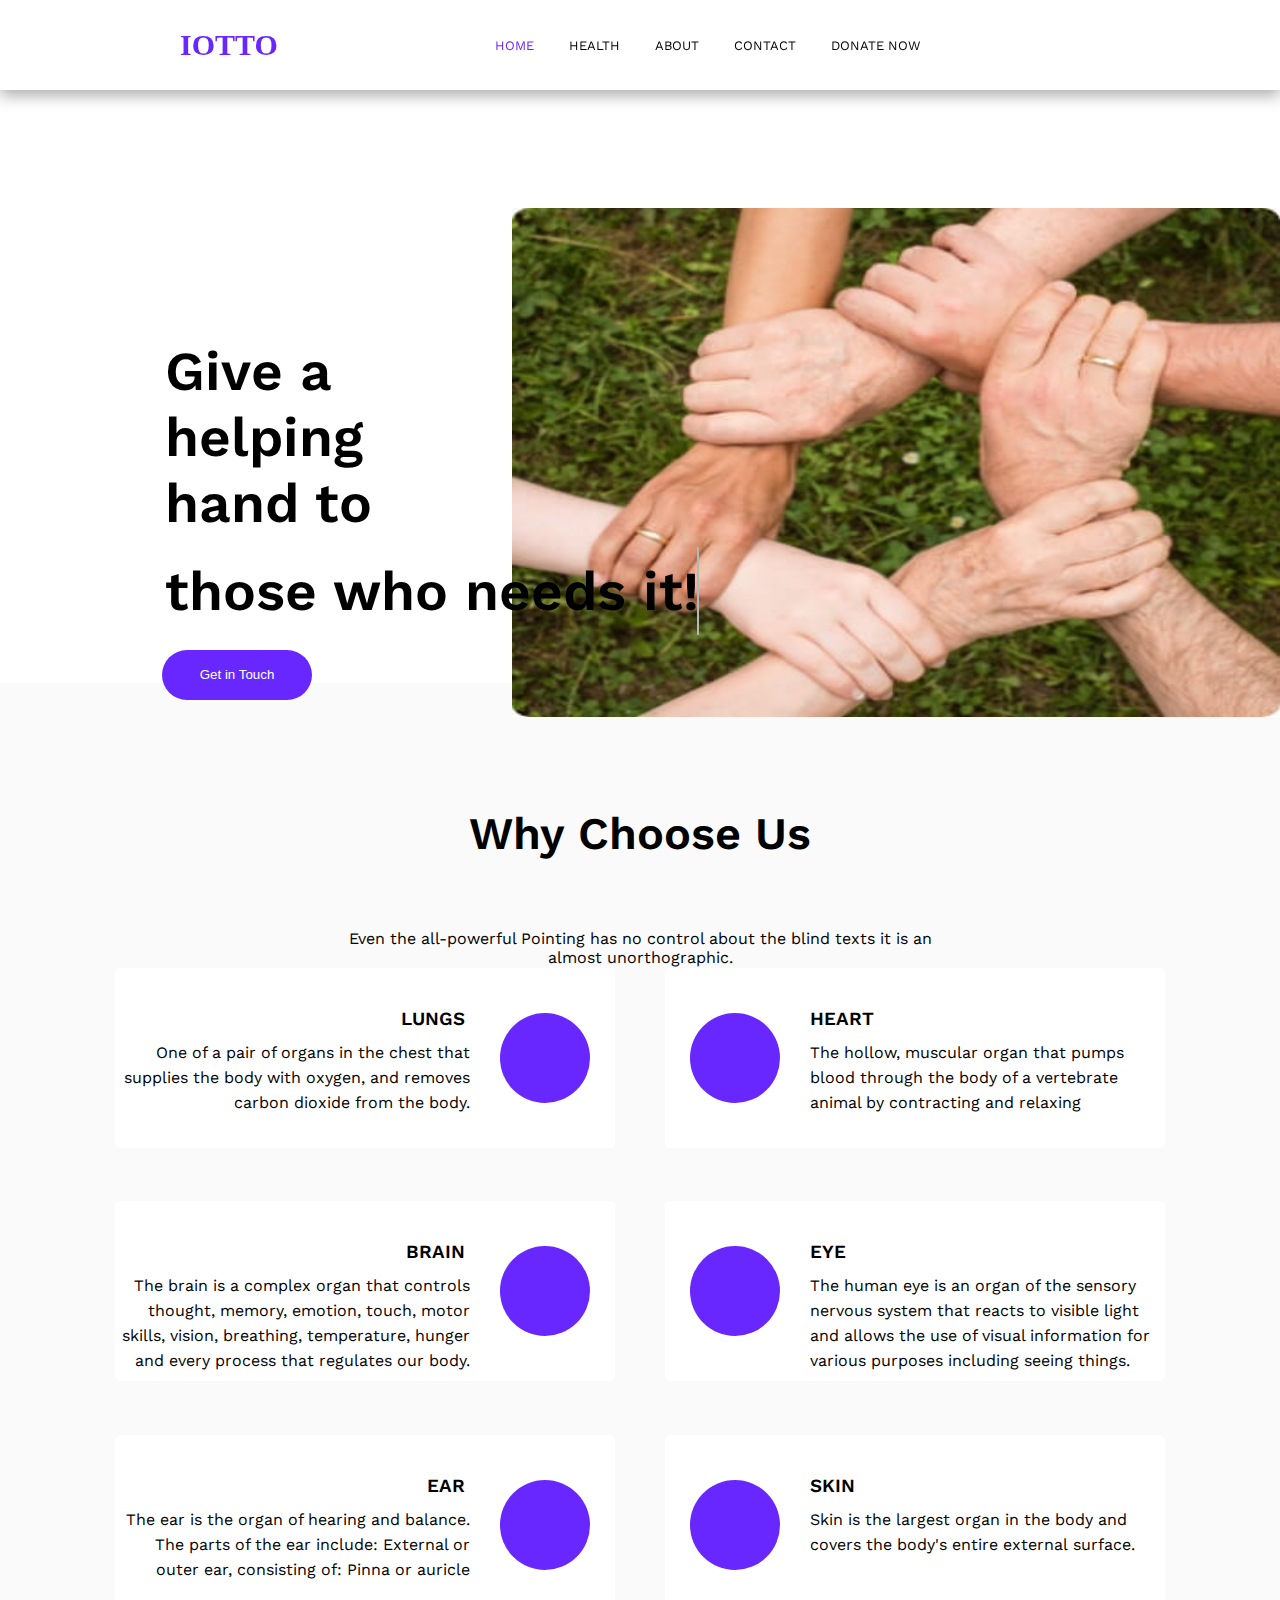
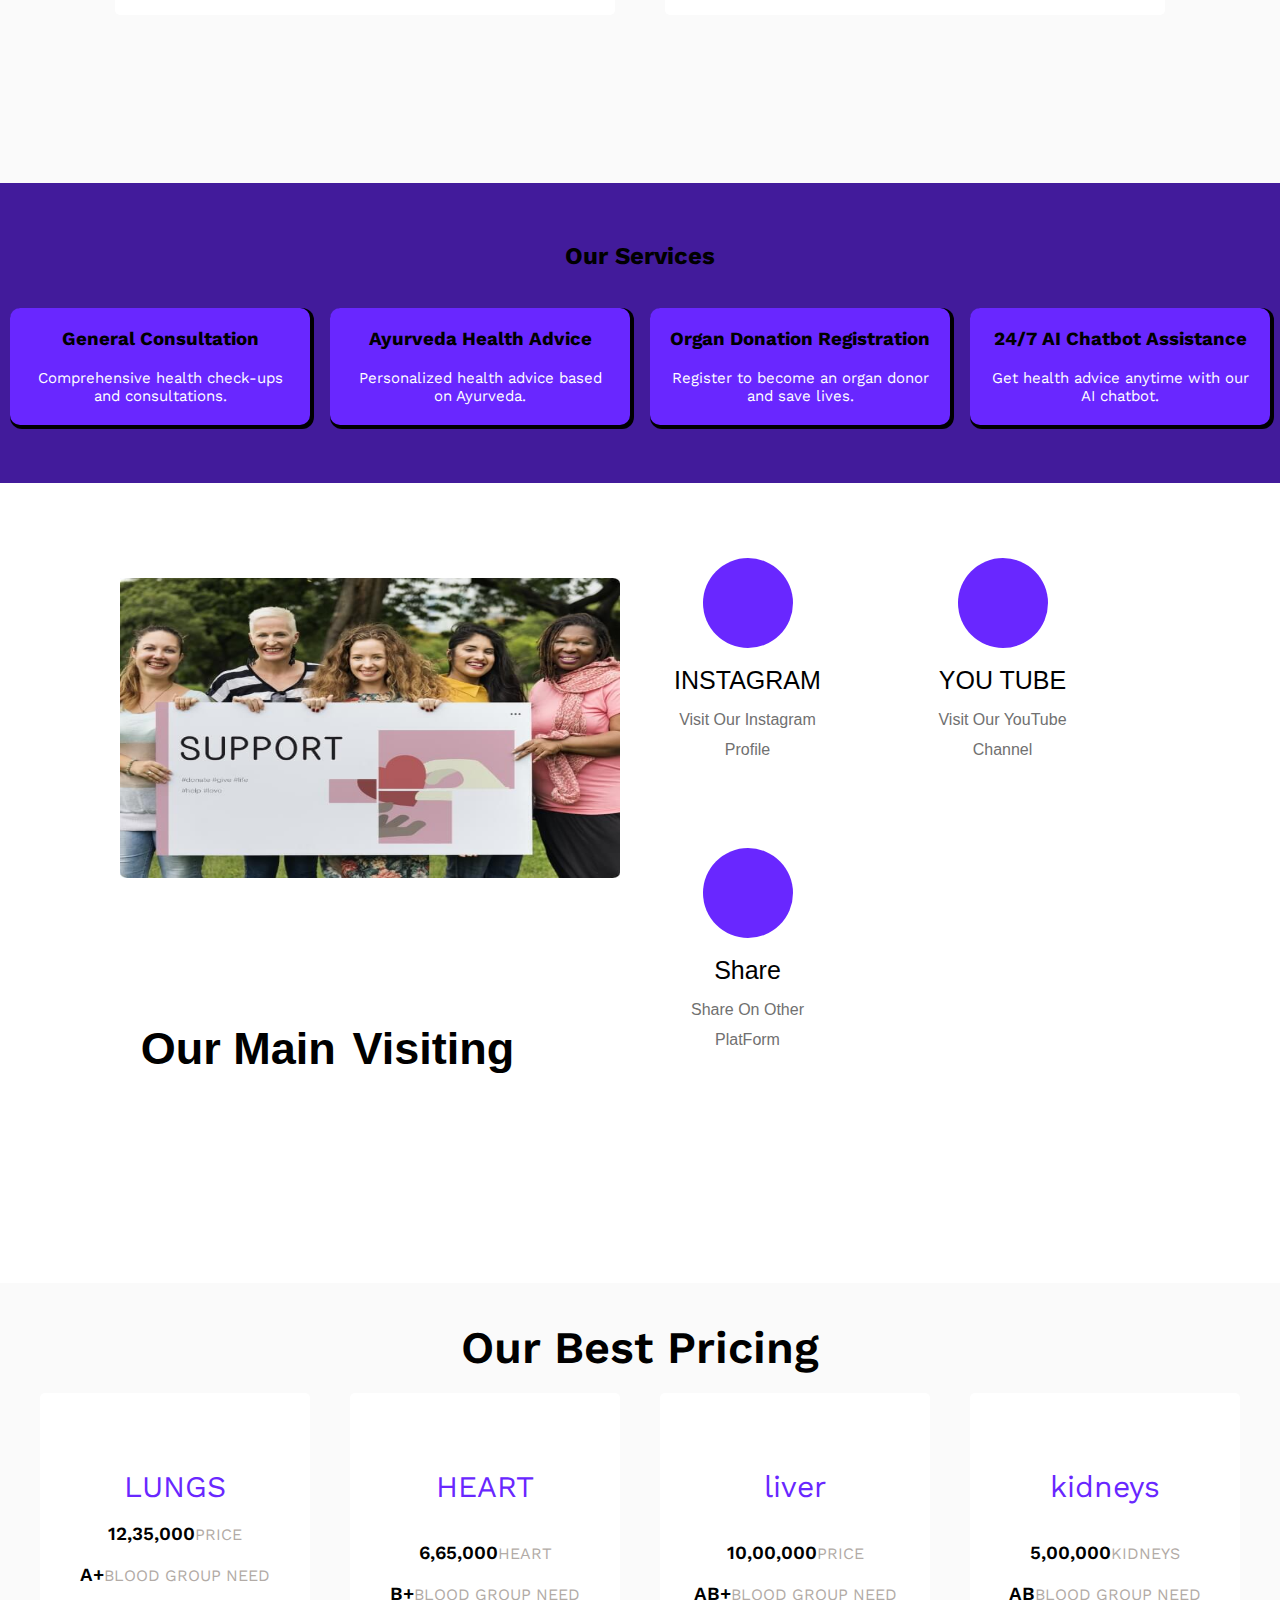
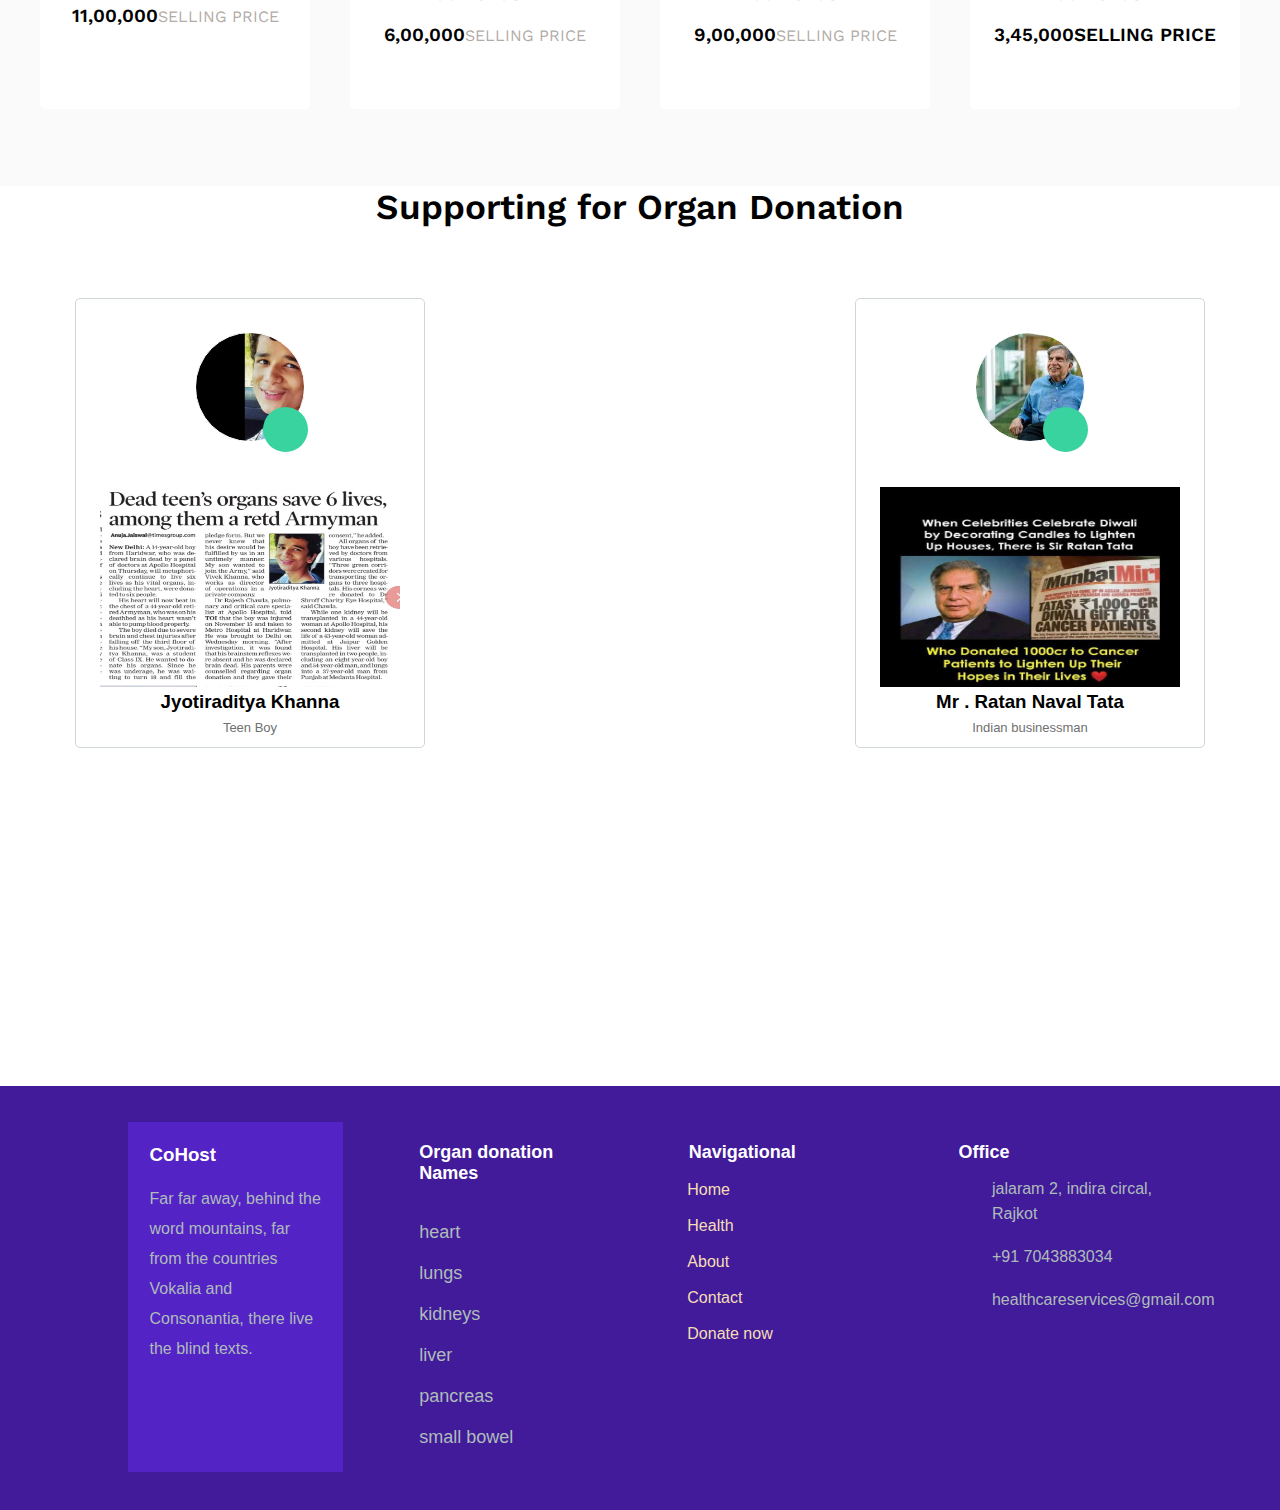
==== index.html @ e3a10192 "Update index.html" ====
<!DOCTYPE html>
<html lang="en">

<head>
    <meta charset="UTF-8">
    <meta name="viewport" content="width=device-width, initial-scale=1.0">
    <title>Indian Organ Tissue Transplant Orgnization</title>
    <link rel="stylesheet" href="home.css">
    <link rel="stylesheet" href="media.css">
    <link rel="stylesheet" href="normalize.css">
    <link href="https://fonts.googleapis.com/css?family=Roboto" rel="stylesheet">
    <link href="https://fonts.googleapis.com/css?family=Merriweather" rel="stylesheet">
    <link href="https://fonts.googleapis.com/css2?family=Agbalumo&family=Arbutus+Slab&family=Clicker+Script&family=DM+Sans:opsz@9..40&family=EB+Garamond&family=Ephesis&family=Jost:wght@300;400&family=Lora&family=Montserrat:wght@400;600;700&family=Noto+Sans:wght@100&family=Nunito&family=Nunito+Sans:opsz@6..12&family=Poppins:wght@300&family=Quicksand:wght@300&family=Roboto+Condensed&family=Roboto:wght@300;400&family=Rubik&family=Ubuntu&family=Work+Sans&display=swap"
        rel="stylesheet">
    <link href="https://fonts.googleapis.com/css2?family=Agbalumo&family=Arbutus+Slab&family=Clicker+Script&family=DM+Sans:opsz@9..40&family=EB+Garamond&family=Ephesis&family=Jost:wght@300;400&family=Lora&family=Montserrat:wght@400;600;700&family=Noto+Sans:wght@100&family=Nunito&family=Nunito+Sans:opsz@6..12&family=Poppins:wght@300&family=Quicksand:wght@300&family=Roboto+Condensed&family=Roboto:wght@300;400&family=Rubik&family=Ubuntu&family=Work+Sans:wght@400;600;900&display=swap"
        rel="stylesheet">
    <script src="https://code.jquery.com/jquery-3.7.1.min.js" integrity="sha256-/JqT3SQfawRcv/BIHPThkBvs0OEvtFFmqPF/lYI/Cxo=" crossorigin="anonymous"></script>
    <link rel="stylesheet" href="https://cdnjs.cloudflare.com/ajax/libs/font-awesome/6.5.1/css/all.min.css" integrity="sha512-DTOQO9RWCH3ppGqcWaEA1BIZOC6xxalwEsw9c2QQeAIftl+Vegovlnee1c9QX4TctnWMn13TZye+giMm8e2LwA==" crossorigin="anonymous" referrerpolicy="no-referrer"
    />
</head>

<body>


    <div class="main1">
        <header>
            <div class="logo">
                <h3>IOTTO</h3>
            </div>

            <nav>
                <a style="color: #6927ff;" href="index.html">HOME</a>
                <a href="health.html" id="a2">HEALTH</a>
                <a href="about.html" id="a1">ABOUT</a>
                <a href="contect.html" id="a5">CONTACT</a>
                <a href="donet.html">DONATE NOW</a>

            </nav>

        </header>

        <br>
        <br>
        <br>
        <br>
        <br>
        <br>


        <div class="main2">
            <div class="s2">
                <div class="s3">
                    <h4>

                    </h4>
                    <section class="cd-intro" id="section">
                        <h1 style="text-align: left; margin-top: -100px; margin-left: -25px; font-size: 55px; font-weight: 600;" class="cd-headline clip is-full-width">
                            <span>Give a helping hand to</span>
                            <span class="cd-words-wrapper">
                                <b style="font-weight: 600;" class="is-visible">those who needs it! </b>
                                <b style="font-weight: 600;">For a Better World</b>
                            </span>
                        </h1>

                        <button id="bt2">Get in Touch</button>
                    </section>
                </div>
            </div>

            <div class="s4">

            </div>
        </div>
    </div>
    <br>

    <div class="main4">

        <div class="s8">
            <center>

                <section class="cd-intro" style="margin-top: -30px;">
                    <h1 class="cd-headline zoom">
                        <span></span>
                        <span class="cd-words-wrapper">
                            <b style="font-weight: 600; font-size: 45px;" class="is-visible">Why Choose Us</b>
                            <b style="font-weight: 600; font-size: 45px;">Our Specialities</b>

                        </span>
                    </h1>
                </section>
                <br><br>
                <p style="margin-top: -110px;">Even the all-powerful Pointing has no control about the blind texts it is an almost unorthographic. </p>
            </center>
        </div>

        <center>
            <div style="margin-top: -50px;" class="main5">
                <div class="s9" id="s9">

                    <div class="s10">
                        <i style="position: relative;top: -5px;" class="fa-solid fa-lungs"></i>
                    </div>
                    <h3>LUNGS</h3>

                    <p>One of a pair of organs in the chest that supplies the body with oxygen, and removes carbon dioxide from the body.</p>


                </div>
                <div class="s9" id="s10">

                    <div class="s10">
                        <i class="fa-solid fa-heart-pulse"></i>
                    </div>
                    <h3>HEART</h3>

                    <p>The hollow, muscular organ that pumps blood through the body of a vertebrate animal by contracting and relaxing</p>
                </div>

                <div class="s9" id="s9">
                    <div class="s10">
                        <i style="position: relative;top: 20px;" class="fa-solid fa-brain fa-xl"></i>
                    </div>
                    <h3>BRAIN</h3>

                    <p>The brain is a complex organ that controls thought, memory, emotion, touch, motor skills, vision, breathing, temperature, hunger and every process that regulates our body.</p>


                </div>

                <div class="s9" id="s10">

                    <div class="s10">
                        <i style="position: relative;top: 20px;" class="fa-solid fa-eye fa-xl"></i>
                    </div>
                    <h3>EYE</h3>

                    <p>The human eye is an organ of the sensory nervous system that reacts to visible light and allows the use of visual information for various purposes including seeing things.</p>
                </div>

                <div class="s9" id="s9">
                    <div class="s10">
                        <i style="position: relative;top: 20px;" class="fa-solid fa-ear-listen fa-xl"></i>
                    </div>
                    <h3>EAR</h3>

                    <p>The ear is the organ of hearing and balance. The parts of the ear include: External or outer ear, consisting of: Pinna or auricle</p>


                </div>

                <div class="s9" id="s10">

                    <div class="s10">
                        <i style="position: relative;top: 20px;" class="fa-solid fa-hand-dots fa-xl"></i>
                    </div>
                    <h3>SKIN</h3>

                    <p>Skin is the largest organ in the body and covers the body's entire external surface.</p>
                </div>
            </div>
        </center>
    </div>

    <div class="main6">

        <center>
            <br>
            <section id="services">
                <h2 style="color:black ;">Our Services</h2><br><br>
                <div class="services-container">
                    <div class="service">
                        <h3>General Consultation</h3><br>
                        <p>Comprehensive health check-ups and consultations.</p>
                    </div>
                    <div class="service">
                        <h3>Ayurveda Health Advice</h3><br>
                        <p>Personalized health advice based on Ayurveda.</p>
                    </div>
                    <div class="service">
                        <h3>Organ Donation Registration</h3><br>
                        <p>Register to become an organ donor and save lives.</p>
                    </div>
                    <div class="service">
                        <h3>24/7 AI Chatbot Assistance</h3><br>
                        <p>Get health advice anytime with our AI chatbot.</p>
                    </div>
                </div>
            </section>
            <br><br><br>
        </center>
    </div>

    <div class="main7">
        <div class="s12">

            <img style="height: 300px;margin-top: 95px;position: relative;right: 30px;" src="about.jpg" alt="">

            <section class="cd-intro">
                <h1 style="margin-top: -10px; margin-left: 15px;" class="cd-headline push">
                    <span style="font-weight: 600; font-size: 45px;">Our Main</span>
                    <span class="cd-words-wrapper">
                        <b style="font-weight: 600; font-size: 45px;" class="is-visible">Visiting</b>
                        <b style="font-weight: 600; font-size: 45px;">Visiting</b>

                    </span>
                </h1>
            </section>
            <p>

            </p>

        </div>
        <div class="s13">
            <br><br>
            <div class="s14">
                <div class="s15">
                    <center>
                        <br>
                        <div class="s16">
                            <i style="position: relative;top: 20px;" class="fa-brands fa-instagram fa-2xl"></i>
                        </div>
                        <br>
                        <a style="text-decoration: none;font-size: 2.5rem; color: black;" href="https://www.instagram.com/healthcareservices35?igsh=MXhyeTRmNXU5eW5vMQ==">INSTAGRAM</a>

                        <p>
                            Visit Our Instagram Profile
                        </p>
                    </center>
                </div>

                <div class="s15">
                    <center>
                        <br>
                        <div class="s16">
                            <i style="position: relative;top: 20px;" class="fa-brands fa-youtube fa-2xl"></i>
                        </div>
                        <br>
                        <a style="text-decoration: none;font-size: 2.5rem; color: black;" href="https://www.youtube.com/channel/UCQEv0VFM4R09XacA8WXrNeA?sub_confirmation=1">YOU TUBE</a>

                        <p>
                            Visit Our YouTube Channel
                        </p>
                    </center>
                </div>
                <div class="s15">
                    <center>
                        <br>
                        <div class="s16">
                            <i class="fa-solid fa-share-nodes"></i>
                        </div>
                        <br>
                        <a style="text-decoration: none;font-size: 2.5rem; color: black;" href="https://www.instagram.com/healthcareservices35?igsh=MXhyeTRmNXU5eW5vMQ==">Share</a>

                        <p>
                            Share On Other PlatForm
                        </p>
                    </center>
                </div>
            </div>
        </div>
    </div>

    <div class="main8">
        <center>
            <br><br>
            <h1>Our Best Pricing</h1>
        </center>

        <br>
        <center>
            <div class="main9">
                <div class="s17">
                    <br><br>
                    <p></p>
                    <br>

                    <br>
                    <p style="font-size: 30px;color: #6927ff;">LUNGS</p>
                    <br>

                    <h3>12,35,000<b style="font-weight: lighter; color: #b2aba6; font-size: 16px;">PRICE</b></h3>
                    <br>
                    <h3>A+<b style="font-weight: lighter; color: #b2aba6; font-size: 16px;">BLOOD GROUP NEED</b></h3>
                    <br>
                    <h3>11,00,000<b style="font-weight: lighter; color: #b2aba6; font-size: 16px;">SELLING PRICE</b></h3>
                    <br>
                    <p></p>
                    <br><br>
                </div>

                <div class="s17">

                    <br><br>
                    <p></p>
                    <br>

                    <br>
                    <p style="font-size: 30px;color: #6927ff;">HEART</p>
                    <br>

                    <br>
                    <h3>6,65,000<b style="font-weight: lighter; color: #b2aba6; font-size: 16px;">HEART</b></h3>
                    <br>
                    <h3>B+<b style="font-weight: lighter; color: #b2aba6; font-size: 16px;">BLOOD GROUP NEED</b></h3>
                    <br>
                    <h3>6,00,000<b style="font-weight: lighter; color: #b2aba6; font-size: 16px;">SELLING PRICE</b></h3>
                    <br>
                    <p></p>
                    <br><br>
                </div>

                <div class="s17">

                    <br><br>
                    <p></p>
                    <br>

                    <br>
                    <p style="font-size: 30px;color: #6927ff;"> liver</p>
                    <br>

                    <br>
                    <h3>10,00,000<b style="font-weight: lighter; color: #b2aba6; font-size: 16px;">PRICE</b></h3>
                    <br>
                    <h3>AB+<b style="font-weight: lighter; color: #b2aba6; font-size: 16px;">BLOOD GROUP NEED</b></h3>
                    <br>
                    <h3>9,00,000<b style="font-weight: lighter; color: #b2aba6; font-size: 16px;">SELLING PRICE</b></h3>
                    <br>
                    <p></p>
                    <br><br>
                </div>

                <div class="s17">

                    <br><br>
                    <p></p>
                    <br>

                    <br>
                    <p style="font-size: 30px;color: #6927ff;">kidneys</p>
                    <br>

                    <br>
                    <h3>5,00,000<b style="font-weight: lighter; color: #b2aba6; font-size: 16px;">KIDNEYS</b></h3>
                    <br>
                    <h3>AB<b style="font-weight: lighter; color: #b2aba6; font-size: 16px;">BLOOD GROUP NEED</b></h3>
                    <br>
                    <h3>3,45,000<b style="font-weight: lighter; color: #b2aba6; font-size: 16px;"></b>SELLING PRICE</h3>
                    <br>
                    <p></p>
                    <br><br>
                </div>
            </div>
        </center>
    </div>

    <div class="main10">
        <center>
            <div class="s18">
                <h1>Supporting for Organ Donation </h1>


            </div>
        </center>

        <center>
            <div class="main11">
                <div class="s19">
                    <br>
                    <div class="s20">
                        <div class="s21">
                            <!-- <p id="p2">Mark Web</p> -->
                        </div>
                    </div>

                    <div class="s22">
                        <i class="fa-solid fa-quote-left"></i>
                    </div>

                    <img src="Jyotiraditya Khanna.jpg" alt="">
                    <br>
                    <h3>Jyotiraditya Khanna
                    </h3>

                    <a href="">Teen Boy
                    </a>




                </div>

                <div class="s19">
                    <br>
                    <div class="s20" id="s20">
                        <div class="s21" id="s21">
                            <!-- <p id="p2">Mark Web</p> -->
                        </div>
                    </div>

                    <div class="s22">
                        <i class="fa-solid fa-quote-left"></i>
                    </div>

                    <img src="Ratan-Tata web.jpg" alt="">
                    <br>
                    <h3>Mr . Ratan Naval Tata</h3>

                    <a href="">Indian businessman

                    </a>

                    <br>
                    <br>




                </div>


            </div>
        </center>
    </div>

    <footer>
        <br><br>
        <div class="main18">

            <div class="s28" id="s28">
                <h3>CoHost</h3>
                <br>
                <h2>
                    Far far away, behind the word mountains, far from the countries Vokalia and Consonantia, there live the blind texts.
                </h2>

                <br>
                <i id="i1" class="fa-brands fa-twitter"></i>
                <i class="fa-brands fa-facebook-f"></i>
                <i class="fa-brands fa-instagram"></i>
            </div>

            <div class="s28">
                <li style="font-weight: 600; color: white;">Organ donation Names</li>
                <br>
                <li> heart</li>
                <li>lungs</li>
                <li>kidneys</li>
                <li>liver</li>
                <li>pancreas </li>
                <li>small bowel</li>
            </div>

            <div class="s28">
                <li style="font-weight: 600; color: white;">Navigational</li>
                <br>
                <a style="text-decoration: none; color: wheat; margin-left: 20px; margin-top: 10px;" href="index.html">Home</a><br><br>
                <a style="text-decoration: none; color: wheat; margin-left: 20px; margin-top: 10px;" href="health.html" id="a2">Health</a><br><br>
                <a style="text-decoration: none; color: wheat; margin-left: 20px; margin-top: 10px;" href="about.html" id="a1">About</a><br><br>
                <a style="text-decoration: none; color: wheat; margin-left: 20px; margin-top: 10px;" href="contect.html" id="a5">Contact </a><br><br>
                <a style="text-decoration: none; color: wheat; margin-left: 20px; margin-top: 10px;" href="donet.html">Donate now</a>
            </div>

            <div class="s28">
                <li style="font-weight: 600; color: white;">Office</li>
                <br>

                <i class="fa-solid fa-location-dot"></i>
                <p>jalaram 2, indira circal, Rajkot</p>

                <i class="fa-solid fa-phone"></i>
                <p>+91 7043883034</p>

                <i class="fa-solid fa-envelope"></i>
                <p>healthcareservices@gmail.com</p>
            </div>
        </div>
        <br><br>
    </footer>
</body>
<script src="https://cdn.botpress.cloud/webchat/v1/inject.js"></script>
<script src="https://mediafiles.botpress.cloud/fe6223c8-0d6a-46d4-8de0-9d873d883bed/webchat/config.js"  defer></script>

</html>

<script src="home.js"></script>
---- home.css ----
* {
    margin: 0px;
    padding: 0px;
    box-sizing: border-box;
}

.main1 {
    height: 665px;
    width: 100%;
    /* border: 1px solid black; */
}

header {
    height: 90px;
    width: 100%;
    /* border: 1px solid black; */
    font-family: "Work Sans", Arial, sans-serif;
    display: flex;
    align-items: center;
    justify-content: space-between;
    position: fixed;
    top: 0px;
    background-color: white;
    box-shadow: rgba(0, 0, 0, 0.35) 0px 5px 15px;
    z-index: 1;
}

.logo {
    height: inherit;
    width: 450px;
    /* border: 1px solid black; */
}

.logo h3 {
    font-weight: 00;
    line-height: 90px;
    margin-inline: 180px;
    font-size: 30PX;
    font-family: Cambria, Cochin, Georgia, Times, 'Times New Roman', serif;
}

header .logo h3 {
    color: #6927ff;
}

header nav {
    height: inherit;
    width: 800px;
    /* border: 1px solid black; */
    line-height: 90px;
}

header nav a {
    margin-inline: 15px;
    text-decoration: none;
    color: black;
    font-size: 13px;
    transition-duration: 1s;
}

header nav button {
    height: 45px;
    width: 150px;
    background-color: #6927ff;
    border-radius: 5px;
    color: white;
    border: 0px;
    transition-duration: 1s;
}

header i {
    color: white;
    position: relative;
    left: -30px;
    font-size: 30px;
}

.main2 {
    height: 565px;
    width: 100%;
    /* border: 1px solid black; */
    display: flex;
    margin-top: 100px;
}

.s2 {
    height: inherit;
    width: 40%;
    /* border: 1px solid black; */
    display: flex;
    justify-content: right;
    align-items: center;
}

.s3 {
    height: 400px;
    width: 350px;
    /* border: 1px solid black; */
    font-family: "Work Sans", Arial, sans-serif;
}

.s3 h4 {
    color: #6927ff;
    font-weight: 600;
    font-size: 13px;
    letter-spacing: 3px;
}

.s3 p {
    font-size: 15px;
    color: #707070;
    margin-left: -15px;
    font-weight: lighter;
    line-height: 25px;
    text-align: left;
}

.s3 button {
    height: 50px;
    width: 150px;
    border-radius: 30px;
    background-color: #6927ff;
    margin-left: -200px;
    margin-top: 15px;
    color: white;
    border: 0px;
    transition-duration: 1s;
}

.s4 {
    height: 565px;
    width: 60%;
    /* border: 1px solid black; */
    background-image: url(joining1.jpg);
    background-size: 100% 90%;
    animation: slider 6s infinite linear;
    background-repeat: no-repeat;
}

@keyframes slider {
    0% {
        background-image: url(about.jpg);
    }
    50% {
        background-image: url(about2.png);
    }
}

.main3 {
    height: 180px;
    width: 100%;
    /* border: 1px solid black; */
    display: flex;
}

.s5 {
    height: inherit;
    width: 40%;
    /* border: 1px solid black; */
}

.s7 {
    height: inherit;
    width: 60%;
    /* border: 1px solid black; */
}

.s5 h3 {
    line-height: 150px;
    margin-left: 200px;
    font-size: 25px;
}

.s5 p {
    margin-top: -50px;
    margin-left: 200px;
    font-size: 16px;
    color: #707070;
}

.s6 {
    height: inherit;
    width: 550px;
    background-color: #6927ff;
    border-radius: 35px 0px 35px 0px;
    margin-left: 100px;
    /* border: 1px solid black; */
}

.s6 input {
    height: 55px;
    width: 300px;
    background-color: white;
    border-radius: 5px 0px 0px 5px;
    margin-top: 60px;
    margin-left: 30px;
    border: 0px;
    text-indent: 10px;
}

.s6 #bt1 {
    height: 55px;
    width: 180px;
    background-color: #38d39f;
    border-radius: 0px 5px 5px 0px;
    margin-left: -5px;
    border: 0px;
    color: white;
}

.s6 #bt2 {
    height: 25px;
    width: 70px;
    background-color: transparent;
    border: 1px solid #aebcb9;
    border-radius: 30px;
}

.main4 {
    height: 1100px;
    width: 100%;
    background-color: #fafafa;
    display: flex;
    justify-content: center;
    flex-wrap: wrap;
    font-family: "Work Sans", Arial, sans-serif;
    /* border: 1px solid black; */
}

.s8 {
    height: 120px;
    width: 600px;
    /* border: 1px solid black; */
    margin-top: 100px;
}

.s8 h1 {
    font-weight: 600;
}

.main5 {
    height: 700px;
    width: 1050px;
    /* border: 1px solid black; */
    display: flex;
    justify-content: space-between;
    flex-wrap: wrap;
    margin-top: 100px;
}

.s10 {
    height: 90px;
    width: 90px;
    background-color: #6927ff;
    border-radius: 50%;
    position: relative;
    left: 180px;
    top: 45px;
    transition-duration: 1s;
}

.s10 i {
    color: white;
    font-size: 45px;
    margin-top: 25px;
    transition-duration: 1s;
}

.s9:hover .s10 {
    background-color: white;
}

.s9:hover .s10 i {
    color: #6927ff;
    transform: rotateY(360deg);
}

.s9 {
    height: 180px;
    width: 500px;
    /* border: 1px solid black; */
    transition-duration: 1s;
    background-color: white;
    border-radius: 5px;
}

.s9:hover {
    background-color: #6927ff;
    box-shadow: rgba(105, 39, 225, 1) 0px 5px 15px;
}

.s9 h3 {
    text-align: right;
    position: relative;
    left: -150px;
    top: -50px;
    font-weight: 600;
}

.s9:hover h3 {
    color: white;
}

.s9 p {
    text-align: right;
    width: 350px;
    line-height: 25px;
    position: relative;
    left: -70px;
    top: -40px;
}

.s9:hover p {
    color: white;
}

#s10 .s10 {
    height: 90px;
    width: 90px;
    background-color: #6927ff;
    border-radius: 50%;
    position: relative;
    left: -180px;
    top: 45px;
    transition-duration: 1s;
}

#s10 .s10 i {
    color: white;
    font-size: 45px;
    margin-top: 25px;
    transition-duration: 1s;
}

#s10:hover .s10 {
    background-color: white;
}

#s10:hover .s10 i {
    color: #6927ff;
    transform: rotateY(360deg);
}

#s10 {
    height: 180px;
    width: 500px;
    /* border: 1px solid black; */
    transition-duration: 1s;
    background-color: white;
}

#s10:hover {
    background-color: #6927ff;
    box-shadow: rgba(105, 39, 225, 1) 0px 5px 15px;
}

#s10 h3 {
    text-align: left;
    position: relative;
    left: 145px;
    top: -50px;
    font-weight: 600;
}

#s10:hover h3 {
    color: white;
}

#s10 p {
    text-align: left;
    width: 350px;
    line-height: 25px;
    position: relative;
    left: 70px;
    top: -40px;
}

#s10:hover p {
    color: white;
}

.main6 {
    height: 300px;
    width: 100%;
    background-color: #421b9b;
    font-family: "Work Sans", Arial, sans-serif;
}

.main6 p {
    color: white;
    font-size: 15px;
}

.s11 {
    height: 150px;
    width: 800px;
    border: 1px solid transparent;
    display: flex;
    margin-left: 50px;
    margin-top: -30px;
}

.c1 {
    height: 150px;
    width: 200px;
    border: 1px solid transparent;
}

#p1 {
    margin-top: 100px;
    width: 150px;
    position: relative;
    left: -310px;
    top: -160px;
    opacity: 0.5;
}

.count {
    width: 60px;
    height: 60px;
    display: flex;
    justify-content: center;
    align-items: center;
    color: white;
    font-weight: bold;
    font-size: 35px;
    float: left;
    margin: 30px;
}

.c1 p {
    height: 50px;
    width: 150px;
    border: 1px solid transparent;
    position: relative;
    top: -30px;
    left: -35px;
    opacity: 0.5;
}

.main7 {
    height: 800px;
    width: 100%;
    /* border: 1px solid black; */
    display: flex;
}

.s12 {
    height: inherit;
    width: 50%;
    /* border: 1px solid black; */
}

.s12 img {
    height: 500px;
    width: 500px;
    margin-left: 150px;
    margin-top: -50px;
}

.s12 p {
    margin-left: 160px;
    width: 500px;
    line-height: 25px;
    margin-top: -70px;
    color: #707070;
}

.s13 {
    height: inherit;
    width: 50%;
    /* border: 1px solid black; */
}

.s14 {
    height: 580px;
    width: 470px;
    /* border: 1px solid black; */
    display: flex;
    justify-content: space-between;
    flex-wrap: wrap;
    align-items: center;
}

.s15 {
    height: 250px;
    width: 215px;
    border: 1px solid transparent;
    transition-duration: 1s;
    border-radius: 5px;
}

.s15:hover {
    background-color: #6927ff;
    box-shadow: rgba(105, 39, 225, 1) 0px 5px 15px;
}

.s16 {
    height: 90px;
    width: 90px;
    background-color: #6927ff;
    border-radius: 50%;
    transition-duration: 1s;
}

.s15:hover .s16 {
    background-color: white;
}

.s16 i {
    color: white;
    font-size: 45px;
    margin-top: 20px;
    transition-duration: 1s;
}

.s15:hover .s16 i {
    color: #6927ff;
    transform: rotateY(360deg);
}

.s15 h3 {
    transition-duration: 1s;
}

.s15:hover h3 {
    color: white;
}

.s15 p {
    margin-top: 10px;
    line-height: 30px;
    width: 180px;
    color: #707070;
    transition-duration: 1s;
}

.s15:hover p {
    color: white;
}

.main8 {
    height: 800px;
    width: 100%;
    background-color: #fafafa;
    font-family: "Work Sans", Arial, sans-serif;
}

.main8 h1 {
    font-size: 45px;
    font-weight: 600;
}

.main9 {
    height: 500px;
    width: 1200px;
    /* border: 1px solid black; */
    display: flex;
    justify-content: space-between;
}

.s17 {
    height: 316px;
    width: 270px;
    /* border: 1px solid black; */
    background-color: white;
    transition-duration: 1s;
    border-radius: 5px;
}

.s17:hover {
    transform: scale(1.05);
    box-shadow: rgba(105, 39, 225, 1) 0px 5px 15px;
}

.s17 p {
    color: #b2aba6;
}

.s17 h3 {
    font-weight: 600;
}

.s17 button {
    height: 50px;
    width: 200px;
    border-radius: 30px;
    background-color: #6927ff;
    color: white;
    border: 0px;
    transition-duration: 1s;
    font-family: "Work Sans", Arial, sans-serif;
    font-size: 18px;
}

.main10 {
    height: 900px;
    width: 100%;
    background-color: white;
    /* border: 1px solid black; */
}

.main10 .s18 {
    height: 200px;
    width: 600px;
    /* border: 1px solid black; */
    font-family: "Work Sans", Arial, sans-serif;
    margin-top: 100px;
}

.main10 .s18 h3 {
    font-size: 16px;
    color: #707070;
    font-weight: lighter;
}

.main10 .s18 h1 {
    font-size: 35px;
    font-weight: 600;
    margin-top: 15px;
}

.main10 .s18 p {
    color: #707070;
    margin-top: 15px;
    line-height: 25px;
}

.main11 {
    height: 420px;
    width: 1130px;
    /* border: 1px solid black; */
    margin-top: -88px;
    display: flex;
    justify-content: space-between;
}

.main11 .s19 {
    height: 450px;
    width: 350px;
    border: 1px solid #d0d8d7;
    transition-duration: 1s;
    border-radius: 5px;
}

.s19:hover {
    box-shadow: rgba(105, 39, 225, 0.5) 0px 5px 15px;
    transform: scale(1.05);
}

.main11 .s19 .s20 {
    height: 110px;
    width: 110px;
    /* border: 1px solid black; */
    border-radius: 50%;
    margin-top: 15px;
    overflow: hidden;
}

.main11 .s20 .s21 {
    height: inherit;
    width: inherit;
    border: 1px solid white;
    border-radius: 50%;
    background-image: url(images\ \(4\).jpeg);
    background-size: cover;
    transition-duration: 1s;
}

.s19:hover .s20 .s21 {
    background-image: linear-gradient(rgba(0, 0, 0, 0.5), rgba(0, 0, 0, 0.5)), url(images\ \(4\).jpeg);
    transform: scale(1.3);
}

.main11 .s19 .s20 .s21 #p2 {
    margin-top: 90px;
    font-size: 10px;
    transition-duration: 1s;
    color: transparent;
}

.s19:hover .s20 .s21 #p2 {
    margin-top: 45px;
    color: white;
    font-size: 16px;
    transform: rotateX(360deg);
}

.main11 .s19 .s22 {
    height: 45px;
    width: 45px;
    /* border: 1px solid black; */
    background-color: #38d39f;
    border-radius: 50%;
    position: relative;
    top: -35px;
    left: 35px;
}

.main11 .s19 .s22 i {
    color: white;
    font-size: 25px;
    margin-top: 10px;
}

.main11 .s19 a {
    text-decoration: none;
    color: #707070;
    font-size: 13px;
    position: relative;
    top: 5px;
}

.main11 .s19 .s20 {
    height: 110px;
    width: 110px;
    /* border: 1px solid black; */
    border-radius: 50%;
    margin-top: 15px;
    overflow: hidden;
}

.s19 img {
    width: 300px;
    height: 200px;
}

.main11 #s20 #s21 {
    height: inherit;
    width: inherit;
    border: 1px solid white;
    border-radius: 50%;
    background-image: url(images\ \(2\).jpg);
    background-size: cover;
    transition-duration: 1s;
    background-repeat: no-repeat;
}

.s19:hover #s20 #s21 {
    background-image: linear-gradient(rgba(0, 0, 0, 0.5), rgba(0, 0, 0, 0.5)), url(images\ \(2\).jpg);
    transform: scale(1.3);
}

.main11 .s19 #s20 #s21 #p2 {
    margin-top: 90px;
    font-size: 10px;
    transition-duration: 1s;
    color: transparent;
}

.main10 .s18 h1 {
    margin-top: -10.5cm;
}

.s19:hover #s20 #s21 #p2 {
    margin-top: 45px;
    color: white;
    font-size: 16px;
    transform: rotateX(360deg);
}

.main13 {
    height: 500px;
    width: 80%;
    /* border: 1px solid black; */
    display: flex;
    justify-content: space-between;
}

.s23 {
    height: 600px;
    width: 50%;
    border: 1px solid #aebcb9;
    background-image: url(https://preview.colorlib.com/theme/cohost/images/undraw_laravel_and_vue_59tp.svg);
    background-size: cover;
}

.s24 {
    height: inherit;
    width: 47%;
    /* border: 1px solid black; */
    font-family: "Work Sans", Arial, sans-serif;
    text-align: left;
    margin-top: 50px;
}

.s24 h2 {
    font-weight: 600;
    color: black;
}

.s24 p {
    color: #707070;
    line-height: 25px;
}

.s24 #bt10 {
    height: 50px;
    width: 120px;
    border-radius: 30px;
    background-color: #6927ff;
    border: 0px;
    color: white;
    font-size: 16px;
}

.main14 {
    height: 800px;
    width: 100%;
    /* border: 1px solid black; */
    font-family: "Work Sans", Arial, sans-serif;
    background-color: #fafafa;
}

.main14 h1 {
    font-weight: 600;
}

.main14 p {
    width: 40%;
    color: #707070;
    line-height: 25px;
}

.main15 {
    height: 350px;
    width: 75%;
    /* border: 1px solid black; */
    margin-left: 12.5%;
    display: flex;
    justify-content: space-between;
}

.s25 {
    height: inherit;
    width: 31%;
    /* border: 1px solid black; */
}

.s25 a {
    color: black;
    text-decoration: none;
    font-size: 20px;
    width: 100%;
    line-height: 30px;
}

.s26 {
    height: 250px;
    width: 100%;
    /* border: 1px solid black; */
    overflow: hidden;
}

.s26 img {
    height: 100%;
    width: 100%;
    transition-duration: 1s;
}

.s26 img:hover {
    transform: scale(1.1);
}

.main16 {
    height: 300px;
    width: 100%;
    background-color: white;
}

.main16 img {
    height: 80px;
    width: 12%;
    margin-inline: 1.5%;
    margin-top: 7%;
}

section {
    padding: 4rem 1rem;
    text-align: center;
}

.services-container {
    display: flex;
    flex-wrap: wrap;
    justify-content: center;
    gap: 2rem;
}

.service {
    background-color: #6927ff;
    box-shadow: 2px 2px 0px 2px black;
    padding: 2rem;
    border-radius: 10px;
    width: 300px;
    transition: transform 0.3s ease;
}

.service:hover {
    box-shadow: 2px 2px 3px 2px black;
    transform: scale(1.05);
}

footer {
    height: 424px;
    width: 100%;
    /* border: 1px solid black; */
    background-color: #421b9b;
}

.main17 {
    height: 100px;
    width: 80%;
    /* border: 1px solid white; */
    margin-left: 10%;
    margin-top: 5%;
    display: flex;
}

#s27 {
    width: 50%;
}

.main17 .s27 {
    height: inherit;
    width: 25%;
    /* border: 1px solid white; */
    color: white;
    line-height: 35px;
}

#bt11 {
    height: 55px;
    width: 150px;
    border-radius: 30px;
    background-color: #6927ff;
    border: 0px;
    color: white;
    font-size: 16px;
}

.main18 {
    height: 350px;
    width: 80%;
    /* border: 1px solid white; */
    margin-left: 10%;
    display: flex;
    justify-content: space-between;
}

.s28 {
    height: inherit;
    width: 21%;
    /* border: 1px solid white; */
}

#s28 {
    background-color: #5423c6;
    color: white;
}

#s28 h3 {
    margin-left: 10%;
    margin-top: 10%;
}

#s28 h2 {
    font-size: 16px;
    font-weight: lighter;
    margin-left: 10%;
    width: 80%;
    line-height: 30px;
    color: #aebcb9;
}

#s28 i {
    font-size: 25px;
    margin-inline: 25px;
}

#i1 {
    margin-left: 10%;
}

.s28 li {
    margin-left: 10%;
    list-style-type: none;
    color: white;
    font-size: 18px;
    margin-top: 20px;
    color: #aebcb9;
    transition-duration: 1s;
}

.s28 li:hover {
    color: white;
}

.s28 i {
    margin-left: 10%;
    color: white;
}

.s28 p {
    position: relative;
    top: -23px;
    left: 55px;
    text-decoration: none;
    color: #aebcb9;
    width: 85%;
    line-height: 25px;
}

footer h4 {
    font-weight: lighter;
    color: white;
}


/* -------------------------------- 

Primary style

-------------------------------- */

*,
*::after,
*::before {
    -webkit-box-sizing: border-box;
    -moz-box-sizing: border-box;
    box-sizing: border-box;
}

html * {
    -webkit-font-smoothing: antialiased;
    -moz-osx-font-smoothing: grayscale;
}

html {
    font-size: 62.5%;
}

body {
    font-size: 1.6rem;
    font-family: "Source Sans Pro", sans-serif;
    color: black;
    /* background-color: #0d0d0d; */
}

a {
    text-decoration: none;
}

.cd-title {
    position: relative;
    height: 160px;
    line-height: 230px;
    text-align: center;
}

.cd-title h1 {
    font-size: 2.4rem;
    font-weight: 700;
}

@media only screen and (min-width: 768px) {
    .cd-title {
        line-height: 250px;
    }
}

@media only screen and (min-width: 1170px) {
    .cd-title {
        height: 200px;
        line-height: 300px;
    }
    .cd-title h1 {
        font-size: 3rem;
    }
}

.cd-intro {
    width: 90%;
    max-width: 768px;
    text-align: center;
}

.cd-intro {
    margin: 4em auto;
}

@media only screen and (min-width: 768px) {
    .cd-intro {
        margin: 5em auto;
    }
}

@media only screen and (min-width: 1170px) {
    .cd-intro {
        margin: 6em auto;
    }
}

.cd-headline {
    font-size: 3rem;
    line-height: 1.2;
}

@media only screen and (min-width: 768px) {
    .cd-headline {
        font-size: 4.4rem;
        font-weight: 300;
    }
}

@media only screen and (min-width: 1170px) {
    .cd-headline {
        font-size: 6rem;
    }
}

.cd-words-wrapper {
    display: inline-block;
    position: relative;
    text-align: left;
}

.cd-words-wrapper b {
    display: inline-block;
    position: absolute;
    white-space: nowrap;
    left: 0;
    top: 0;
}

.cd-words-wrapper b.is-visible {
    position: relative;
}

.no-js .cd-words-wrapper b {
    opacity: 0;
}

.no-js .cd-words-wrapper b.is-visible {
    opacity: 1;
}


/* -------------------------------- 
  
  xrotate-1 
  
  -------------------------------- */

.cd-headline.rotate-1 .cd-words-wrapper {
    -webkit-perspective: 300px;
    -moz-perspective: 300px;
    perspective: 300px;
}

.cd-headline.rotate-1 b {
    opacity: 0;
    -webkit-transform-origin: 50% 100%;
    -moz-transform-origin: 50% 100%;
    -ms-transform-origin: 50% 100%;
    -o-transform-origin: 50% 100%;
    transform-origin: 50% 100%;
    -webkit-transform: rotateX(180deg);
    -moz-transform: rotateX(180deg);
    -ms-transform: rotateX(180deg);
    -o-transform: rotateX(180deg);
    transform: rotateX(180deg);
}

.cd-headline.rotate-1 b.is-visible {
    opacity: 1;
    -webkit-transform: rotateX(0deg);
    -moz-transform: rotateX(0deg);
    -ms-transform: rotateX(0deg);
    -o-transform: rotateX(0deg);
    transform: rotateX(0deg);
    -webkit-animation: cd-rotate-1-in 1.2s;
    -moz-animation: cd-rotate-1-in 1.2s;
    animation: cd-rotate-1-in 1.2s;
}

.cd-headline.rotate-1 b.is-hidden {
    -webkit-transform: rotateX(180deg);
    -moz-transform: rotateX(180deg);
    -ms-transform: rotateX(180deg);
    -o-transform: rotateX(180deg);
    transform: rotateX(180deg);
    -webkit-animation: cd-rotate-1-out 1.2s;
    -moz-animation: cd-rotate-1-out 1.2s;
    animation: cd-rotate-1-out 1.2s;
}

@-webkit-keyframes cd-rotate-1-in {
    0% {
        -webkit-transform: rotateX(180deg);
        opacity: 0;
    }
    35% {
        -webkit-transform: rotateX(120deg);
        opacity: 0;
    }
    65% {
        opacity: 0;
    }
    100% {
        -webkit-transform: rotateX(360deg);
        opacity: 1;
    }
}

@-moz-keyframes cd-rotate-1-in {
    0% {
        -moz-transform: rotateX(180deg);
        opacity: 0;
    }
    35% {
        -moz-transform: rotateX(120deg);
        opacity: 0;
    }
    65% {
        opacity: 0;
    }
    100% {
        -moz-transform: rotateX(360deg);
        opacity: 1;
    }
}

@keyframes cd-rotate-1-in {
    0% {
        -webkit-transform: rotateX(180deg);
        -moz-transform: rotateX(180deg);
        -ms-transform: rotateX(180deg);
        -o-transform: rotateX(180deg);
        transform: rotateX(180deg);
        opacity: 0;
    }
    35% {
        -webkit-transform: rotateX(120deg);
        -moz-transform: rotateX(120deg);
        -ms-transform: rotateX(120deg);
        -o-transform: rotateX(120deg);
        transform: rotateX(120deg);
        opacity: 0;
    }
    65% {
        opacity: 0;
    }
    100% {
        -webkit-transform: rotateX(360deg);
        -moz-transform: rotateX(360deg);
        -ms-transform: rotateX(360deg);
        -o-transform: rotateX(360deg);
        transform: rotateX(360deg);
        opacity: 1;
    }
}

@-webkit-keyframes cd-rotate-1-out {
    0% {
        -webkit-transform: rotateX(0deg);
        opacity: 1;
    }
    35% {
        -webkit-transform: rotateX(-40deg);
        opacity: 1;
    }
    65% {
        opacity: 0;
    }
    100% {
        -webkit-transform: rotateX(180deg);
        opacity: 0;
    }
}

@-moz-keyframes cd-rotate-1-out {
    0% {
        -moz-transform: rotateX(0deg);
        opacity: 1;
    }
    35% {
        -moz-transform: rotateX(-40deg);
        opacity: 1;
    }
    65% {
        opacity: 0;
    }
    100% {
        -moz-transform: rotateX(180deg);
        opacity: 0;
    }
}

@keyframes cd-rotate-1-out {
    0% {
        -webkit-transform: rotateX(0deg);
        -moz-transform: rotateX(0deg);
        -ms-transform: rotateX(0deg);
        -o-transform: rotateX(0deg);
        transform: rotateX(0deg);
        opacity: 1;
    }
    35% {
        -webkit-transform: rotateX(-40deg);
        -moz-transform: rotateX(-40deg);
        -ms-transform: rotateX(-40deg);
        -o-transform: rotateX(-40deg);
        transform: rotateX(-40deg);
        opacity: 1;
    }
    65% {
        opacity: 0;
    }
    100% {
        -webkit-transform: rotateX(180deg);
        -moz-transform: rotateX(180deg);
        -ms-transform: rotateX(180deg);
        -o-transform: rotateX(180deg);
        transform: rotateX(180deg);
        opacity: 0;
    }
}


/* -------------------------------- 
  
  xtype 
  
  -------------------------------- */

.cd-headline.type .cd-words-wrapper {
    vertical-align: top;
    overflow: hidden;
}

.cd-headline.type .cd-words-wrapper::after {
    /* vertical bar */
    content: '';
    position: absolute;
    right: 0;
    top: 50%;
    bottom: auto;
    -webkit-transform: translateY(-50%);
    -moz-transform: translateY(-50%);
    -ms-transform: translateY(-50%);
    -o-transform: translateY(-50%);
    transform: translateY(-50%);
    height: 90%;
    width: 1px;
    background-color: #aebcb9;
}

.cd-headline.type .cd-words-wrapper.waiting::after {
    -webkit-animation: cd-pulse 1s infinite;
    -moz-animation: cd-pulse 1s infinite;
    animation: cd-pulse 1s infinite;
}

.cd-headline.type .cd-words-wrapper.selected {
    background-color: #aebcb9;
}

.cd-headline.type .cd-words-wrapper.selected::after {
    visibility: hidden;
}

.cd-headline.type .cd-words-wrapper.selected b {
    color: #0d0d0d;
}

.cd-headline.type b {
    visibility: hidden;
}

.cd-headline.type b.is-visible {
    visibility: visible;
}

.cd-headline.type i {
    position: absolute;
    visibility: hidden;
}

.cd-headline.type i.in {
    position: relative;
    visibility: visible;
}

@-webkit-keyframes cd-pulse {
    0% {
        -webkit-transform: translateY(-50%) scale(1);
        opacity: 1;
    }
    40% {
        -webkit-transform: translateY(-50%) scale(0.9);
        opacity: 0;
    }
    100% {
        -webkit-transform: translateY(-50%) scale(0);
        opacity: 0;
    }
}

@-moz-keyframes cd-pulse {
    0% {
        -moz-transform: translateY(-50%) scale(1);
        opacity: 1;
    }
    40% {
        -moz-transform: translateY(-50%) scale(0.9);
        opacity: 0;
    }
    100% {
        -moz-transform: translateY(-50%) scale(0);
        opacity: 0;
    }
}

@keyframes cd-pulse {
    0% {
        -webkit-transform: translateY(-50%) scale(1);
        -moz-transform: translateY(-50%) scale(1);
        -ms-transform: translateY(-50%) scale(1);
        -o-transform: translateY(-50%) scale(1);
        transform: translateY(-50%) scale(1);
        opacity: 1;
    }
    40% {
        -webkit-transform: translateY(-50%) scale(0.9);
        -moz-transform: translateY(-50%) scale(0.9);
        -ms-transform: translateY(-50%) scale(0.9);
        -o-transform: translateY(-50%) scale(0.9);
        transform: translateY(-50%) scale(0.9);
        opacity: 0;
    }
    100% {
        -webkit-transform: translateY(-50%) scale(0);
        -moz-transform: translateY(-50%) scale(0);
        -ms-transform: translateY(-50%) scale(0);
        -o-transform: translateY(-50%) scale(0);
        transform: translateY(-50%) scale(0);
        opacity: 0;
    }
}


/* -------------------------------- 
  
  xrotate-2 
  
  -------------------------------- */

.cd-headline.rotate-2 .cd-words-wrapper {
    -webkit-perspective: 300px;
    -moz-perspective: 300px;
    perspective: 300px;
}

.cd-headline.rotate-2 i,
.cd-headline.rotate-2 em {
    display: inline-block;
    -webkit-backface-visibility: hidden;
    backface-visibility: hidden;
}

.cd-headline.rotate-2 b {
    opacity: 0;
}

.cd-headline.rotate-2 i {
    -webkit-transform-style: preserve-3d;
    -moz-transform-style: preserve-3d;
    -ms-transform-style: preserve-3d;
    -o-transform-style: preserve-3d;
    transform-style: preserve-3d;
    -webkit-transform: translateZ(-20px) rotateX(90deg);
    -moz-transform: translateZ(-20px) rotateX(90deg);
    -ms-transform: translateZ(-20px) rotateX(90deg);
    -o-transform: translateZ(-20px) rotateX(90deg);
    transform: translateZ(-20px) rotateX(90deg);
    opacity: 0;
}

.is-visible .cd-headline.rotate-2 i {
    opacity: 1;
}

.cd-headline.rotate-2 i.in {
    -webkit-animation: cd-rotate-2-in 0.4s forwards;
    -moz-animation: cd-rotate-2-in 0.4s forwards;
    animation: cd-rotate-2-in 0.4s forwards;
}

.cd-headline.rotate-2 i.out {
    -webkit-animation: cd-rotate-2-out 0.4s forwards;
    -moz-animation: cd-rotate-2-out 0.4s forwards;
    animation: cd-rotate-2-out 0.4s forwards;
}

.cd-headline.rotate-2 em {
    -webkit-transform: translateZ(20px);
    -moz-transform: translateZ(20px);
    -ms-transform: translateZ(20px);
    -o-transform: translateZ(20px);
    transform: translateZ(20px);
}

.no-csstransitions .cd-headline.rotate-2 i {
    -webkit-transform: rotateX(0deg);
    -moz-transform: rotateX(0deg);
    -ms-transform: rotateX(0deg);
    -o-transform: rotateX(0deg);
    transform: rotateX(0deg);
    opacity: 0;
}

.no-csstransitions .cd-headline.rotate-2 i em {
    -webkit-transform: scale(1);
    -moz-transform: scale(1);
    -ms-transform: scale(1);
    -o-transform: scale(1);
    transform: scale(1);
}

.no-csstransitions .cd-headline.rotate-2 .is-visible i {
    opacity: 1;
}

@-webkit-keyframes cd-rotate-2-in {
    0% {
        opacity: 0;
        -webkit-transform: translateZ(-20px) rotateX(90deg);
    }
    60% {
        opacity: 1;
        -webkit-transform: translateZ(-20px) rotateX(-10deg);
    }
    100% {
        opacity: 1;
        -webkit-transform: translateZ(-20px) rotateX(0deg);
    }
}

@-moz-keyframes cd-rotate-2-in {
    0% {
        opacity: 0;
        -moz-transform: translateZ(-20px) rotateX(90deg);
    }
    60% {
        opacity: 1;
        -moz-transform: translateZ(-20px) rotateX(-10deg);
    }
    100% {
        opacity: 1;
        -moz-transform: translateZ(-20px) rotateX(0deg);
    }
}

@keyframes cd-rotate-2-in {
    0% {
        opacity: 0;
        -webkit-transform: translateZ(-20px) rotateX(90deg);
        -moz-transform: translateZ(-20px) rotateX(90deg);
        -ms-transform: translateZ(-20px) rotateX(90deg);
        -o-transform: translateZ(-20px) rotateX(90deg);
        transform: translateZ(-20px) rotateX(90deg);
    }
    60% {
        opacity: 1;
        -webkit-transform: translateZ(-20px) rotateX(-10deg);
        -moz-transform: translateZ(-20px) rotateX(-10deg);
        -ms-transform: translateZ(-20px) rotateX(-10deg);
        -o-transform: translateZ(-20px) rotateX(-10deg);
        transform: translateZ(-20px) rotateX(-10deg);
    }
    100% {
        opacity: 1;
        -webkit-transform: translateZ(-20px) rotateX(0deg);
        -moz-transform: translateZ(-20px) rotateX(0deg);
        -ms-transform: translateZ(-20px) rotateX(0deg);
        -o-transform: translateZ(-20px) rotateX(0deg);
        transform: translateZ(-20px) rotateX(0deg);
    }
}

@-webkit-keyframes cd-rotate-2-out {
    0% {
        opacity: 1;
        -webkit-transform: translateZ(-20px) rotateX(0);
    }
    60% {
        opacity: 0;
        -webkit-transform: translateZ(-20px) rotateX(-100deg);
    }
    100% {
        opacity: 0;
        -webkit-transform: translateZ(-20px) rotateX(-90deg);
    }
}

@-moz-keyframes cd-rotate-2-out {
    0% {
        opacity: 1;
        -moz-transform: translateZ(-20px) rotateX(0);
    }
    60% {
        opacity: 0;
        -moz-transform: translateZ(-20px) rotateX(-100deg);
    }
    100% {
        opacity: 0;
        -moz-transform: translateZ(-20px) rotateX(-90deg);
    }
}

@keyframes cd-rotate-2-out {
    0% {
        opacity: 1;
        -webkit-transform: translateZ(-20px) rotateX(0);
        -moz-transform: translateZ(-20px) rotateX(0);
        -ms-transform: translateZ(-20px) rotateX(0);
        -o-transform: translateZ(-20px) rotateX(0);
        transform: translateZ(-20px) rotateX(0);
    }
    60% {
        opacity: 0;
        -webkit-transform: translateZ(-20px) rotateX(-100deg);
        -moz-transform: translateZ(-20px) rotateX(-100deg);
        -ms-transform: translateZ(-20px) rotateX(-100deg);
        -o-transform: translateZ(-20px) rotateX(-100deg);
        transform: translateZ(-20px) rotateX(-100deg);
    }
    100% {
        opacity: 0;
        -webkit-transform: translateZ(-20px) rotateX(-90deg);
        -moz-transform: translateZ(-20px) rotateX(-90deg);
        -ms-transform: translateZ(-20px) rotateX(-90deg);
        -o-transform: translateZ(-20px) rotateX(-90deg);
        transform: translateZ(-20px) rotateX(-90deg);
    }
}


/* -------------------------------- 
  
  xloading-bar 
  
  -------------------------------- */

.cd-headline.loading-bar span {
    display: inline-block;
    padding: .2em 0;
}

.cd-headline.loading-bar .cd-words-wrapper {
    overflow: hidden;
    vertical-align: top;
}

.cd-headline.loading-bar .cd-words-wrapper::after {
    /* loading bar */
    content: '';
    position: absolute;
    left: 0;
    bottom: 0;
    height: 3px;
    width: 0;
    background: #0096a7;
    z-index: 2;
    -webkit-transition: width 0.3s -0.1s;
    -moz-transition: width 0.3s -0.1s;
    transition: width 0.3s -0.1s;
}

.cd-headline.loading-bar .cd-words-wrapper.is-loading::after {
    width: 100%;
    -webkit-transition: width 3s;
    -moz-transition: width 3s;
    transition: width 3s;
}

.cd-headline.loading-bar b {
    top: .2em;
    opacity: 0;
    -webkit-transition: opacity 0.3s;
    -moz-transition: opacity 0.3s;
    transition: opacity 0.3s;
}

.cd-headline.loading-bar b.is-visible {
    opacity: 1;
    top: 0;
}


/* -------------------------------- 
  
  xslide 
  
  -------------------------------- */

.cd-headline.slide span {
    display: inline-block;
    padding: .2em 0;
}

.cd-headline.slide .cd-words-wrapper {
    overflow: hidden;
    vertical-align: top;
}

.cd-headline.slide b {
    opacity: 0;
    top: .2em;
}

.cd-headline.slide b.is-visible {
    top: 0;
    opacity: 1;
    -webkit-animation: slide-in 0.6s;
    -moz-animation: slide-in 0.6s;
    animation: slide-in 0.6s;
}

.cd-headline.slide b.is-hidden {
    -webkit-animation: slide-out 0.6s;
    -moz-animation: slide-out 0.6s;
    animation: slide-out 0.6s;
}

@-webkit-keyframes slide-in {
    0% {
        opacity: 0;
        -webkit-transform: translateY(-100%);
    }
    60% {
        opacity: 1;
        -webkit-transform: translateY(20%);
    }
    100% {
        opacity: 1;
        -webkit-transform: translateY(0);
    }
}

@-moz-keyframes slide-in {
    0% {
        opacity: 0;
        -moz-transform: translateY(-100%);
    }
    60% {
        opacity: 1;
        -moz-transform: translateY(20%);
    }
    100% {
        opacity: 1;
        -moz-transform: translateY(0);
    }
}

@keyframes slide-in {
    0% {
        opacity: 0;
        -webkit-transform: translateY(-100%);
        -moz-transform: translateY(-100%);
        -ms-transform: translateY(-100%);
        -o-transform: translateY(-100%);
        transform: translateY(-100%);
    }
    60% {
        opacity: 1;
        -webkit-transform: translateY(20%);
        -moz-transform: translateY(20%);
        -ms-transform: translateY(20%);
        -o-transform: translateY(20%);
        transform: translateY(20%);
    }
    100% {
        opacity: 1;
        -webkit-transform: translateY(0);
        -moz-transform: translateY(0);
        -ms-transform: translateY(0);
        -o-transform: translateY(0);
        transform: translateY(0);
    }
}

@-webkit-keyframes slide-out {
    0% {
        opacity: 1;
        -webkit-transform: translateY(0);
    }
    60% {
        opacity: 0;
        -webkit-transform: translateY(120%);
    }
    100% {
        opacity: 0;
        -webkit-transform: translateY(100%);
    }
}

@-moz-keyframes slide-out {
    0% {
        opacity: 1;
        -moz-transform: translateY(0);
    }
    60% {
        opacity: 0;
        -moz-transform: translateY(120%);
    }
    100% {
        opacity: 0;
        -moz-transform: translateY(100%);
    }
}

@keyframes slide-out {
    0% {
        opacity: 1;
        -webkit-transform: translateY(0);
        -moz-transform: translateY(0);
        -ms-transform: translateY(0);
        -o-transform: translateY(0);
        transform: translateY(0);
    }
    60% {
        opacity: 0;
        -webkit-transform: translateY(120%);
        -moz-transform: translateY(120%);
        -ms-transform: translateY(120%);
        -o-transform: translateY(120%);
        transform: translateY(120%);
    }
    100% {
        opacity: 0;
        -webkit-transform: translateY(100%);
        -moz-transform: translateY(100%);
        -ms-transform: translateY(100%);
        -o-transform: translateY(100%);
        transform: translateY(100%);
    }
}


/* -------------------------------- 
  
  xclip 
  
  -------------------------------- */

.cd-headline.clip span {
    display: inline-block;
    padding: .2em 0;
}

.cd-headline.clip .cd-words-wrapper {
    overflow: hidden;
    vertical-align: top;
}

.cd-headline.clip .cd-words-wrapper::after {
    /* line */
    content: '';
    position: absolute;
    top: 0;
    right: 0;
    width: 2px;
    height: 100%;
    background-color: #aebcb9;
}

.cd-headline.clip b {
    opacity: 0;
}

.cd-headline.clip b.is-visible {
    opacity: 1;
}


/* -------------------------------- 
  
  xzoom 
  
  -------------------------------- */

.cd-headline.zoom .cd-words-wrapper {
    -webkit-perspective: 300px;
    -moz-perspective: 300px;
    perspective: 300px;
}

.cd-headline.zoom b {
    opacity: 0;
}

.cd-headline.zoom b.is-visible {
    opacity: 1;
    -webkit-animation: zoom-in 0.8s;
    -moz-animation: zoom-in 0.8s;
    animation: zoom-in 0.8s;
}

.cd-headline.zoom b.is-hidden {
    -webkit-animation: zoom-out 0.8s;
    -moz-animation: zoom-out 0.8s;
    animation: zoom-out 0.8s;
}

@-webkit-keyframes zoom-in {
    0% {
        opacity: 0;
        -webkit-transform: translateZ(100px);
    }
    100% {
        opacity: 1;
        -webkit-transform: translateZ(0);
    }
}

@-moz-keyframes zoom-in {
    0% {
        opacity: 0;
        -moz-transform: translateZ(100px);
    }
    100% {
        opacity: 1;
        -moz-transform: translateZ(0);
    }
}

@keyframes zoom-in {
    0% {
        opacity: 0;
        -webkit-transform: translateZ(100px);
        -moz-transform: translateZ(100px);
        -ms-transform: translateZ(100px);
        -o-transform: translateZ(100px);
        transform: translateZ(100px);
    }
    100% {
        opacity: 1;
        -webkit-transform: translateZ(0);
        -moz-transform: translateZ(0);
        -ms-transform: translateZ(0);
        -o-transform: translateZ(0);
        transform: translateZ(0);
    }
}

@-webkit-keyframes zoom-out {
    0% {
        opacity: 1;
        -webkit-transform: translateZ(0);
    }
    100% {
        opacity: 0;
        -webkit-transform: translateZ(-100px);
    }
}

@-moz-keyframes zoom-out {
    0% {
        opacity: 1;
        -moz-transform: translateZ(0);
    }
    100% {
        opacity: 0;
        -moz-transform: translateZ(-100px);
    }
}

@keyframes zoom-out {
    0% {
        opacity: 1;
        -webkit-transform: translateZ(0);
        -moz-transform: translateZ(0);
        -ms-transform: translateZ(0);
        -o-transform: translateZ(0);
        transform: translateZ(0);
    }
    100% {
        opacity: 0;
        -webkit-transform: translateZ(-100px);
        -moz-transform: translateZ(-100px);
        -ms-transform: translateZ(-100px);
        -o-transform: translateZ(-100px);
        transform: translateZ(-100px);
    }
}


/* -------------------------------- 
  
  xrotate-3 
  
  -------------------------------- */

.cd-headline.rotate-3 .cd-words-wrapper {
    -webkit-perspective: 300px;
    -moz-perspective: 300px;
    perspective: 300px;
}

.cd-headline.rotate-3 b {
    opacity: 0;
}

.cd-headline.rotate-3 i {
    display: inline-block;
    -webkit-transform: rotateY(180deg);
    -moz-transform: rotateY(180deg);
    -ms-transform: rotateY(180deg);
    -o-transform: rotateY(180deg);
    transform: rotateY(180deg);
    -webkit-backface-visibility: hidden;
    backface-visibility: hidden;
}

.is-visible .cd-headline.rotate-3 i {
    -webkit-transform: rotateY(0deg);
    -moz-transform: rotateY(0deg);
    -ms-transform: rotateY(0deg);
    -o-transform: rotateY(0deg);
    transform: rotateY(0deg);
}

.cd-headline.rotate-3 i.in {
    -webkit-animation: cd-rotate-3-in 0.6s forwards;
    -moz-animation: cd-rotate-3-in 0.6s forwards;
    animation: cd-rotate-3-in 0.6s forwards;
}

.cd-headline.rotate-3 i.out {
    -webkit-animation: cd-rotate-3-out 0.6s forwards;
    -moz-animation: cd-rotate-3-out 0.6s forwards;
    animation: cd-rotate-3-out 0.6s forwards;
}

.no-csstransitions .cd-headline.rotate-3 i {
    -webkit-transform: rotateY(0deg);
    -moz-transform: rotateY(0deg);
    -ms-transform: rotateY(0deg);
    -o-transform: rotateY(0deg);
    transform: rotateY(0deg);
    opacity: 0;
}

.no-csstransitions .cd-headline.rotate-3 .is-visible i {
    opacity: 1;
}

@-webkit-keyframes cd-rotate-3-in {
    0% {
        -webkit-transform: rotateY(180deg);
    }
    100% {
        -webkit-transform: rotateY(0deg);
    }
}

@-moz-keyframes cd-rotate-3-in {
    0% {
        -moz-transform: rotateY(180deg);
    }
    100% {
        -moz-transform: rotateY(0deg);
    }
}

@keyframes cd-rotate-3-in {
    0% {
        -webkit-transform: rotateY(180deg);
        -moz-transform: rotateY(180deg);
        -ms-transform: rotateY(180deg);
        -o-transform: rotateY(180deg);
        transform: rotateY(180deg);
    }
    100% {
        -webkit-transform: rotateY(0deg);
        -moz-transform: rotateY(0deg);
        -ms-transform: rotateY(0deg);
        -o-transform: rotateY(0deg);
        transform: rotateY(0deg);
    }
}

@-webkit-keyframes cd-rotate-3-out {
    0% {
        -webkit-transform: rotateY(0);
    }
    100% {
        -webkit-transform: rotateY(-180deg);
    }
}

@-moz-keyframes cd-rotate-3-out {
    0% {
        -moz-transform: rotateY(0);
    }
    100% {
        -moz-transform: rotateY(-180deg);
    }
}

@keyframes cd-rotate-3-out {
    0% {
        -webkit-transform: rotateY(0);
        -moz-transform: rotateY(0);
        -ms-transform: rotateY(0);
        -o-transform: rotateY(0);
        transform: rotateY(0);
    }
    100% {
        -webkit-transform: rotateY(-180deg);
        -moz-transform: rotateY(-180deg);
        -ms-transform: rotateY(-180deg);
        -o-transform: rotateY(-180deg);
        transform: rotateY(-180deg);
    }
}


/* -------------------------------- 
  
  xscale 
  
  -------------------------------- */

.cd-headline.scale b {
    opacity: 0;
}

.cd-headline.scale i {
    display: inline-block;
    opacity: 0;
    -webkit-transform: scale(0);
    -moz-transform: scale(0);
    -ms-transform: scale(0);
    -o-transform: scale(0);
    transform: scale(0);
}

.is-visible .cd-headline.scale i {
    opacity: 1;
}

.cd-headline.scale i.in {
    -webkit-animation: scale-up 0.6s forwards;
    -moz-animation: scale-up 0.6s forwards;
    animation: scale-up 0.6s forwards;
}

.cd-headline.scale i.out {
    -webkit-animation: scale-down 0.6s forwards;
    -moz-animation: scale-down 0.6s forwards;
    animation: scale-down 0.6s forwards;
}

.no-csstransitions .cd-headline.scale i {
    -webkit-transform: scale(1);
    -moz-transform: scale(1);
    -ms-transform: scale(1);
    -o-transform: scale(1);
    transform: scale(1);
    opacity: 0;
}

.no-csstransitions .cd-headline.scale .is-visible i {
    opacity: 1;
}

@-webkit-keyframes scale-up {
    0% {
        -webkit-transform: scale(0);
        opacity: 0;
    }
    60% {
        -webkit-transform: scale(1.2);
        opacity: 1;
    }
    100% {
        -webkit-transform: scale(1);
        opacity: 1;
    }
}

@-moz-keyframes scale-up {
    0% {
        -moz-transform: scale(0);
        opacity: 0;
    }
    60% {
        -moz-transform: scale(1.2);
        opacity: 1;
    }
    100% {
        -moz-transform: scale(1);
        opacity: 1;
    }
}

@keyframes scale-up {
    0% {
        -webkit-transform: scale(0);
        -moz-transform: scale(0);
        -ms-transform: scale(0);
        -o-transform: scale(0);
        transform: scale(0);
        opacity: 0;
    }
    60% {
        -webkit-transform: scale(1.2);
        -moz-transform: scale(1.2);
        -ms-transform: scale(1.2);
        -o-transform: scale(1.2);
        transform: scale(1.2);
        opacity: 1;
    }
    100% {
        -webkit-transform: scale(1);
        -moz-transform: scale(1);
        -ms-transform: scale(1);
        -o-transform: scale(1);
        transform: scale(1);
        opacity: 1;
    }
}

@-webkit-keyframes scale-down {
    0% {
        -webkit-transform: scale(1);
        opacity: 1;
    }
    60% {
        -webkit-transform: scale(0);
        opacity: 0;
    }
}

@-moz-keyframes scale-down {
    0% {
        -moz-transform: scale(1);
        opacity: 1;
    }
    60% {
        -moz-transform: scale(0);
        opacity: 0;
    }
}

@keyframes scale-down {
    0% {
        -webkit-transform: scale(1);
        -moz-transform: scale(1);
        -ms-transform: scale(1);
        -o-transform: scale(1);
        transform: scale(1);
        opacity: 1;
    }
    60% {
        -webkit-transform: scale(0);
        -moz-transform: scale(0);
        -ms-transform: scale(0);
        -o-transform: scale(0);
        transform: scale(0);
        opacity: 0;
    }
}


/* -------------------------------- 
  
  xpush 
  
  -------------------------------- */

.cd-headline.push b {
    opacity: 0;
}

.cd-headline.push b.is-visible {
    opacity: 1;
    -webkit-animation: push-in 0.6s;
    -moz-animation: push-in 0.6s;
    animation: push-in 0.6s;
}

.cd-headline.push b.is-hidden {
    -webkit-animation: push-out 0.6s;
    -moz-animation: push-out 0.6s;
    animation: push-out 0.6s;
}

@-webkit-keyframes push-in {
    0% {
        opacity: 0;
        -webkit-transform: translateX(-100%);
    }
    60% {
        opacity: 1;
        -webkit-transform: translateX(10%);
    }
    100% {
        opacity: 1;
        -webkit-transform: translateX(0);
    }
}

@-moz-keyframes push-in {
    0% {
        opacity: 0;
        -moz-transform: translateX(-100%);
    }
    60% {
        opacity: 1;
        -moz-transform: translateX(10%);
    }
    100% {
        opacity: 1;
        -moz-transform: translateX(0);
    }
}

@keyframes push-in {
    0% {
        opacity: 0;
        -webkit-transform: translateX(-100%);
        -moz-transform: translateX(-100%);
        -ms-transform: translateX(-100%);
        -o-transform: translateX(-100%);
        transform: translateX(-100%);
    }
    60% {
        opacity: 1;
        -webkit-transform: translateX(10%);
        -moz-transform: translateX(10%);
        -ms-transform: translateX(10%);
        -o-transform: translateX(10%);
        transform: translateX(10%);
    }
    100% {
        opacity: 1;
        -webkit-transform: translateX(0);
        -moz-transform: translateX(0);
        -ms-transform: translateX(0);
        -o-transform: translateX(0);
        transform: translateX(0);
    }
}

@-webkit-keyframes push-out {
    0% {
        opacity: 1;
        -webkit-transform: translateX(0);
    }
    60% {
        opacity: 0;
        -webkit-transform: translateX(110%);
    }
    100% {
        opacity: 0;
        -webkit-transform: translateX(100%);
    }
}

@-moz-keyframes push-out {
    0% {
        opacity: 1;
        -moz-transform: translateX(0);
    }
    60% {
        opacity: 0;
        -moz-transform: translateX(110%);
    }
    100% {
        opacity: 0;
        -moz-transform: translateX(100%);
    }
}

@keyframes push-out {
    0% {
        opacity: 1;
        -webkit-transform: translateX(0);
        -moz-transform: translateX(0);
        -ms-transform: translateX(0);
        -o-transform: translateX(0);
        transform: translateX(0);
    }
    60% {
        opacity: 0;
        -webkit-transform: translateX(110%);
        -moz-transform: translateX(110%);
        -ms-transform: translateX(110%);
        -o-transform: translateX(110%);
        transform: translateX(110%);
    }
    100% {
        opacity: 0;
        -webkit-transform: translateX(100%);
        -moz-transform: translateX(100%);
        -ms-transform: translateX(100%);
        -o-transform: translateX(100%);
        transform: translateX(100%);
    }
}


/* 
  *, *:before, *:after {
    box-sizing: border-box;
  } */

.wrapper {
    background-color: #421b9b;
    padding-right: 1em;
    padding-left: 1em;
    color: white;
}

.wrapper {
    width: 90%;
    margin: 0 auto;
    padding-bottom: 0;
}

.info {
    text-align: center;
}

.info h3,
fieldset legend {
    /* 	color: #444444; */
}

.info h3 {
    margin-top: 0;
    padding-top: 1.5em;
    font-size: 2.5em;
}

.info p {
    font-size: .85em;
    border-bottom: 4px solid rgba(45, 57, 69);
    padding-bottom: 3em;
    margin-bottom: 0;
}

form {
    border-top: 2px solid rgba(45, 57, 69);
    margin-top: 2px;
    padding-top: 1em;
}

fieldset {
    border: none;
    padding: 0;
    margin-top: 1em;
    margin-bottom: 1em;
    padding-top: 1em;
    padding-bottom: 1em;
}

fieldset legend {
    font-size: 1.65em;
    font-weight: bold;
    padding-bottom: .75em;
}

.contact-info label {
    display: block;
    padding-bottom: .65em;
    font-size: 1.25em;
}

.newsletter label {
    font-size: 1.25em;
}

.contact-info input,
select,
textarea {
    box-shadow: 0 0 1px;
    width: 100%;
    height: 4em;
    background-color: #fff;
    outline: none;
    border: none;
    border-radius: 5px;
    border-color: #fff;
    text-indent: 10px;
    transition: border-color .4s ease-in-out;
}

textarea {
    height: 85px;
    padding-top: 10px;
}

.contact-info input:focus,
select:focus,
textarea:focus {
    border: 2px solid #46698B;
    border-radius: 0;
}

#buutto {
    color: white;
    font-size: 30px;
    font-family: fantasy;
}

#buutto:hover {
    background-color: white;
    color: #6927ff;
    transition-duration: 1s;
    border: 2px solid #6927ff;
}

#name:focus,
#email:focus {
    border: 2px solid #FF7463;
}

[type="submit"] {
    width: 100%;
    /* 	background-color: #4EBBB5; */
    /*   background-color: #f8f8e7; */
    background-color: #6927ff;
    height: 60px;
    border: none;
    border-radius: 5px;
    color: white;
    font-size: 1.25em;
}

[type="submit"]:hover {
    opacity: .8;
}

.newsletter [type="checkbox"] {
    transform: scale(1.4);
}

 ::placeholder {
    text-align: right;
    padding-right: 1em;
}

.footer p {
    padding-top: 1em;
    padding-bottom: 1em;
    text-align: center;
    margin: 0;
}

@media(min-width: 760px) {
    .wrapper {
        max-width: 685px;
    }
    .info h3 {
        font-size: 2.5em;
        letter-spacing: 1px;
    }
    .info p {
        font-size: 1.1em;
    }
    .contact-info label {
        display: inline-block;
        width: 20%;
    }
    .contact-info input,
    select {
        width: 78%;
    }
    .newsletter .checkboxes p {
        padding-top: 2px;
        padding-bottom: 2px;
    }
}

@media(min-width:1024px) {
    .wrapper {
        width: 90%;
        max-width: 950px;
    }
    .contact-info label {
        display: inline-block;
        width: 26%;
    }
    .contact-info input,
    select {
        width: 72%;
    }
    .contact-info p,
    .newsletter p {
        margin-top: .5em;
        margin-bottom: .5em;
    }
    form {
        display: flex;
        justify-content: space-between;
    }
    .container {
        display: flex;
        flex-direction: column;
        min-width: 340px;
        height: 500px;
        justify-content: space-around;
    }
    fieldset {
        margin-right: 0;
        margin-left: 0;
    }
    .contact-info {
        width: 55%;
    }
    .newsletter {
        width: 41%;
    }
    form {
        padding-top: 1em;
    }
}
---- media.css ----
@media (min-width: 721px) and (max-width: 1200px) {
    .main1 {
        width: 1200px;
    }
    header {
        width: 1200px;
    }
    .logo h3 {
        margin-left: 30px;
    }
    header nav {
        width: 700px;
    }
    .main2 {
        width: 1200px;
    }
    .main2 .s2 {
        width: 35%;
    }
    .main2 .s2 .s3 {
        position: relative;
        left: 0px;
    }
    .main2 .s4 {
        width: 65%;
    }
    .main3 {
        width: 1200px;
    }
    .main3 .s5 {
        width: 500px;
    }
    .main3 .s5 h3 {
        margin-left: 100px;
    }
    .main3 .s5 p {
        margin-left: 100px;
    }
    .main3 .s7 {
        width: 700px;
    }
    .main3 .s7 .s6 {
        margin-left: 75px;
    }
    .main4 {
        width: 1200px;
    }
    .main5 {
        width: 1050px;
    }
    .main6 {
        width: 1200px;
    }
    .main7 {
        width: 1200px;
    }
    .main7 .s12 img {
        margin-left: 50px;
    }
    .main7 .s12 .cd-intro {
        margin-left: -10px;
    }
    .main7 .s12 p {
        margin-left: 70px;
    }
    .main7 .s13 .s14 {
        margin-left: 70px;
    }
    .main8 {
        width: 480px;
    }
    .main8 .main9 {
        width: 100%;
        justify-content: space-around;
    }
    .main10 {
        width: 1200px;
    }
    .main12 {
        width: 1200px;
    }
    .main14 {
        width: 1200px;
    }
    .main14 p {
        width: 80%;
    }
    .main15 {
        width: 90%;
        margin-left: 5%;
    }
    .main16 {
        width: 1200px;
    }
    .main16 img {
        width: 15%;
    }
}

@media (min-width: 481px) and (max-width: 720px) {
    .main1 {
        width: 720px;
    }
    .logo h3 {
        margin-left: 30px;
    }
    header {
        width: 100%;
    }
    header nav {
        display: none;
    }
    .main2 {
        width: 720px;
        display: flex;
        flex-wrap: wrap;
    }
    .main2 .s2 {
        width: 720px;
    }
    .main2 .s2 .s3 #section {
        margin-top: 100px;
    }
    .main2 .s2 .s3 {
        position: relative;
        left: -150px;
        text-align: center;
    }
    .main2 .s2 .s3 p {
        margin-left: -70px;
        width: 450px;
        text-align: center;
    }
    .main2 .s2 .s3 button {
        margin-left: 0px;
    }
    .main2 .s4 {
        width: 720px;
    }
    header {
        background-color: black;
    }
    header .logo h3 {
        color: white;
    }
    .main3 {
        width: 720px;
        margin-top: 550px;
        display: flex;
        flex-wrap: wrap;
    }
    .main3 .s5 {
        width: 720px;
    }
    .main3 .s5 h3 {
        text-align: center;
        margin-left: 0px;
    }
    .main3 .s5 p {
        text-align: center;
        margin-left: 0px;
    }
    .main3 .s7 {
        width: 720px;
    }
    .main3 .s7 .s6 {
        margin-left: 80px;
    }
    .main4 {
        height: 1800px;
        width: 720px;
        margin-top: 250px;
    }
    .main4 p {
        position: relative;
        top: 30px;
    }
    .main5 {
        height: 1300px;
        width: 720px;
        position: relative;
        top: 100px;
    }
    .main5 .s9 {
        margin-left: 110px;
        width: 500px;
    }
    .main5 #s9 .s10 {
        position: relative;
        left: -180px;
    }
    .main5 #s9 h3 {
        text-align: left;
        position: relative;
        left: 140px;
    }
    .main5 .s9 p {
        text-align: left;
        position: relative;
        top: -35px;
        left: 70px;
        width: 350px;
    }
    .main6 {
        height: 720px;
        width: 720px;
    }
    .main6 .s11 {
        width: 600px;
        display: flex;
        flex-wrap: wrap;
        justify-content: center;
    }
    .main6 .s11 .c1 {
        width: 100%;
    }
    .main6 .s11 .c1 .count {
        margin-left: 270px;
    }
    .main6 .s11 .c1 p {
        margin-left: 80px;
    }
    .main6 #p1 {
        margin-left: 625px;
    }
    .main7 {
        width: 720px;
        display: flex;
        flex-wrap: wrap;
    }
    .main7 .s12 {
        width: 720px;
        margin-left: 0px;
    }
    .main7 .s12 img {
        margin-left: 125px;
    }
    .main7 .s12 .cd-intro {
        margin-left: 0px;
        margin-top: 100px;
    }
    .main7 .s12 p {
        margin-top: 0px;
        margin-left: 140px;
    }
    .main7 .s13 {
        position: relative;
        top: -100px;
        width: 700px;
    }
    .main7 .s13 .s14 {
        width: 550px;
        margin-left: 85px;
        display: flex;
        flex-wrap: wrap;
    }
    .main7 .s13 .s14 .s15 {
        width: 550px;
        margin-top: 30px;
    }
    .main7 .s13 .s14 .s15 p {
        width: 400px;
    }
    .main8 {
        height: 2500px;
        width: 480px;
        position: relative;
        top: 1200px;
    }
    .main8 .main9 {
        height: 2200px;
        width: 75%;
        display: flex;
        flex-wrap: wrap;
    }
    .main8 .main9 .s17 {
        height: 500px;
        width: 100%;
    }
    .main10 {
        height: 1700px;
        width: 720px;
        position: relative;
        top: 1200px;
    }
    .main10 .main11 {
        height: 1250px;
        width: 70%;
        display: flex;
        flex-wrap: wrap;
    }
    .main10 .main11 .s19 {
        height: 370px;
        width: 450px;
        margin-left: 25px;
    }
    .main10 .main11 .s19 #p3 {
        width: 400px;
    }
    .main12 {
        height: 1600px;
        width: 720px;
        position: relative;
        top: 1100px;
    }
    .main13 {
        width: 100%;
        display: flex;
        flex-wrap: wrap;
    }
    .main13 .s23 {
        width: 70%;
        margin-left: 15%;
    }
    .main13 .s24 {
        width: 70%;
        margin-left: 15%;
    }
    .main14 {
        height: 1500px;
        position: relative;
        top: 1100px;
        width: 720px;
    }
    .main14 p {
        width: 80%;
    }
    .main15 {
        width: 90%;
        margin-left: 5%;
        display: flex;
        flex-wrap: wrap;
    }
    .main15 .s25 {
        width: 70%;
        margin-left: 15%;
    }
    .main16 {
        position: relative;
        top: 1100px;
        width: 100%;
    }
    .main16 img {
        width: 12%;
        margin-top: 15%;
    }
    footer {
        height: 1800px;
        width: 480px;
        position: relative;
        top: 1100px;
    }
    .main17 {
        width: 80%;
        margin-left: 10%;
        display: flex;
        flex-wrap: wrap;
    }
    #s27 {
        width: 100%;
    }
    .s27 {
        width: 100%;
        margin-left: 10%;
    }
    .main18 {
        width: 80%;
        margin-left: 10%;
        margin-top: 100px;
        display: flex;
        flex-wrap: wrap;
    }
    .main18 .s28 {
        width: 100%;
    }
    .main18 #s28 i {
        margin-left: 55px;
    }
    .main18 .s28 p {
        margin-left: 30px;
    }
    footer h4 {
        position: relative;
        top: 1000px;
    }
}

@media (min-width: 0px) and (max-width: 480px) {
    .main1 {
        width: 480px;
    }
    header {
        width: 480px;
    }
    .logo h3 {
        margin-left: 30px;
    }
    header nav {
        display: none;
    }
    .main2 {
        width: 480px;
        display: flex;
        flex-wrap: wrap;
    }
    .main2 .s2 {
        width: 480px;
    }
    .main2 .s2 .s3 #section {
        margin-top: 100px;
    }
    .main2 .s2 .s3 {
        position: relative;
        left: -70px;
        text-align: center;
    }
    .main2 .s2 .s3 p {
        margin-left: -70px;
        width: 450px;
        text-align: center;
    }
    .main2 .s2 .s3 button {
        margin-left: 0px;
    }
    .main2 .s4 {
        width: 480px;
    }
    header {
        background-color: black;
    }
    header .logo h3 {
        color: white;
    }
    .main3 {
        width: 480px;
        margin-top: 400px;
        display: flex;
        flex-wrap: wrap;
    }
    .main3 .s5 {
        width: 480px;
    }
    .main3 .s5 h3 {
        text-align: center;
        margin-left: 0px;
    }
    .main3 .s5 p {
        text-align: center;
        margin-left: 0px;
    }
    .main3 .s7 {
        width: 480px;
    }
    .main3 .s7 .s6 {
        width: 460px;
        margin-left: 10px;
    }
    .main3 .s7 .s6 input {
        margin-left: 10px;
        width: 290px;
    }
    .main3 .s7 .s6 #bt1 {
        width: 150px;
    }
    .main4 {
        height: 1800px;
        width: 480px;
        margin-top: 250px;
    }
    .main4 p {
        position: relative;
        top: 30px;
    }
    .main5 {
        height: 1300px;
        width: 480px;
        position: relative;
        top: 0px;
    }
    .main5 .s9 {
        margin-left: 10px;
        width: 450px;
    }
    .main5 #s9 {
        width: 450px;
    }
    .main5 #s9 .s10 {
        position: relative;
        left: -165px;
    }
    .main5 #s9 h3 {
        position: relative;
        left: 135px;
        text-align: left;
    }
    .main5 #s9 p {
        position: relative;
        top: -30px;
        width: 300px;
        text-align: left;
        margin-left: 205px;
    }
    .main5 #s10 {
        width: 450px;
        border: 1px solid black;
    }
    .main5 #s10 .s10 {
        position: relative;
        left: -165px;
    }
    .main5 #s10 h3 {
        position: relative;
        left: 135px;
        text-align: left;
    }
    .main5 #s10 p {
        position: relative;
        left: 60px;
        top: -30px;
        width: 300px;
        text-align: left;
    }
    .main6 {
        height: 720px;
        width: 480px;
    }
    .main6 .s11 {
        width: 400px;
        display: flex;
        flex-wrap: wrap;
        justify-content: center;
    }
    .main6 .s11 .c1 {
        width: 100%;
    }
    .main6 .s11 .c1 .count {
        margin-left: 150px;
    }
    .main6 .s11 .c1 p {
        margin-left: 30px;
    }
    .main6 #p1 {
        margin-left: 480px;
    }
    .main7 {
        height: 1300px;
        width: 480px;
        display: flex;
        flex-wrap: wrap;
    }
    .main7 .s12 {
        width: 480px;
        margin-left: 0px;
    }
    .main7 .s12 img {
        width: 450px;
        margin-left: 15px;
    }
    .main7 .s12 .cd-intro {
        margin-left: 0px;
        margin-top: 100px;
    }
    .main7 .s12 p {
        margin-top: 0px;
        margin-left: 40px;
        width: 400px;
    }
    .main7 .s13 {
        position: relative;
        top: -600px;
        width: 480px;
    }
    .main7 .s13 .s14 {
        height: 1150px;
        width: 450px;
        margin-left: 15px;
        display: flex;
        flex-wrap: wrap;
    }
    .main7 .s13 .s14 .s15 {
        width: 450px;
        margin-top: 30px;
    }
    .main7 .s13 .s14 .s15 p {
        width: 400px;
    }
    .main8 {
        height: 2500px;
        width: 480px;
        position: relative;
        top: 700px;
    }
    .main8 .main9 {
        height: 2200px;
        width: 90%;
        display: flex;
        flex-wrap: wrap;
    }
    .main8 .main9 .s17 {
        height: 500px;
        width: 100%;
    }
    .main10 {
        height: 1700px;
        width: 480px;
        position: relative;
        top: 700px;
    }
    .main10 .s18 {
        width: 450px;
    }
    .main10 .main11 {
        height: 1250px;
        width: 90%;
        display: flex;
        flex-wrap: wrap;
    }
    .main10 .main11 .s19 {
        height: 370px;
        width: 450px;
        /* margin-left: 25px; */
    }
    .main10 .main11 .s19 #p3 {
        width: 400px;
    }
    .main12 {
        height: 1600px;
        width: 480px;
        position: relative;
        top: 1100px;
    }
    .main13 {
        width: 100%;
        display: flex;
        flex-wrap: wrap;
    }
    .main13 .s23 {
        height: 400px;
        width: 90%;
        margin-left: 5%;
    }
    .main13 .s24 {
        width: 90%;
        margin-left: 5%;
    }
    .main14 {
        height: 1500px;
        position: relative;
        top: 1100px;
        width: 480px;
    }
    .main14 p {
        width: 80%;
    }
    .main15 {
        width: 90%;
        margin-left: 5%;
        display: flex;
        flex-wrap: wrap;
    }
    .main15 .s25 {
        width: 70%;
        margin-left: 15%;
    }
    .main16 {
        position: relative;
        top: 1100px;
        width: 480px;
    }
    .main16 img {
        width: 12%;
        margin-top: 15%;
    }
    footer {
        height: 1800px;
        width: 480px;
        position: relative;
        top: 1100px;
    }
    .main17 {
        width: 80%;
        margin-left: 10%;
        display: flex;
        flex-wrap: wrap;
    }
    #s27 {
        width: 100%;
    }
    .s27 {
        width: 100%;
        margin-left: 10%;
    }
    .main18 {
        width: 80%;
        margin-left: 10%;
        margin-top: 100px;
        display: flex;
        flex-wrap: wrap;
    }
    .main18 .s28 {
        width: 100%;
    }
    .main18 #s28 i {
        margin-left: 55px;
    }
    .main18 .s28 p {
        margin-left: 30px;
    }
    footer h4 {
        position: relative;
        top: 1000px;
        width: 80%;
    }
}
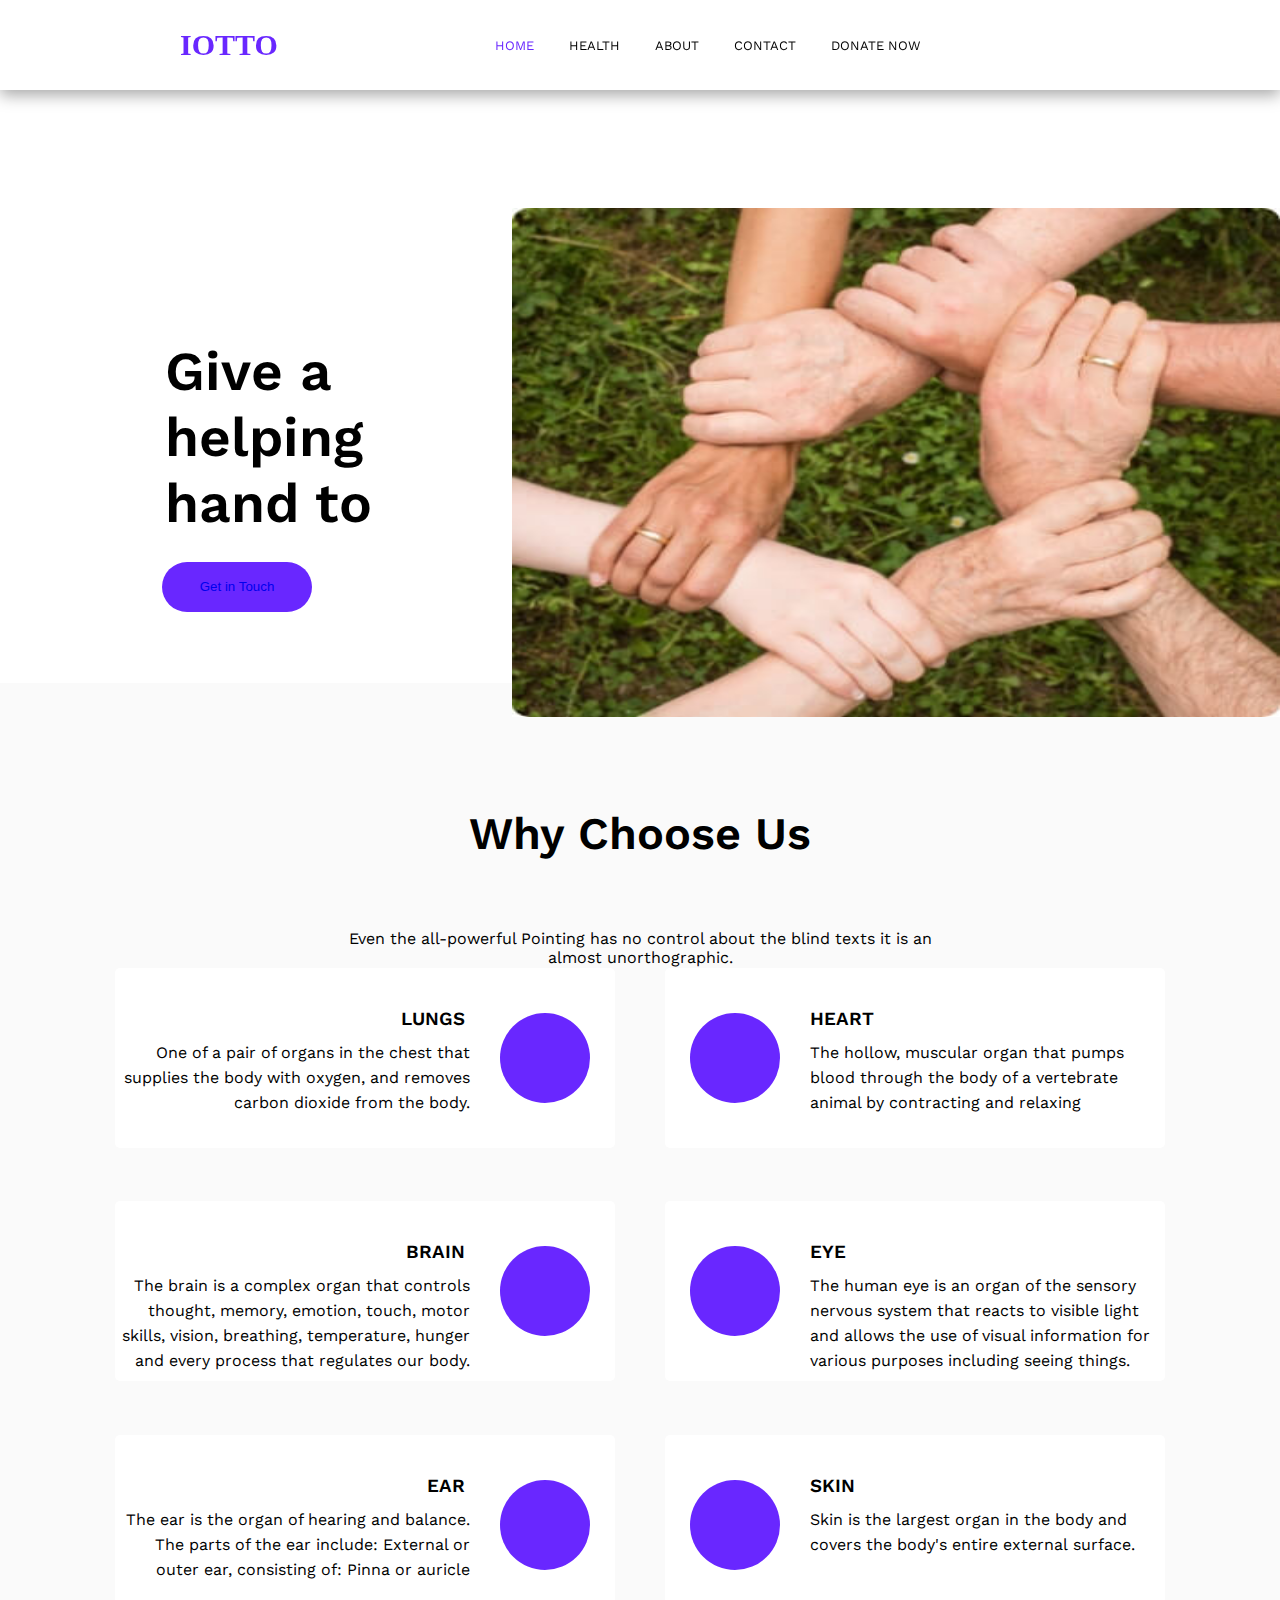
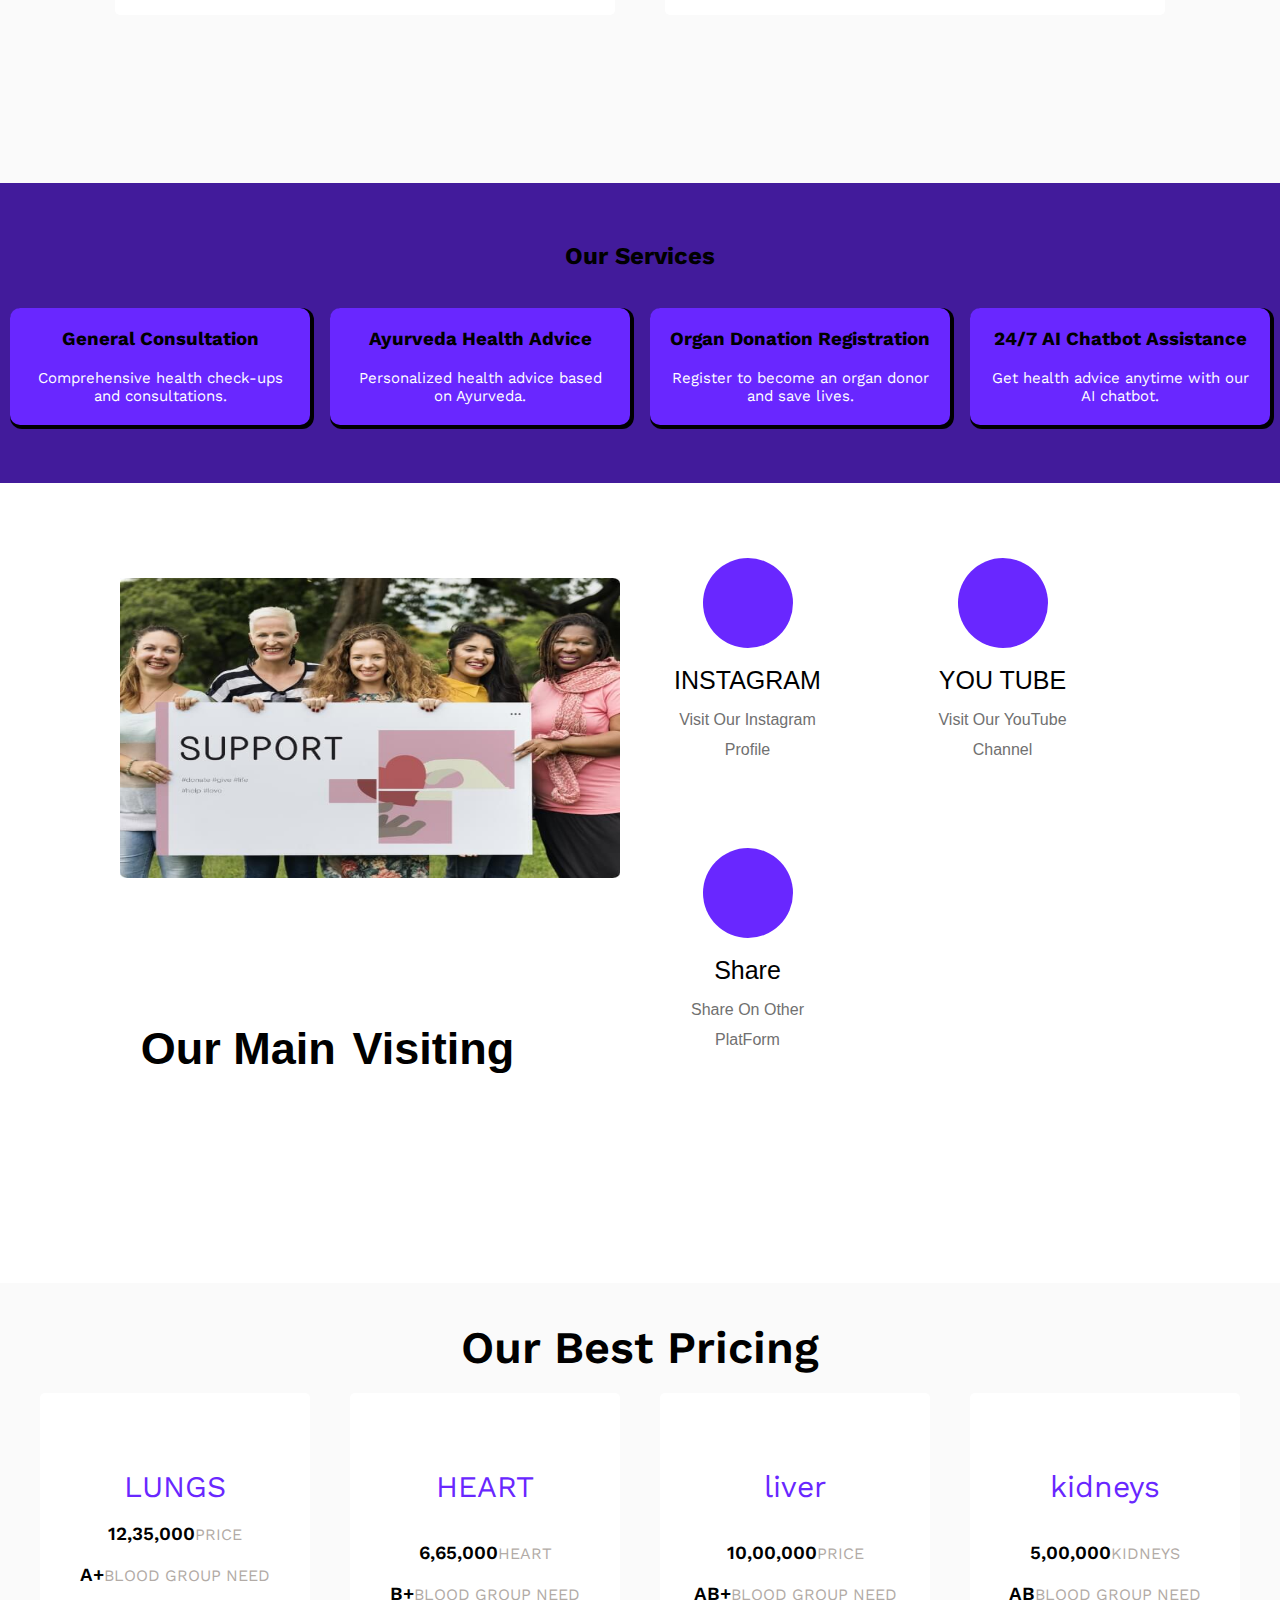
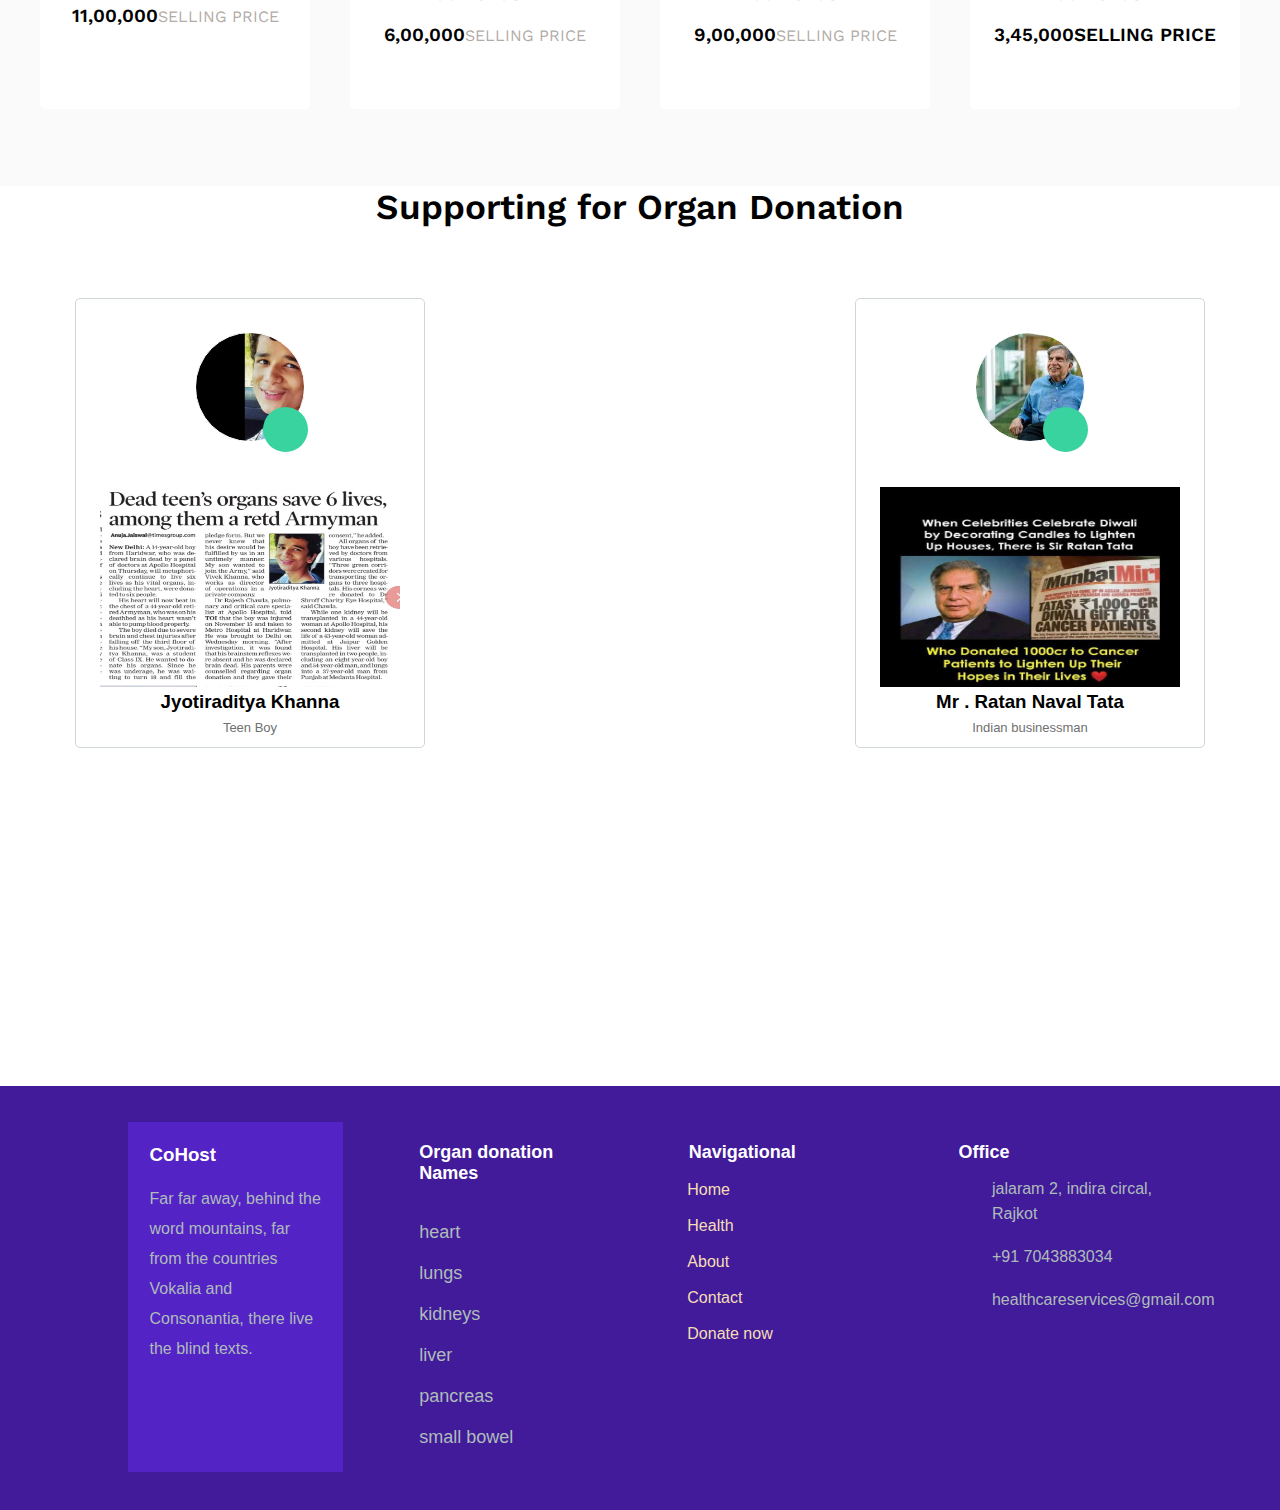
==== commit 50f42492: "Update index.html" ====
--- a/index.html
+++ b/index.html
@@ -6,7 +6,6 @@
     <meta name="viewport" content="width=device-width, initial-scale=1.0">
     <title>Indian Organ Tissue Transplant Orgnization</title>
     <link rel="stylesheet" href="home.css">
-    <link rel="stylesheet" href="media.css">
     <link rel="stylesheet" href="normalize.css">
     <link href="https://fonts.googleapis.com/css?family=Roboto" rel="stylesheet">
     <link href="https://fonts.googleapis.com/css?family=Merriweather" rel="stylesheet">
@@ -56,13 +55,9 @@
                     <section class="cd-intro" id="section">
                         <h1 style="text-align: left; margin-top: -100px; margin-left: -25px; font-size: 55px; font-weight: 600;" class="cd-headline clip is-full-width">
                             <span>Give a helping hand to</span>
-                            <span class="cd-words-wrapper">
-                                <b style="font-weight: 600;" class="is-visible">those who needs it! </b>
-                                <b style="font-weight: 600;">For a Better World</b>
-                            </span>
                         </h1>
 
-                        <button id="bt2">Get in Touch</button>
+                        <button id="bt2"><a href="contect"> Get in Touch</a></button>
                     </section>
                 </div>
             </div>
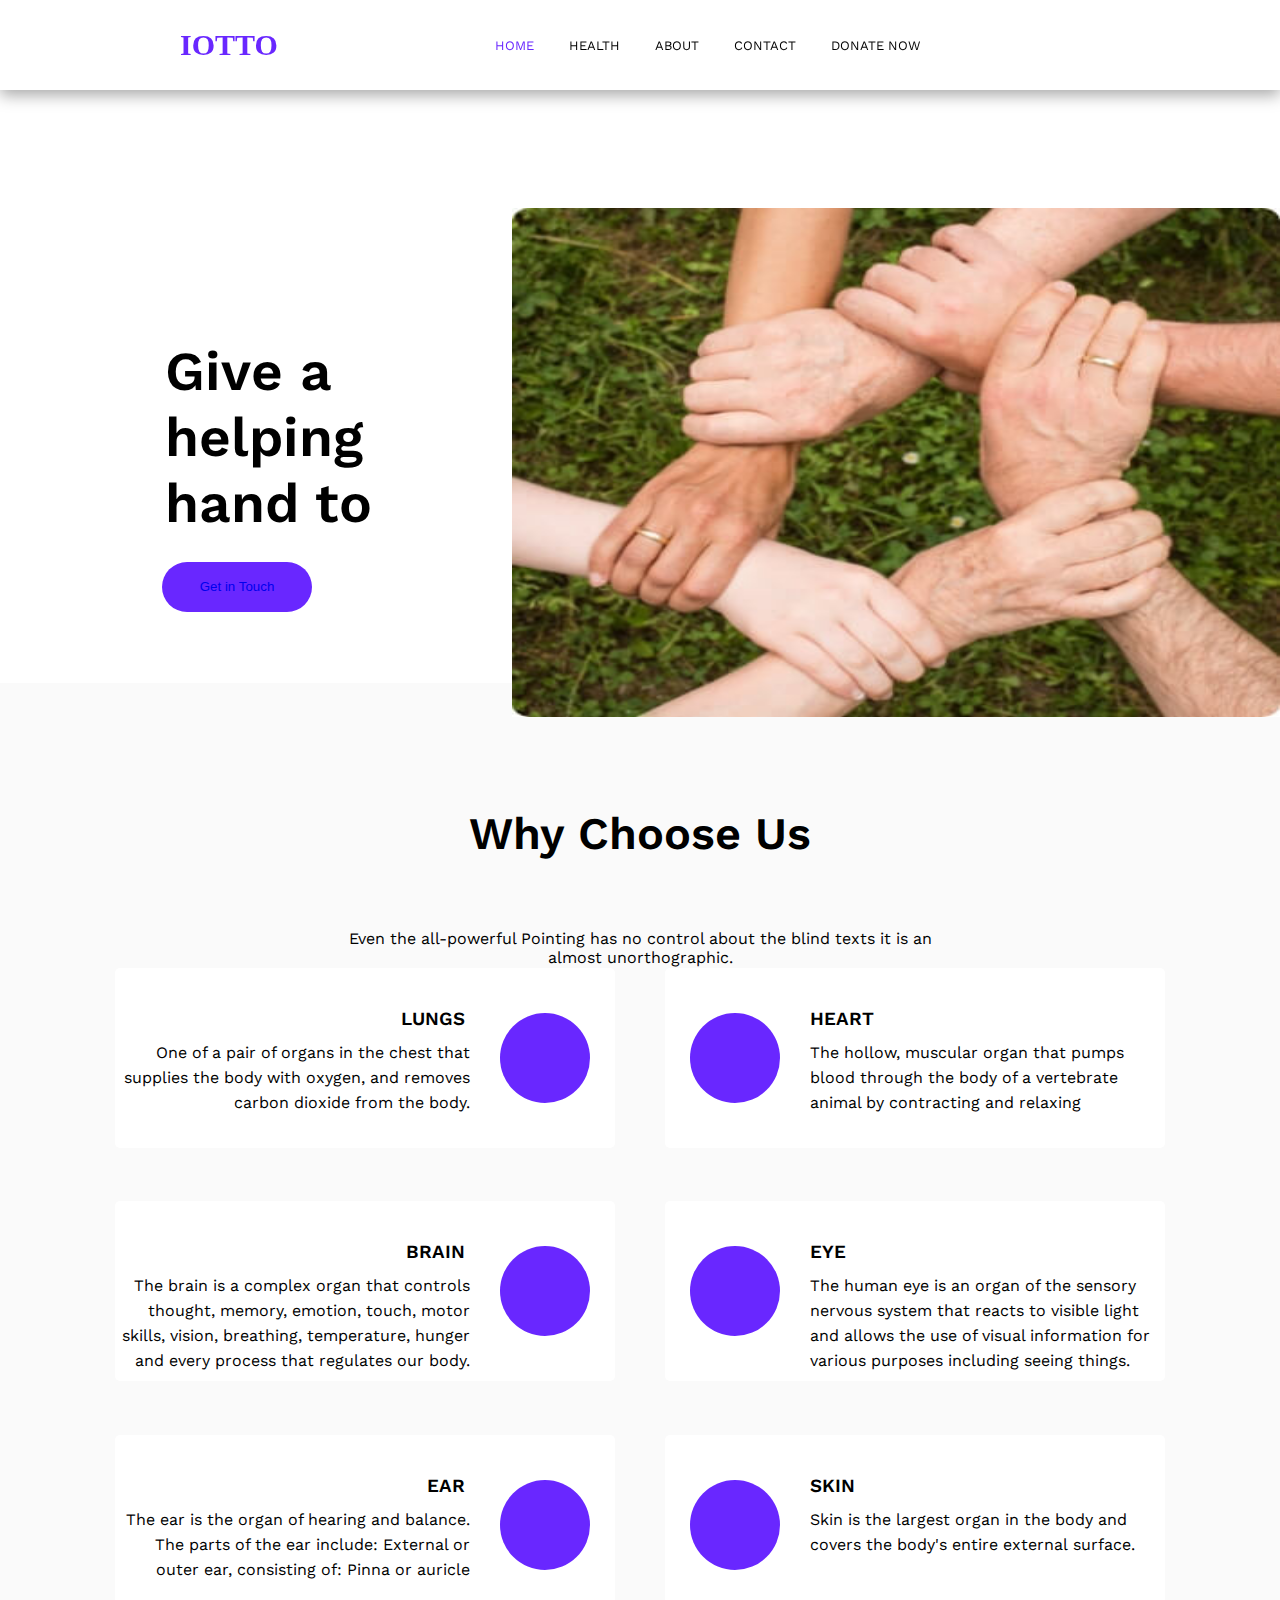
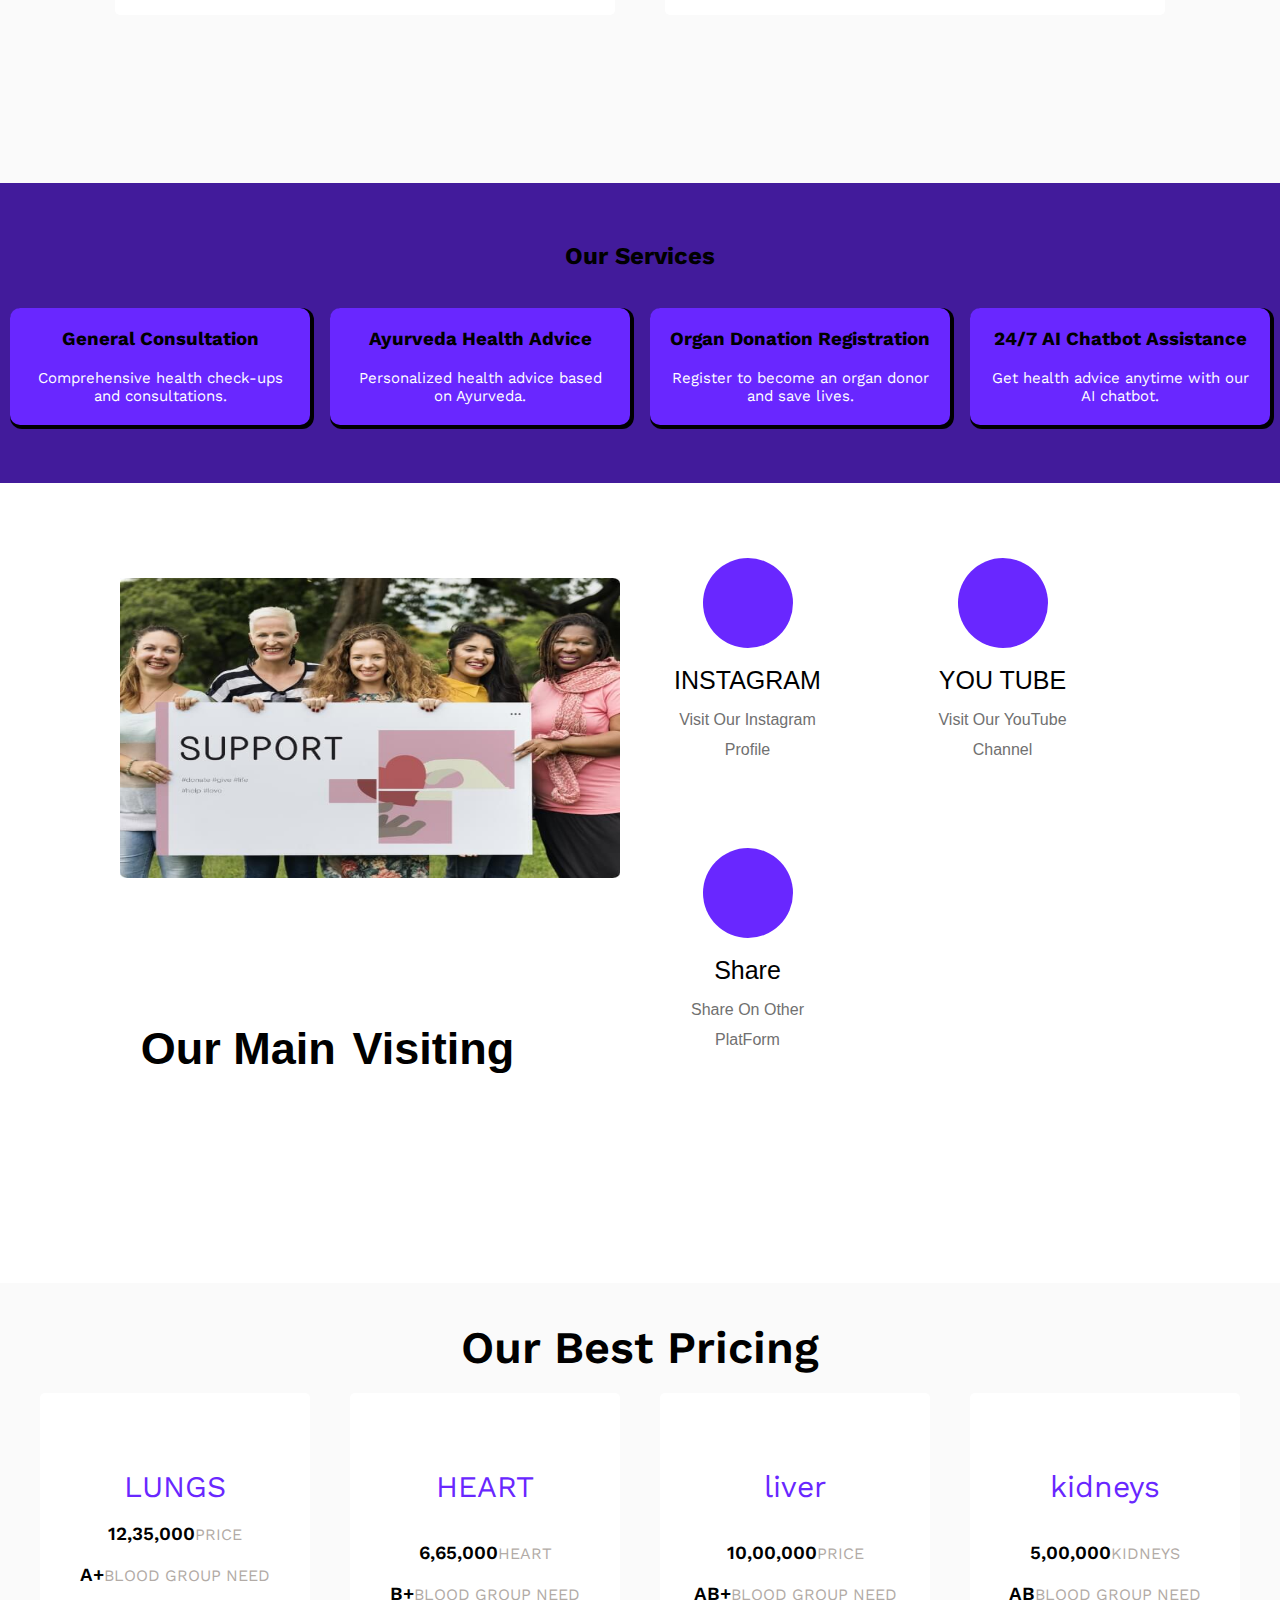
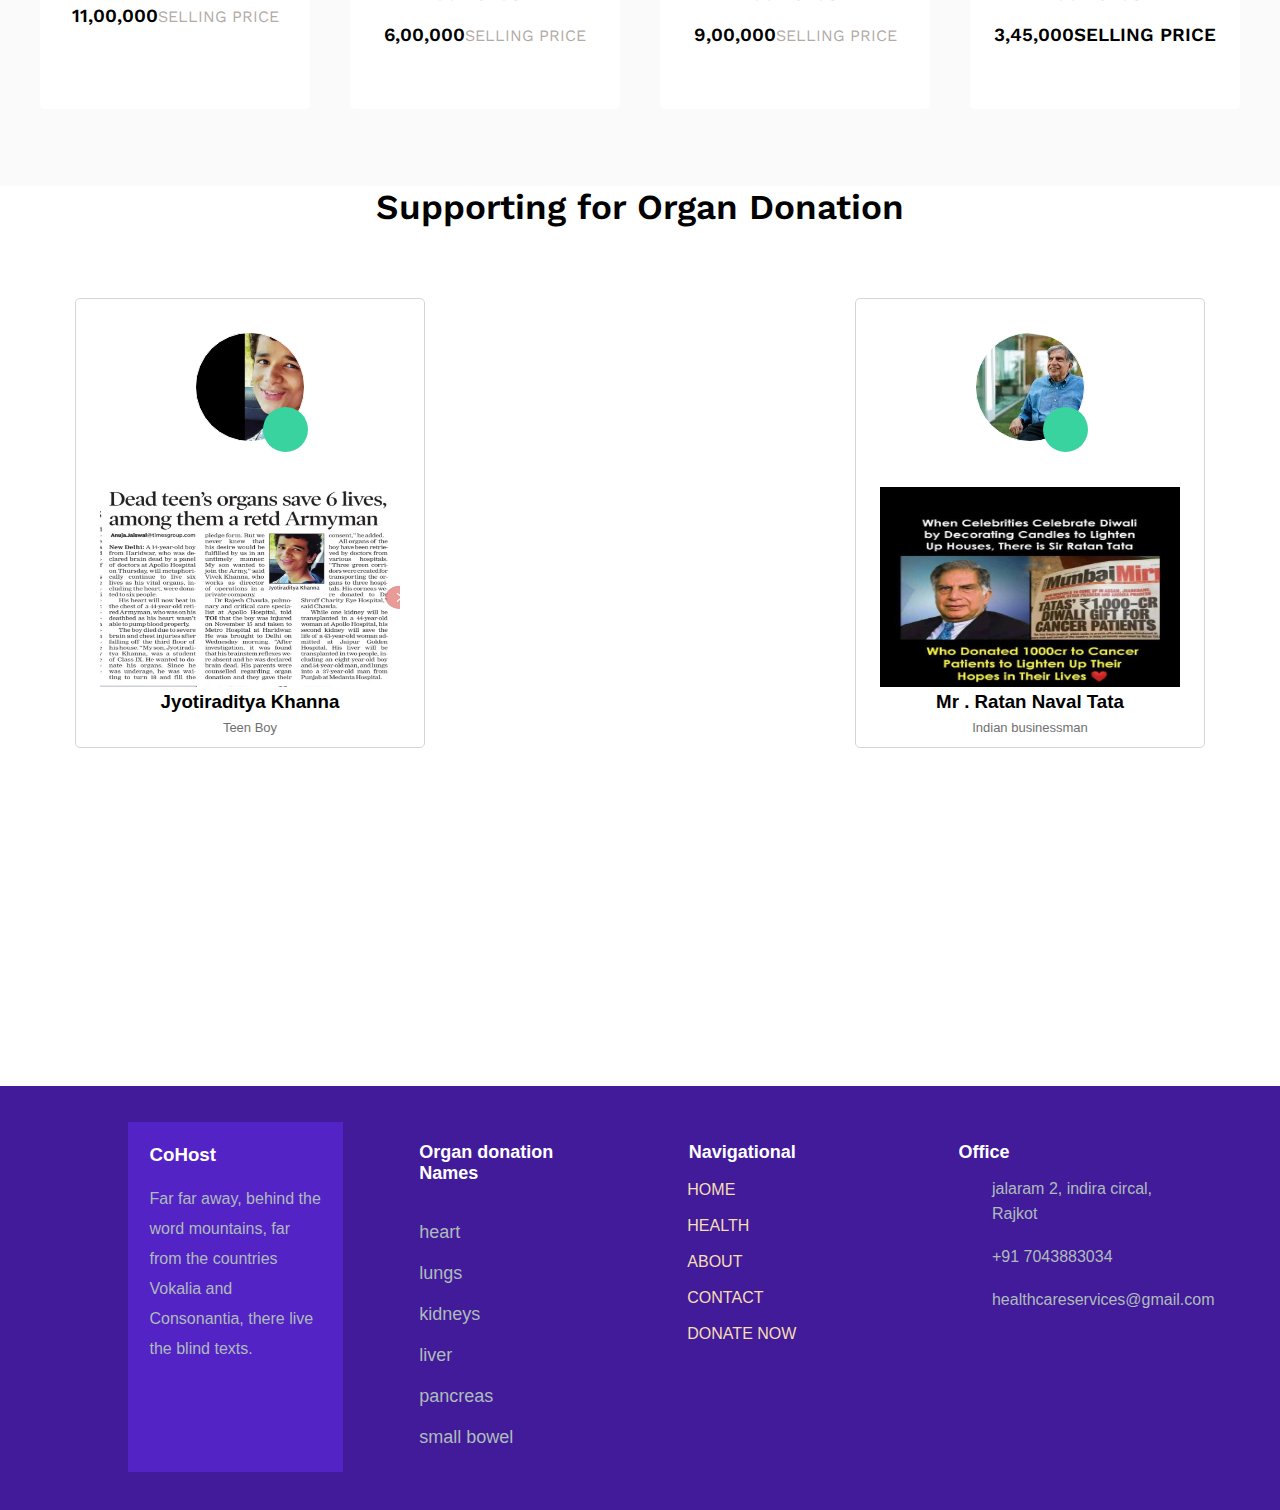
==== commit 1be3ce7f: "Add files via upload" ====
--- a/index.html
+++ b/index.html
@@ -6,6 +6,7 @@
     <meta name="viewport" content="width=device-width, initial-scale=1.0">
     <title>Indian Organ Tissue Transplant Orgnization</title>
     <link rel="stylesheet" href="home.css">
+    <link rel="stylesheet" href="media.css">
     <link rel="stylesheet" href="normalize.css">
     <link href="https://fonts.googleapis.com/css?family=Roboto" rel="stylesheet">
     <link href="https://fonts.googleapis.com/css?family=Merriweather" rel="stylesheet">
@@ -55,9 +56,10 @@
                     <section class="cd-intro" id="section">
                         <h1 style="text-align: left; margin-top: -100px; margin-left: -25px; font-size: 55px; font-weight: 600;" class="cd-headline clip is-full-width">
                             <span>Give a helping hand to</span>
+
                         </h1>
 
-                        <button id="bt2"><a href="contect"> Get in Touch</a></button>
+                        <button id="bt2"><a href="contect.html">Get in Touch</a></button>
                     </section>
                 </div>
             </div>
@@ -450,11 +452,11 @@
             <div class="s28">
                 <li style="font-weight: 600; color: white;">Navigational</li>
                 <br>
-                <a style="text-decoration: none; color: wheat; margin-left: 20px; margin-top: 10px;" href="index.html">Home</a><br><br>
-                <a style="text-decoration: none; color: wheat; margin-left: 20px; margin-top: 10px;" href="health.html" id="a2">Health</a><br><br>
-                <a style="text-decoration: none; color: wheat; margin-left: 20px; margin-top: 10px;" href="about.html" id="a1">About</a><br><br>
-                <a style="text-decoration: none; color: wheat; margin-left: 20px; margin-top: 10px;" href="contect.html" id="a5">Contact </a><br><br>
-                <a style="text-decoration: none; color: wheat; margin-left: 20px; margin-top: 10px;" href="donet.html">Donate now</a>
+                <a style="text-decoration: none; color: wheat; margin-left: 20px; margin-top: 10px;" href="index.html">HOME</a><br><br>
+                <a style="text-decoration: none; color: wheat; margin-left: 20px; margin-top: 10px;" href="health.html" id="a2">HEALTH</a><br><br>
+                <a style="text-decoration: none; color: wheat; margin-left: 20px; margin-top: 10px;" href="about.html" id="a1">ABOUT</a><br><br>
+                <a style="text-decoration: none; color: wheat; margin-left: 20px; margin-top: 10px;" href="contect.html" id="a5">CONTACT</a><br><br>
+                <a style="text-decoration: none; color: wheat; margin-left: 20px; margin-top: 10px;" href="donet.html">DONATE NOW</a>
             </div>
 
             <div class="s28">
@@ -479,4 +481,4 @@
 
 </html>
 
-<script src="home.js"></script>
+<script src="home.js"></script>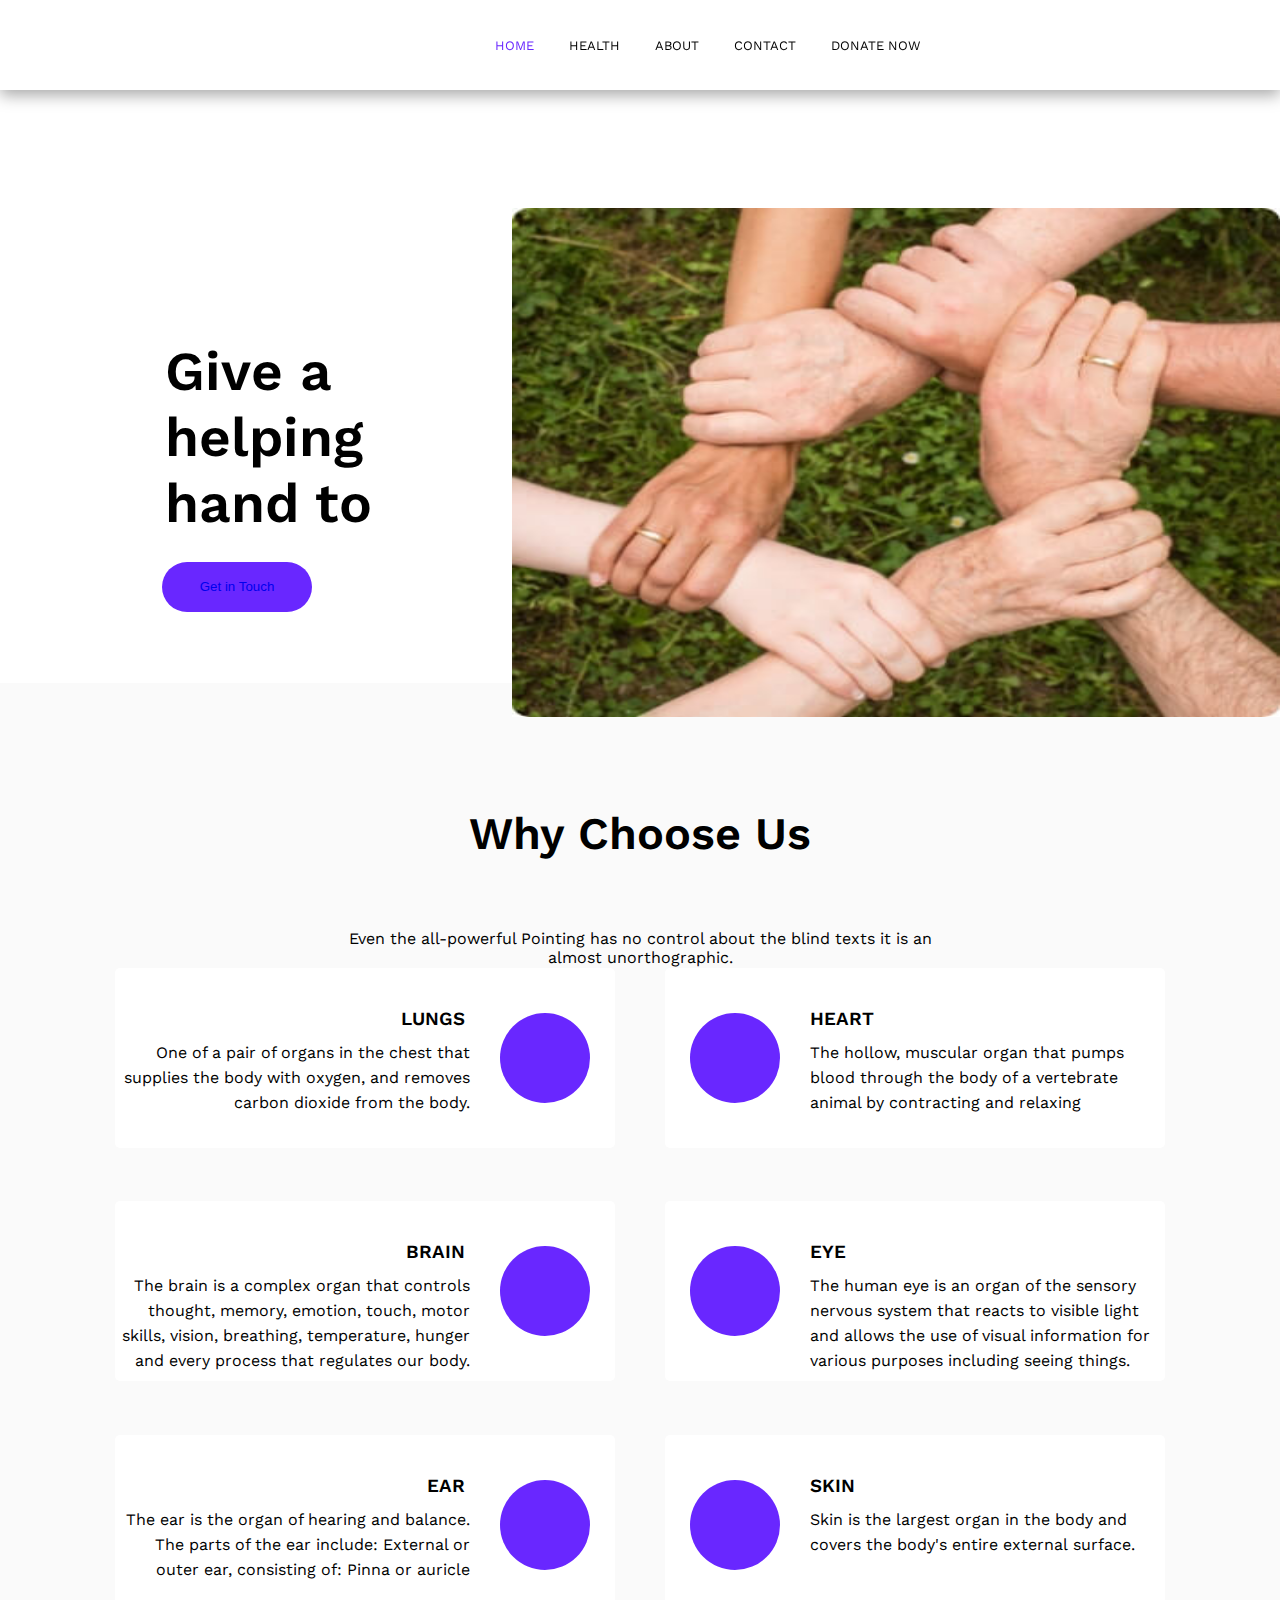
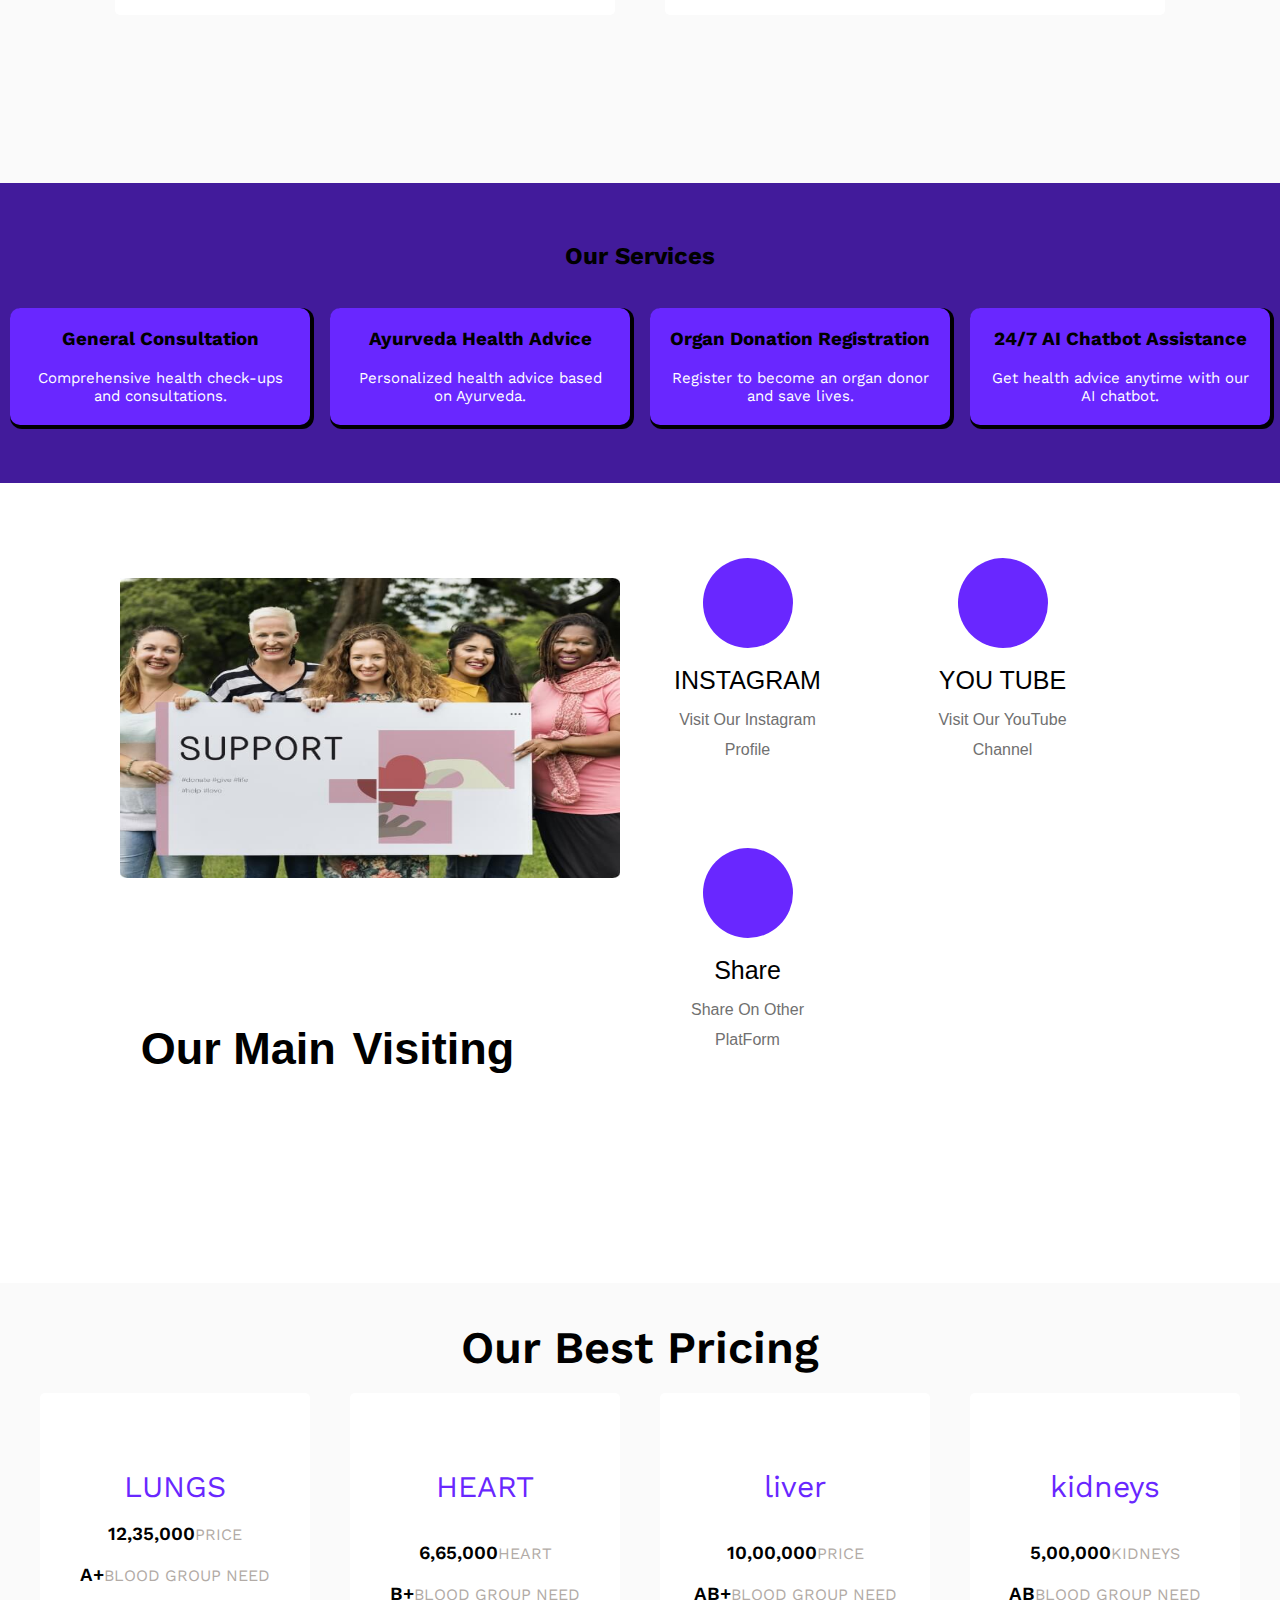
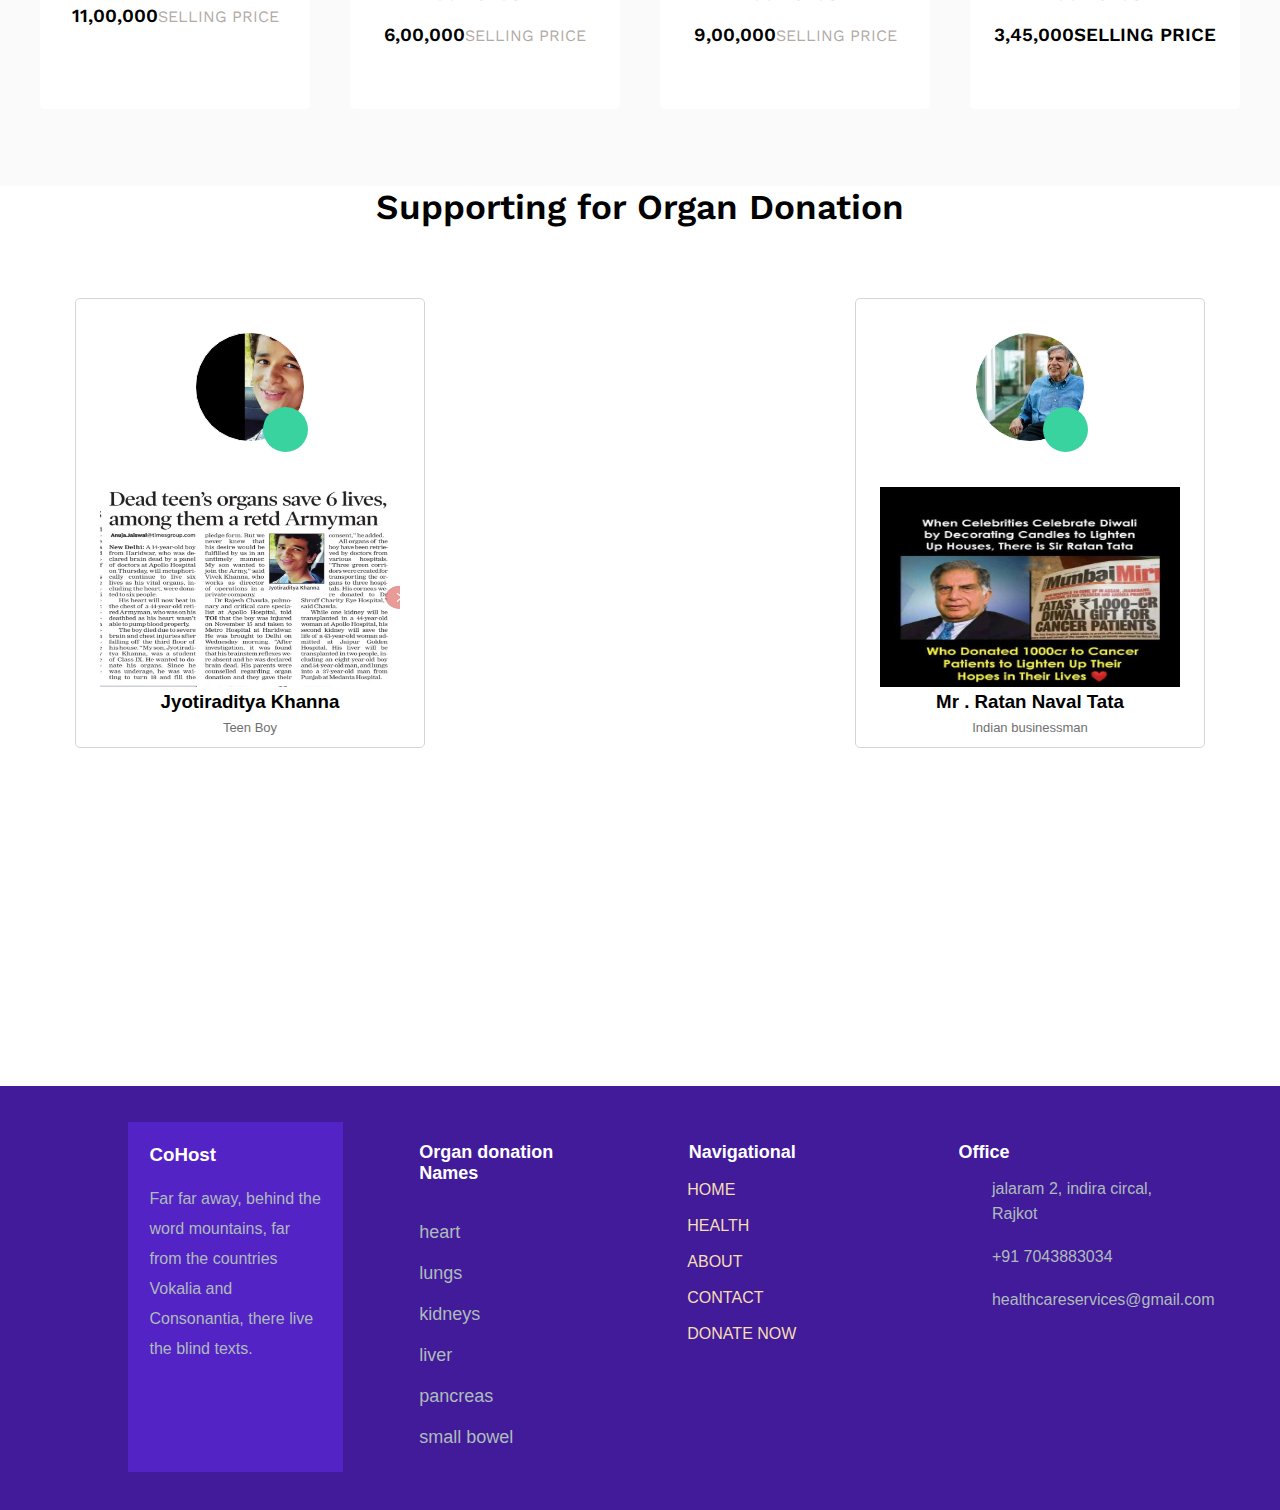
==== commit 69761170: "Update index.html" ====
--- a/index.html
+++ b/index.html
@@ -25,7 +25,7 @@
     <div class="main1">
         <header>
             <div class="logo">
-                <h3>IOTTO</h3>
+<!--                 <h3>IOTTO</h3> -->
             </div>
 
             <nav>
@@ -476,9 +476,8 @@
         <br><br>
     </footer>
 </body>
-<script src="https://cdn.botpress.cloud/webchat/v1/inject.js"></script>
-<script src="https://mediafiles.botpress.cloud/fe6223c8-0d6a-46d4-8de0-9d873d883bed/webchat/config.js"  defer></script>
+
 
 </html>
 
-<script src="home.js"></script>+<script src="home.js"></script>
--- a/media.css
+++ b/media.css
@@ -0,0 +1,714 @@
+@media (min-width: 721px) and (max-width: 1200px) {
+    .main1 {
+        width: 1200px;
+    }
+    header {
+        width: 1200px;
+    }
+    .logo h3 {
+        margin-left: 30px;
+    }
+    header nav {
+        width: 700px;
+    }
+    .main2 {
+        width: 1200px;
+    }
+    .main2 .s2 {
+        width: 35%;
+    }
+    .main2 .s2 .s3 {
+        position: relative;
+        left: 0px;
+    }
+    .main2 .s4 {
+        width: 65%;
+    }
+    .main3 {
+        width: 1200px;
+    }
+    .main3 .s5 {
+        width: 500px;
+    }
+    .main3 .s5 h3 {
+        margin-left: 100px;
+    }
+    .main3 .s5 p {
+        margin-left: 100px;
+    }
+    .main3 .s7 {
+        width: 700px;
+    }
+    .main3 .s7 .s6 {
+        margin-left: 75px;
+    }
+    .main4 {
+        width: 1200px;
+    }
+    .main5 {
+        width: 1050px;
+    }
+    .main6 {
+        width: 1200px;
+    }
+    .main7 {
+        width: 1200px;
+    }
+    .main7 .s12 img {
+        margin-left: 50px;
+    }
+    .main7 .s12 .cd-intro {
+        margin-left: -10px;
+    }
+    .main7 .s12 p {
+        margin-left: 70px;
+    }
+    .main7 .s13 .s14 {
+        margin-left: 70px;
+    }
+    .main8 {
+        width: 480px;
+    }
+    .main8 .main9 {
+        width: 100%;
+        justify-content: space-around;
+    }
+    .main10 {
+        width: 1200px;
+    }
+    .main12 {
+        width: 1200px;
+    }
+    .main14 {
+        width: 1200px;
+    }
+    .main14 p {
+        width: 80%;
+    }
+    .main15 {
+        width: 90%;
+        margin-left: 5%;
+    }
+    .main16 {
+        width: 1200px;
+    }
+    .main16 img {
+        width: 15%;
+    }
+}
+
+@media (min-width: 481px) and (max-width: 720px) {
+    .main1 {
+        width: 720px;
+    }
+    .logo h3 {
+        margin-left: 30px;
+    }
+    header {
+        width: 100%;
+    }
+    header nav {
+        display: none;
+    }
+    .main2 {
+        width: 720px;
+        display: flex;
+        flex-wrap: wrap;
+    }
+    .main2 .s2 {
+        width: 720px;
+    }
+    .main2 .s2 .s3 #section {
+        margin-top: 100px;
+    }
+    .main2 .s2 .s3 {
+        position: relative;
+        left: -150px;
+        text-align: center;
+    }
+    .main2 .s2 .s3 p {
+        margin-left: -70px;
+        width: 450px;
+        text-align: center;
+    }
+    .main2 .s2 .s3 button {
+        margin-left: 0px;
+    }
+    .main2 .s4 {
+        width: 720px;
+    }
+    header {
+        background-color: black;
+    }
+    header .logo h3 {
+        color: white;
+    }
+    .main3 {
+        width: 720px;
+        margin-top: 550px;
+        display: flex;
+        flex-wrap: wrap;
+    }
+    .main3 .s5 {
+        width: 720px;
+    }
+    .main3 .s5 h3 {
+        text-align: center;
+        margin-left: 0px;
+    }
+    .main3 .s5 p {
+        text-align: center;
+        margin-left: 0px;
+    }
+    .main3 .s7 {
+        width: 720px;
+    }
+    .main3 .s7 .s6 {
+        margin-left: 80px;
+    }
+    .main4 {
+        height: 1800px;
+        width: 720px;
+        margin-top: 250px;
+    }
+    .main4 p {
+        position: relative;
+        top: 30px;
+    }
+    .main5 {
+        height: 1300px;
+        width: 720px;
+        position: relative;
+        top: 100px;
+    }
+    .main5 .s9 {
+        margin-left: 110px;
+        width: 500px;
+    }
+    .main5 #s9 .s10 {
+        position: relative;
+        left: -180px;
+    }
+    .main5 #s9 h3 {
+        text-align: left;
+        position: relative;
+        left: 140px;
+    }
+    .main5 .s9 p {
+        text-align: left;
+        position: relative;
+        top: -35px;
+        left: 70px;
+        width: 350px;
+    }
+    .main6 {
+        height: 720px;
+        width: 720px;
+    }
+    .main6 .s11 {
+        width: 600px;
+        display: flex;
+        flex-wrap: wrap;
+        justify-content: center;
+    }
+    .main6 .s11 .c1 {
+        width: 100%;
+    }
+    .main6 .s11 .c1 .count {
+        margin-left: 270px;
+    }
+    .main6 .s11 .c1 p {
+        margin-left: 80px;
+    }
+    .main6 #p1 {
+        margin-left: 625px;
+    }
+    .main7 {
+        width: 720px;
+        display: flex;
+        flex-wrap: wrap;
+    }
+    .main7 .s12 {
+        width: 720px;
+        margin-left: 0px;
+    }
+    .main7 .s12 img {
+        margin-left: 125px;
+    }
+    .main7 .s12 .cd-intro {
+        margin-left: 0px;
+        margin-top: 100px;
+    }
+    .main7 .s12 p {
+        margin-top: 0px;
+        margin-left: 140px;
+    }
+    .main7 .s13 {
+        position: relative;
+        top: -100px;
+        width: 700px;
+    }
+    .main7 .s13 .s14 {
+        width: 550px;
+        margin-left: 85px;
+        display: flex;
+        flex-wrap: wrap;
+    }
+    .main7 .s13 .s14 .s15 {
+        width: 550px;
+        margin-top: 30px;
+    }
+    .main7 .s13 .s14 .s15 p {
+        width: 400px;
+    }
+    .main8 {
+        height: 2500px;
+        width: 480px;
+        position: relative;
+        top: 1200px;
+    }
+    .main8 .main9 {
+        height: 2200px;
+        width: 75%;
+        display: flex;
+        flex-wrap: wrap;
+    }
+    .main8 .main9 .s17 {
+        height: 500px;
+        width: 100%;
+    }
+    .main10 {
+        height: 1700px;
+        width: 720px;
+        position: relative;
+        top: 1200px;
+    }
+    .main10 .main11 {
+        height: 1250px;
+        width: 70%;
+        display: flex;
+        flex-wrap: wrap;
+    }
+    .main10 .main11 .s19 {
+        height: 370px;
+        width: 450px;
+        margin-left: 25px;
+    }
+    .main10 .main11 .s19 #p3 {
+        width: 400px;
+    }
+    .main12 {
+        height: 1600px;
+        width: 720px;
+        position: relative;
+        top: 1100px;
+    }
+    .main13 {
+        width: 100%;
+        display: flex;
+        flex-wrap: wrap;
+    }
+    .main13 .s23 {
+        width: 70%;
+        margin-left: 15%;
+    }
+    .main13 .s24 {
+        width: 70%;
+        margin-left: 15%;
+    }
+    .main14 {
+        height: 1500px;
+        position: relative;
+        top: 1100px;
+        width: 720px;
+    }
+    .main14 p {
+        width: 80%;
+    }
+    .main15 {
+        width: 90%;
+        margin-left: 5%;
+        display: flex;
+        flex-wrap: wrap;
+    }
+    .main15 .s25 {
+        width: 70%;
+        margin-left: 15%;
+    }
+    .main16 {
+        position: relative;
+        top: 1100px;
+        width: 100%;
+    }
+    .main16 img {
+        width: 12%;
+        margin-top: 15%;
+    }
+    footer {
+        height: 1800px;
+        width: 480px;
+        position: relative;
+        top: 1100px;
+    }
+    .main17 {
+        width: 80%;
+        margin-left: 10%;
+        display: flex;
+        flex-wrap: wrap;
+    }
+    #s27 {
+        width: 100%;
+    }
+    .s27 {
+        width: 100%;
+        margin-left: 10%;
+    }
+    .main18 {
+        width: 80%;
+        margin-left: 10%;
+        margin-top: 100px;
+        display: flex;
+        flex-wrap: wrap;
+    }
+    .main18 .s28 {
+        width: 100%;
+    }
+    .main18 #s28 i {
+        margin-left: 55px;
+    }
+    .main18 .s28 p {
+        margin-left: 30px;
+    }
+    footer h4 {
+        position: relative;
+        top: 1000px;
+    }
+}
+
+@media (min-width: 0px) and (max-width: 480px) {
+    .main1 {
+        width: 480px;
+    }
+    header {
+        width: 480px;
+    }
+    .logo h3 {
+        margin-left: 30px;
+    }
+    header nav {
+        display: none;
+    }
+    .main2 {
+        width: 480px;
+        display: flex;
+        flex-wrap: wrap;
+    }
+    .main2 .s2 {
+        width: 480px;
+    }
+    .main2 .s2 .s3 #section {
+        margin-top: 100px;
+    }
+    .main2 .s2 .s3 {
+        position: relative;
+        left: -70px;
+        text-align: center;
+    }
+    .main2 .s2 .s3 p {
+        margin-left: -70px;
+        width: 450px;
+        text-align: center;
+    }
+    .main2 .s2 .s3 button {
+        margin-left: 0px;
+    }
+    .main2 .s4 {
+        width: 480px;
+    }
+    header {
+        background-color: black;
+    }
+    header .logo h3 {
+        color: white;
+    }
+    .main3 {
+        width: 480px;
+        margin-top: 400px;
+        display: flex;
+        flex-wrap: wrap;
+    }
+    .main3 .s5 {
+        width: 480px;
+    }
+    .main3 .s5 h3 {
+        text-align: center;
+        margin-left: 0px;
+    }
+    .main3 .s5 p {
+        text-align: center;
+        margin-left: 0px;
+    }
+    .main3 .s7 {
+        width: 480px;
+    }
+    .main3 .s7 .s6 {
+        width: 460px;
+        margin-left: 10px;
+    }
+    .main3 .s7 .s6 input {
+        margin-left: 10px;
+        width: 290px;
+    }
+    .main3 .s7 .s6 #bt1 {
+        width: 150px;
+    }
+    .main4 {
+        height: 1800px;
+        width: 480px;
+        margin-top: 250px;
+    }
+    .main4 p {
+        position: relative;
+        top: 30px;
+    }
+    .main5 {
+        height: 1300px;
+        width: 480px;
+        position: relative;
+        top: 0px;
+    }
+    .main5 .s9 {
+        margin-left: 10px;
+        width: 450px;
+    }
+    .main5 #s9 {
+        width: 450px;
+    }
+    .main5 #s9 .s10 {
+        position: relative;
+        left: -165px;
+    }
+    .main5 #s9 h3 {
+        position: relative;
+        left: 135px;
+        text-align: left;
+    }
+    .main5 #s9 p {
+        position: relative;
+        top: -30px;
+        width: 300px;
+        text-align: left;
+        margin-left: 205px;
+    }
+    .main5 #s10 {
+        width: 450px;
+        border: 1px solid black;
+    }
+    .main5 #s10 .s10 {
+        position: relative;
+        left: -165px;
+    }
+    .main5 #s10 h3 {
+        position: relative;
+        left: 135px;
+        text-align: left;
+    }
+    .main5 #s10 p {
+        position: relative;
+        left: 60px;
+        top: -30px;
+        width: 300px;
+        text-align: left;
+    }
+    .main6 {
+        height: 720px;
+        width: 480px;
+    }
+    .main6 .s11 {
+        width: 400px;
+        display: flex;
+        flex-wrap: wrap;
+        justify-content: center;
+    }
+    .main6 .s11 .c1 {
+        width: 100%;
+    }
+    .main6 .s11 .c1 .count {
+        margin-left: 150px;
+    }
+    .main6 .s11 .c1 p {
+        margin-left: 30px;
+    }
+    .main6 #p1 {
+        margin-left: 480px;
+    }
+    .main7 {
+        height: 1300px;
+        width: 480px;
+        display: flex;
+        flex-wrap: wrap;
+    }
+    .main7 .s12 {
+        width: 480px;
+        margin-left: 0px;
+    }
+    .main7 .s12 img {
+        width: 450px;
+        margin-left: 15px;
+    }
+    .main7 .s12 .cd-intro {
+        margin-left: 0px;
+        margin-top: 100px;
+    }
+    .main7 .s12 p {
+        margin-top: 0px;
+        margin-left: 40px;
+        width: 400px;
+    }
+    .main7 .s13 {
+        position: relative;
+        top: -600px;
+        width: 480px;
+    }
+    .main7 .s13 .s14 {
+        height: 1150px;
+        width: 450px;
+        margin-left: 15px;
+        display: flex;
+        flex-wrap: wrap;
+    }
+    .main7 .s13 .s14 .s15 {
+        width: 450px;
+        margin-top: 30px;
+    }
+    .main7 .s13 .s14 .s15 p {
+        width: 400px;
+    }
+    .main8 {
+        height: 2500px;
+        width: 480px;
+        position: relative;
+        top: 700px;
+    }
+    .main8 .main9 {
+        height: 2200px;
+        width: 90%;
+        display: flex;
+        flex-wrap: wrap;
+    }
+    .main8 .main9 .s17 {
+        height: 500px;
+        width: 100%;
+    }
+    .main10 {
+        height: 1700px;
+        width: 480px;
+        position: relative;
+        top: 700px;
+    }
+    .main10 .s18 {
+        width: 450px;
+    }
+    .main10 .main11 {
+        height: 1250px;
+        width: 90%;
+        display: flex;
+        flex-wrap: wrap;
+    }
+    .main10 .main11 .s19 {
+        height: 370px;
+        width: 450px;
+        /* margin-left: 25px; */
+    }
+    .main10 .main11 .s19 #p3 {
+        width: 400px;
+    }
+    .main12 {
+        height: 1600px;
+        width: 480px;
+        position: relative;
+        top: 1100px;
+    }
+    .main13 {
+        width: 100%;
+        display: flex;
+        flex-wrap: wrap;
+    }
+    .main13 .s23 {
+        height: 400px;
+        width: 90%;
+        margin-left: 5%;
+    }
+    .main13 .s24 {
+        width: 90%;
+        margin-left: 5%;
+    }
+    .main14 {
+        height: 1500px;
+        position: relative;
+        top: 1100px;
+        width: 480px;
+    }
+    .main14 p {
+        width: 80%;
+    }
+    .main15 {
+        width: 90%;
+        margin-left: 5%;
+        display: flex;
+        flex-wrap: wrap;
+    }
+    .main15 .s25 {
+        width: 70%;
+        margin-left: 15%;
+    }
+    .main16 {
+        position: relative;
+        top: 1100px;
+        width: 480px;
+    }
+    .main16 img {
+        width: 12%;
+        margin-top: 15%;
+    }
+    footer {
+        height: 1800px;
+        width: 480px;
+        position: relative;
+        top: 1100px;
+    }
+    .main17 {
+        width: 80%;
+        margin-left: 10%;
+        display: flex;
+        flex-wrap: wrap;
+    }
+    #s27 {
+        width: 100%;
+    }
+    .s27 {
+        width: 100%;
+        margin-left: 10%;
+    }
+    .main18 {
+        width: 80%;
+        margin-left: 10%;
+        margin-top: 100px;
+        display: flex;
+        flex-wrap: wrap;
+    }
+    .main18 .s28 {
+        width: 100%;
+    }
+    .main18 #s28 i {
+        margin-left: 55px;
+    }
+    .main18 .s28 p {
+        margin-left: 30px;
+    }
+    footer h4 {
+        position: relative;
+        top: 1000px;
+        width: 80%;
+    }
+}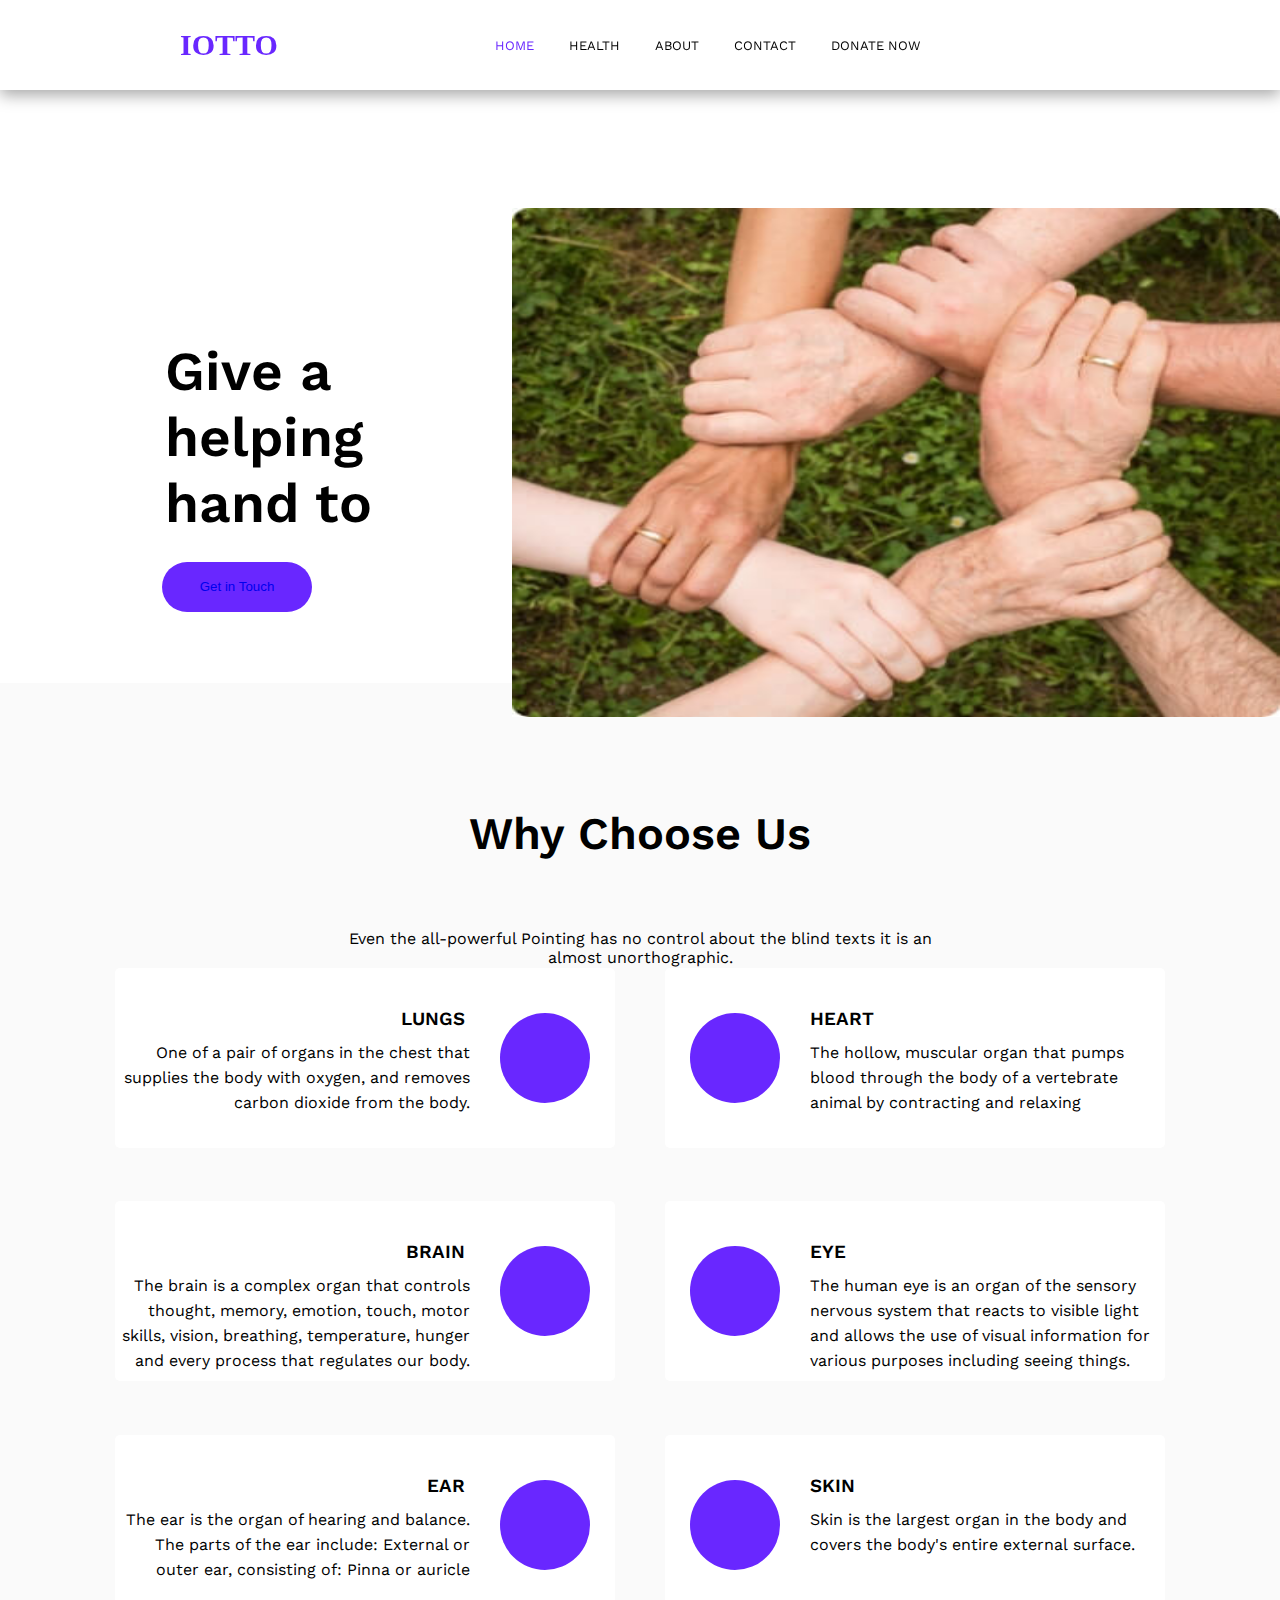
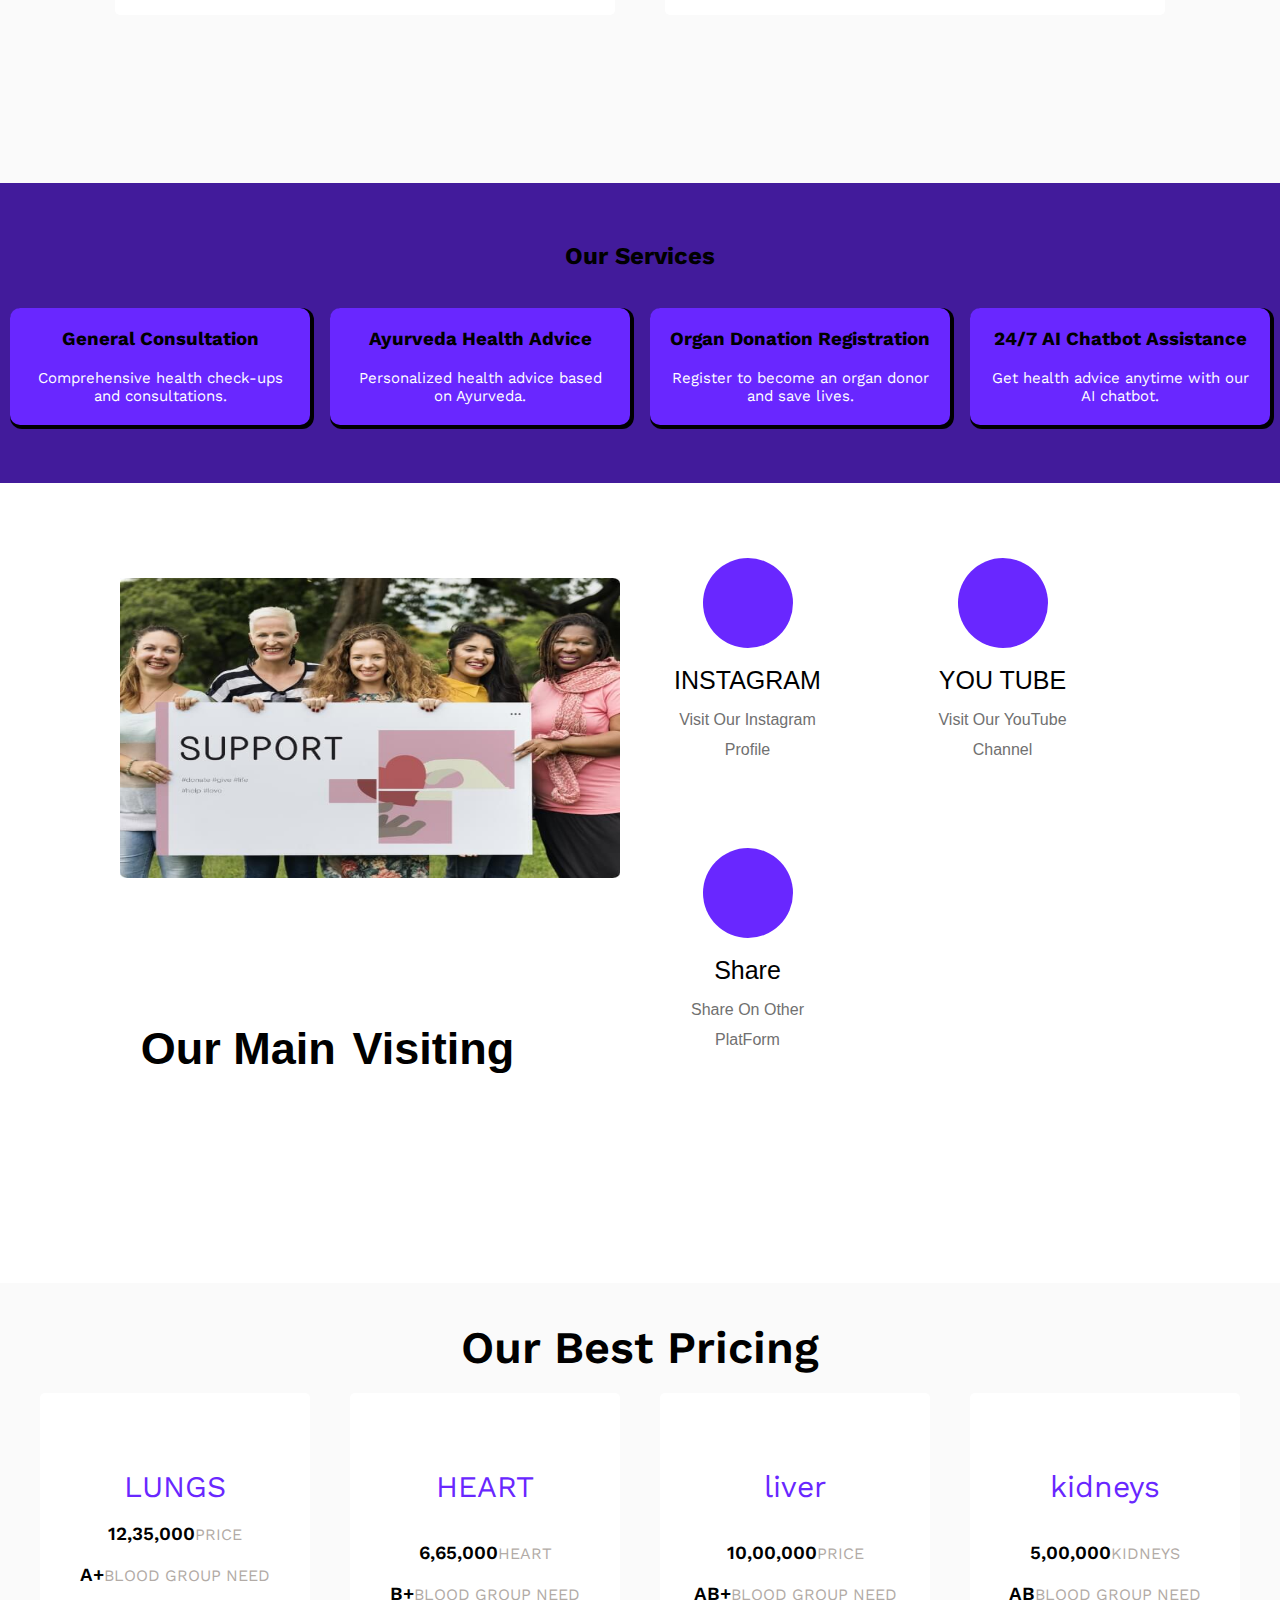
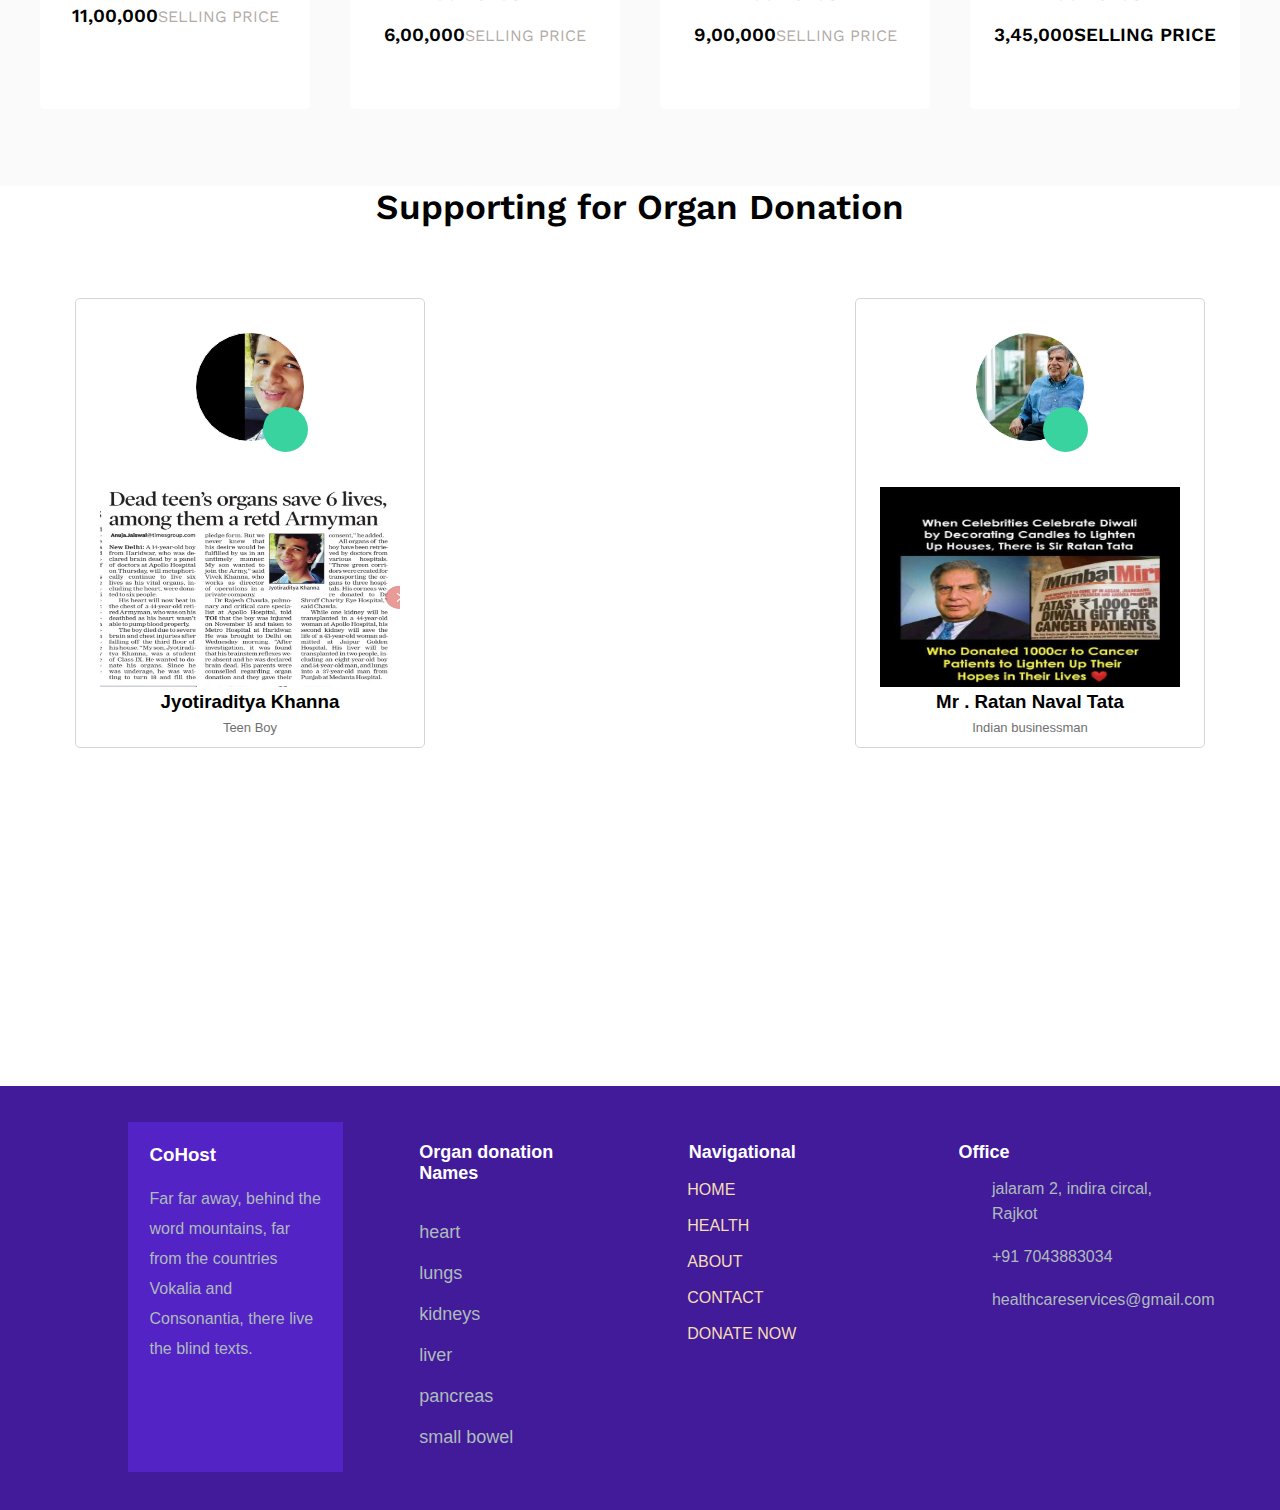
==== commit b0478900: "Update index.html" ====
--- a/index.html
+++ b/index.html
@@ -25,7 +25,7 @@
     <div class="main1">
         <header>
             <div class="logo">
-<!--                 <h3>IOTTO</h3> -->
+                <h3>IOTTO</h3>
             </div>
 
             <nav>
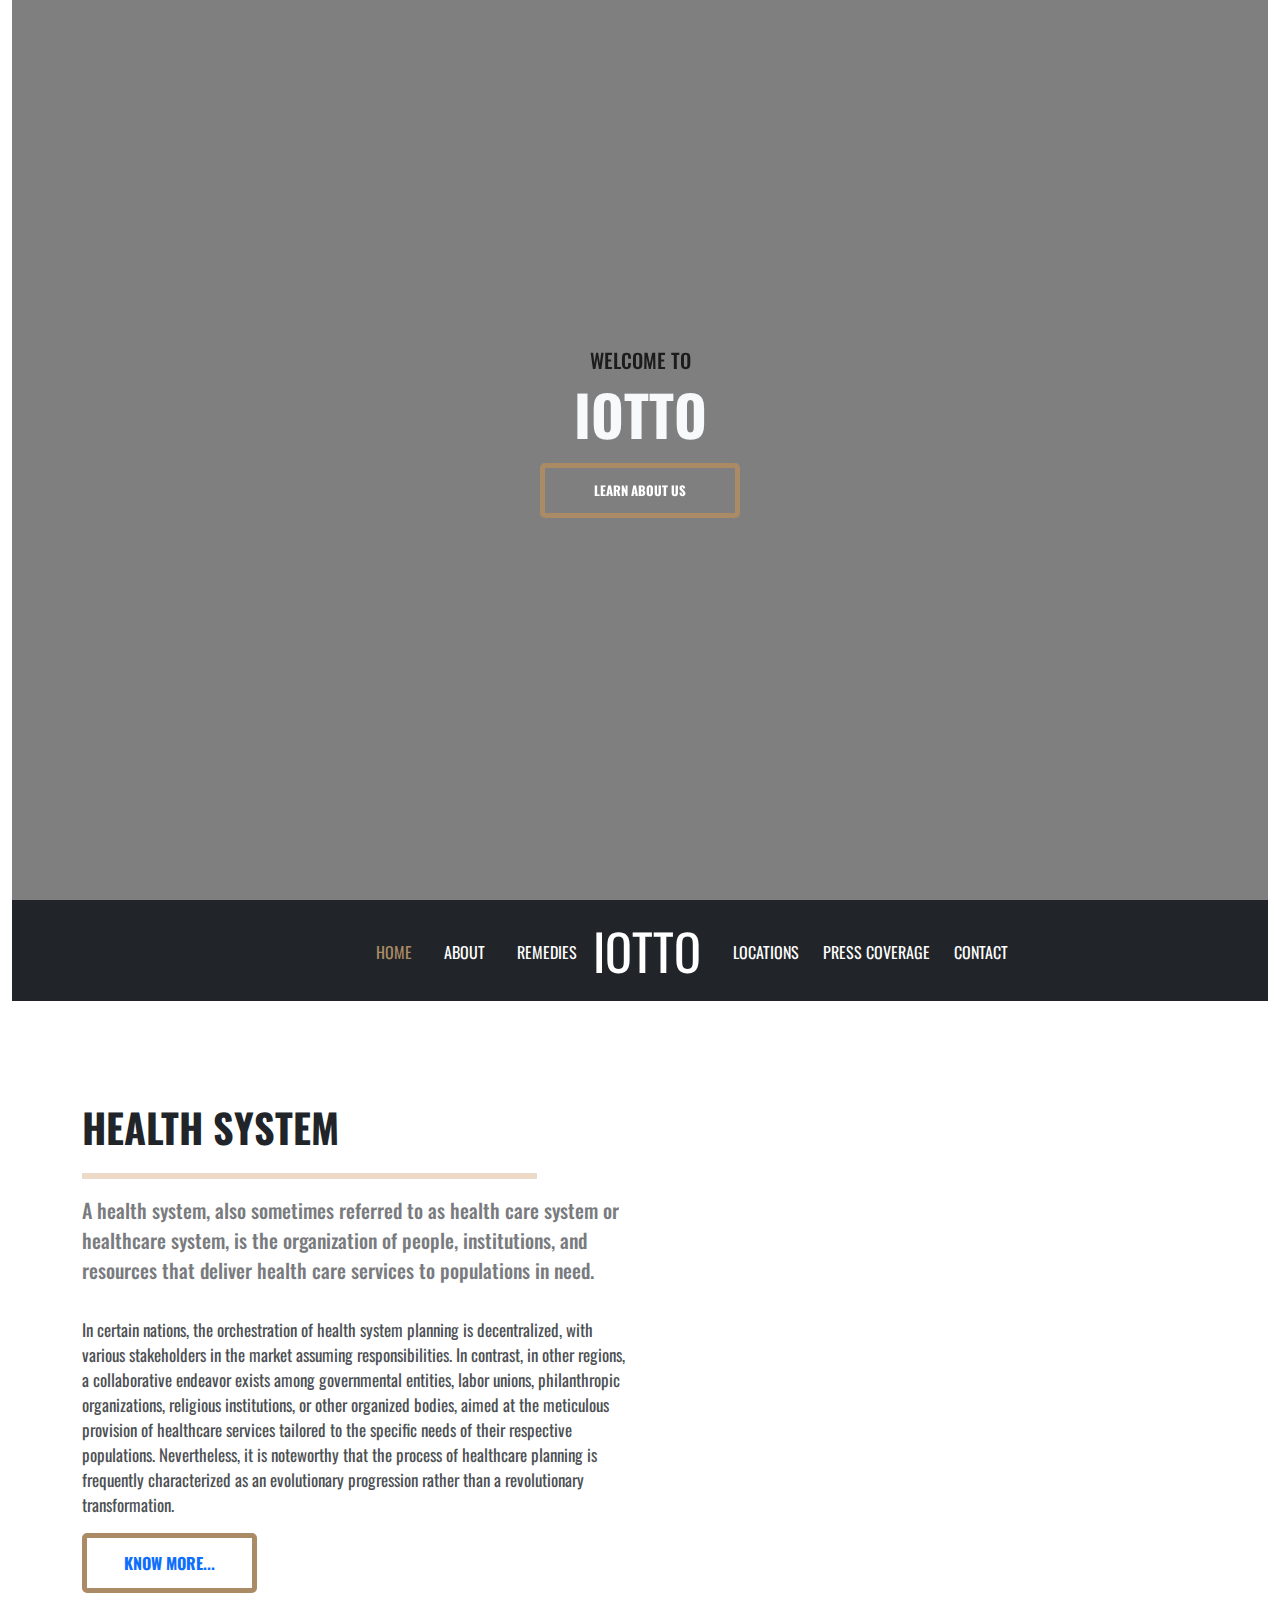
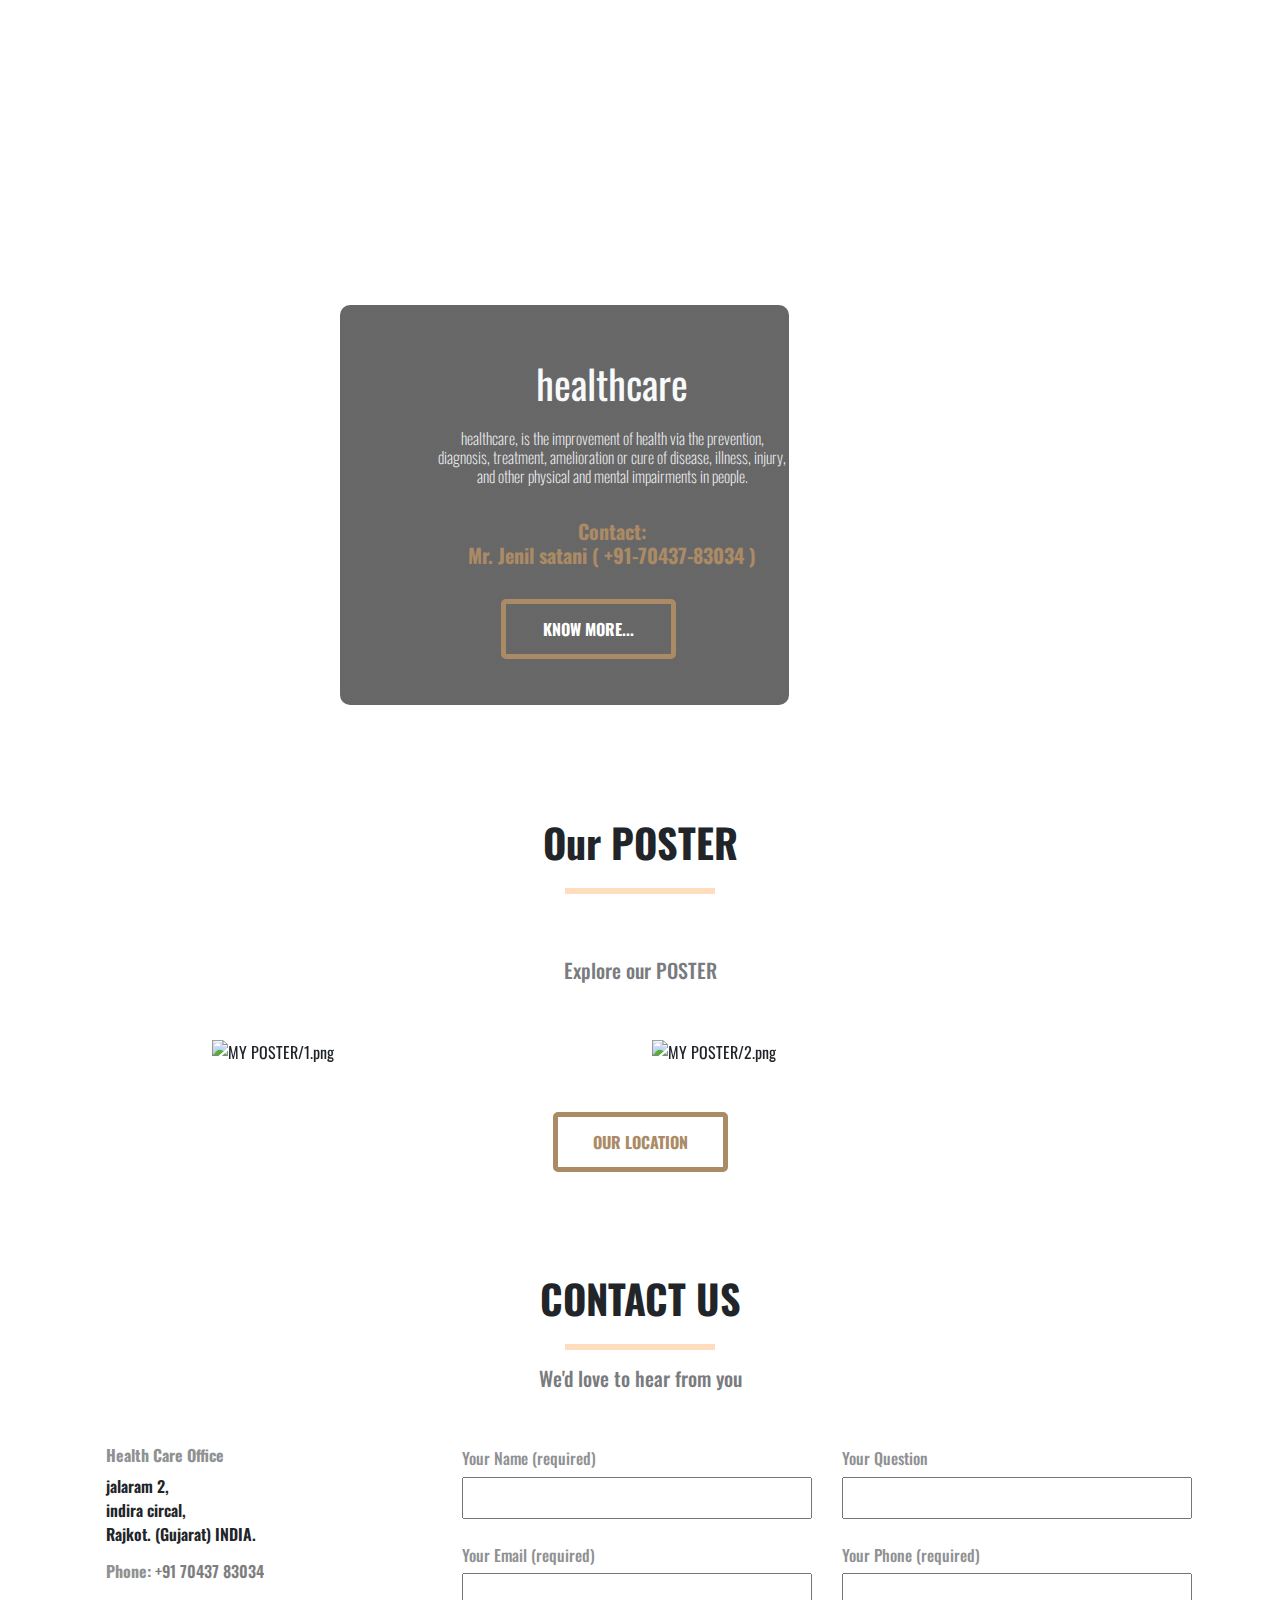
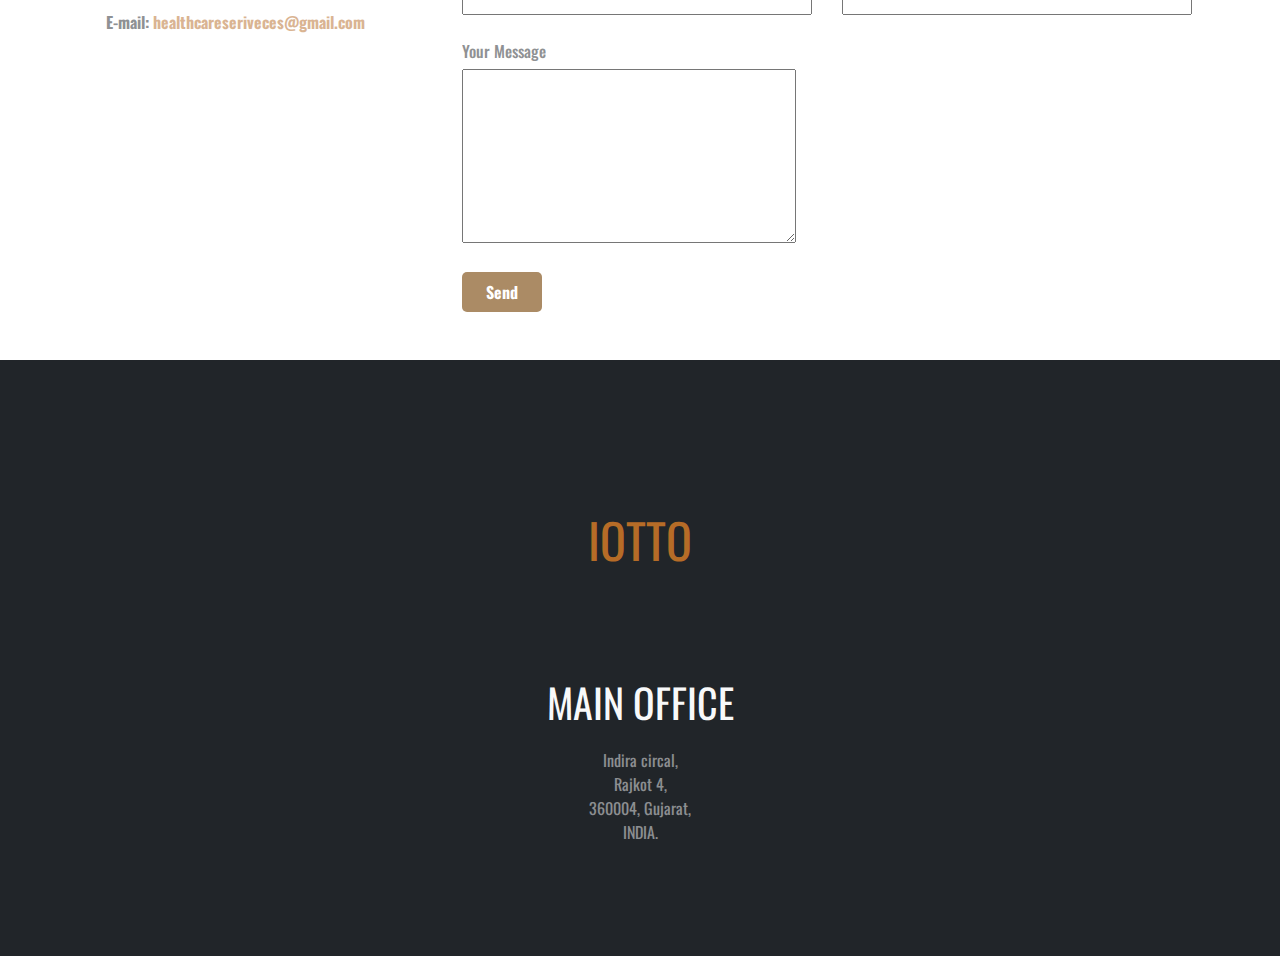
==== commit 64d39436: "Add files via upload" ====
--- a/index.html
+++ b/index.html
@@ -1,483 +1,226 @@
-<!DOCTYPE html>
+<!doctype html>
 <html lang="en">
 
 <head>
-    <meta charset="UTF-8">
-    <meta name="viewport" content="width=device-width, initial-scale=1.0">
+    <meta charset="utf-8">
+    <meta name="viewport" content="width=device-width, initial-scale=1">
     <title>Indian Organ Tissue Transplant Orgnization</title>
-    <link rel="stylesheet" href="home.css">
-    <link rel="stylesheet" href="media.css">
-    <link rel="stylesheet" href="normalize.css">
-    <link href="https://fonts.googleapis.com/css?family=Roboto" rel="stylesheet">
-    <link href="https://fonts.googleapis.com/css?family=Merriweather" rel="stylesheet">
-    <link href="https://fonts.googleapis.com/css2?family=Agbalumo&family=Arbutus+Slab&family=Clicker+Script&family=DM+Sans:opsz@9..40&family=EB+Garamond&family=Ephesis&family=Jost:wght@300;400&family=Lora&family=Montserrat:wght@400;600;700&family=Noto+Sans:wght@100&family=Nunito&family=Nunito+Sans:opsz@6..12&family=Poppins:wght@300&family=Quicksand:wght@300&family=Roboto+Condensed&family=Roboto:wght@300;400&family=Rubik&family=Ubuntu&family=Work+Sans&display=swap"
-        rel="stylesheet">
-    <link href="https://fonts.googleapis.com/css2?family=Agbalumo&family=Arbutus+Slab&family=Clicker+Script&family=DM+Sans:opsz@9..40&family=EB+Garamond&family=Ephesis&family=Jost:wght@300;400&family=Lora&family=Montserrat:wght@400;600;700&family=Noto+Sans:wght@100&family=Nunito&family=Nunito+Sans:opsz@6..12&family=Poppins:wght@300&family=Quicksand:wght@300&family=Roboto+Condensed&family=Roboto:wght@300;400&family=Rubik&family=Ubuntu&family=Work+Sans:wght@400;600;900&display=swap"
-        rel="stylesheet">
-    <script src="https://code.jquery.com/jquery-3.7.1.min.js" integrity="sha256-/JqT3SQfawRcv/BIHPThkBvs0OEvtFFmqPF/lYI/Cxo=" crossorigin="anonymous"></script>
+    <link href="https://cdn.jsdelivr.net/npm/bootstrap@5.3.3/dist/css/bootstrap.min.css" rel="stylesheet" integrity="sha384-QWTKZyjpPEjISv5WaRU9OFeRpok6YctnYmDr5pNlyT2bRjXh0JMhjY6hW+ALEwIH" crossorigin="anonymous">
+    <!-- CSS  -->
+    <link rel="stylesheet" href="style.css">
+    <!-- Font Awesome  -->
     <link rel="stylesheet" href="https://cdnjs.cloudflare.com/ajax/libs/font-awesome/6.5.1/css/all.min.css" integrity="sha512-DTOQO9RWCH3ppGqcWaEA1BIZOC6xxalwEsw9c2QQeAIftl+Vegovlnee1c9QX4TctnWMn13TZye+giMm8e2LwA==" crossorigin="anonymous" referrerpolicy="no-referrer"
     />
+    <!-- Google font  -->
+    <link rel="preconnect" href="https://fonts.googleapis.com">
+    <link rel="preconnect" href="https://fonts.gstatic.com" crossorigin>
+    <link href="https://fonts.googleapis.com/css2?family=Oswald:wght@200..700&display=swap" rel="stylesheet">
 </head>
 
 <body>
-
-
-    <div class="main1">
-        <header>
-            <div class="logo">
-                <h3>IOTTO</h3>
-            </div>
-
-            <nav>
-                <a style="color: #6927ff;" href="index.html">HOME</a>
-                <a href="health.html" id="a2">HEALTH</a>
-                <a href="about.html" id="a1">ABOUT</a>
-                <a href="contect.html" id="a5">CONTACT</a>
-                <a href="donet.html">DONATE NOW</a>
-
-            </nav>
-
-        </header>
-
-        <br>
-        <br>
-        <br>
-        <br>
-        <br>
-        <br>
-
-
-        <div class="main2">
-            <div class="s2">
-                <div class="s3">
-                    <h4>
-
-                    </h4>
-                    <section class="cd-intro" id="section">
-                        <h1 style="text-align: left; margin-top: -100px; margin-left: -25px; font-size: 55px; font-weight: 600;" class="cd-headline clip is-full-width">
-                            <span>Give a helping hand to</span>
-
-                        </h1>
-
-                        <button id="bt2"><a href="contect.html">Get in Touch</a></button>
-                    </section>
-                </div>
-            </div>
-
-            <div class="s4">
-
-            </div>
-        </div>
-    </div>
-    <br>
-
-    <div class="main4">
-
-        <div class="s8">
-            <center>
-
-                <section class="cd-intro" style="margin-top: -30px;">
-                    <h1 class="cd-headline zoom">
-                        <span></span>
-                        <span class="cd-words-wrapper">
-                            <b style="font-weight: 600; font-size: 45px;" class="is-visible">Why Choose Us</b>
-                            <b style="font-weight: 600; font-size: 45px;">Our Specialities</b>
-
-                        </span>
-                    </h1>
-                </section>
-                <br><br>
-                <p style="margin-top: -110px;">Even the all-powerful Pointing has no control about the blind texts it is an almost unorthographic. </p>
-            </center>
-        </div>
-
+    <div class="container-fluid">
+        <div class="row">
+            <div id="carouselExampleInterval" class="carousel slide" data-bs-ride="carousel">
+                <div class="carousel-inner">
+                    <div class="carousel-item active" data-bs-interval="500">
+                        <div class="sec1 col-12"><br><br><br><br><br><br><br><br><br><br><br><br>
+                            <p class="h5 text-center" style="color: #030303;opacity: 0.8; margin-top: 60px;">WELCOME TO</p>
+                            <p class="display-4 text-light fw-bold text-center">IOTTO</p>
+                            <center><button class="bt-1"><b><a href="contact.html">LEARN ABOUT US</a></b></button></center>
+                        </div>
+                    </div>
+                    <div class="carousel-item" data-bs-interval="500">
+                        <div class="sec2 col-12"><br><br><br><br><br><br><br><br><br><br><br><br>
+
+                        </div>
+                    </div>
+                </div>
+
+            </div>
+        </div>
+        <nav class="navbar navbar-expand-md navbar-dark bg-dark">
+            <div class="container-fluid">
+                <a class="navbar-brand d-md-none" href="index.html">IOTTO</a>
+                <button class="navbar-toggler" type="button" data-bs-toggle="collapse" data-bs-target="#navbarNav" aria-controls="navbarNav" aria-expanded="false" aria-label="Toggle navigation">
+                <span class="navbar-toggler-icon"></span>
+              </button>
+                <div class="collapse navbar-collapse ms-5 ps-5" id="navbarNav">
+                    <ul class="navbar-nav mx-auto">
+                        <li class="nav-item">
+                            <a class="nav-link  mt-4 pe-3 ps-3" aria-current="page" href="index.html" style="color: #ab8b65;">HOME</a>
+                        </li>
+                        <li class="nav-item">
+                            <a class="nav-link  mt-4 pe-3 ps-3" aria-current="page" href="about.html">ABOUT</a>
+                        </li>
+                        <li class="nav-item">
+                            <a class="nav-link  mt-4 pe-3 ps-3" aria-current="page" href="deases.html">REMEDIES</a>
+                        </li>
+                        <div class="name">
+                            <a class="navbar-brand d-none d-md-block" href="index.html">
+                    IOTTO
+                    </a>
+                        </div>
+                        <li class=" nav-item">
+                            <a class="nav-link  mt-4 ps-3" aria-current="page" href="Location.html">LOCATIONS</a>
+                        </li>
+                        <li class="nav-item">
+                            <a class="nav-link  mt-4 ps-3" aria-current="page" href="press.html">PRESS COVERAGE</a>
+                        </li>
+                        <li class="nav-item">
+                            <a class="nav-link  mt-4 ps-3" aria-current="page" href="contact.html">CONTACT</a>
+                        </li>
+                    </ul>
+                </div>
+            </div>
+        </nav>
+        <div class="container ">
+            <div class="row">
+                <div class="col-lg-6 col-md-12 col-sm-12 mt-5">
+                    <p class="p1 mt-5 fw-bold text-dark">HEALTH SYSTEM</p>
+                    <hr style="border: 3px solid #b66c27; width: 455px;">
+                    <p class="h5" style="line-height: 30px;opacity: 0.6;">
+                        A health system, also sometimes referred to as health care system or healthcare system, is the organization of people, institutions, and resources that deliver health care services to populations in need.
+                    </p> <br>
+                    <p style="line-height: 25px;opacity: 0.8;font-size: 17px;">
+                        In certain nations, the orchestration of health system planning is decentralized, with various stakeholders in the market assuming responsibilities. In contrast, in other regions, a collaborative endeavor exists among governmental entities, labor unions,
+                        philanthropic organizations, religious institutions, or other organized bodies, aimed at the meticulous provision of healthcare services tailored to the specific needs of their respective populations. Nevertheless, it is noteworthy
+                        that the process of healthcare planning is frequently characterized as an evolutionary progression rather than a revolutionary transformation.
+                    </p>
+                    <button class="bt-2"><b><a href="deases.html" id="a1" style="text-decoration: none;">KNOW MORE...</b></a></button>
+                </div>
+            </div>
+            <br><br><br><br><br><br><br><br>
+        </div>
+        <div class="sec3">
+            <br><br><br><br><br>
+            <div class="row1">
+                <div class="s1 col-6 ms-5">
+                    <br><br>
+                    <p class="p1 text-light text-center ms-5 ps-5">healthcare</p>
+                    <p class="h6 text-light text-center ms-5 ps-5" style="font-weight: lighter;">healthcare, is the improvement of health via the prevention, diagnosis, treatment, amelioration or cure of disease, illness, injury, and other physical and mental impairments in people.</p>
+                    <br>
+                    <p class="h5 text-center ms-5 ps-5 fw-bold" style="color: #ab8b65;">
+                        Contact: <br> Mr. Jenil satani ( +91-70437-83034 )
+                    </p><br>
+                    <center><button class="bt-3 ms-5"><a href="contact.html" style="text-decoration: none;"><b><p>KNOW MORE...</p></b></a></button>
+                    </center>
+                </div>
+            </div>
+        </div>
+        <br><br><br>
         <center>
-            <div style="margin-top: -50px;" class="main5">
-                <div class="s9" id="s9">
-
-                    <div class="s10">
-                        <i style="position: relative;top: -5px;" class="fa-solid fa-lungs"></i>
-                    </div>
-                    <h3>LUNGS</h3>
-
-                    <p>One of a pair of organs in the chest that supplies the body with oxygen, and removes carbon dioxide from the body.</p>
-
-
-                </div>
-                <div class="s9" id="s10">
-
-                    <div class="s10">
-                        <i class="fa-solid fa-heart-pulse"></i>
-                    </div>
-                    <h3>HEART</h3>
-
-                    <p>The hollow, muscular organ that pumps blood through the body of a vertebrate animal by contracting and relaxing</p>
-                </div>
-
-                <div class="s9" id="s9">
-                    <div class="s10">
-                        <i style="position: relative;top: 20px;" class="fa-solid fa-brain fa-xl"></i>
-                    </div>
-                    <h3>BRAIN</h3>
-
-                    <p>The brain is a complex organ that controls thought, memory, emotion, touch, motor skills, vision, breathing, temperature, hunger and every process that regulates our body.</p>
-
-
-                </div>
-
-                <div class="s9" id="s10">
-
-                    <div class="s10">
-                        <i style="position: relative;top: 20px;" class="fa-solid fa-eye fa-xl"></i>
-                    </div>
-                    <h3>EYE</h3>
-
-                    <p>The human eye is an organ of the sensory nervous system that reacts to visible light and allows the use of visual information for various purposes including seeing things.</p>
-                </div>
-
-                <div class="s9" id="s9">
-                    <div class="s10">
-                        <i style="position: relative;top: 20px;" class="fa-solid fa-ear-listen fa-xl"></i>
-                    </div>
-                    <h3>EAR</h3>
-
-                    <p>The ear is the organ of hearing and balance. The parts of the ear include: External or outer ear, consisting of: Pinna or auricle</p>
-
-
-                </div>
-
-                <div class="s9" id="s10">
-
-                    <div class="s10">
-                        <i style="position: relative;top: 20px;" class="fa-solid fa-hand-dots fa-xl"></i>
-                    </div>
-                    <h3>SKIN</h3>
-
-                    <p>Skin is the largest organ in the body and covers the body's entire external surface.</p>
-                </div>
-            </div>
+            <p class="p1 text-center fw-bold">Our POSTER</p>
+            <hr style="border: 3px solid #ff7b00;width: 150px;"><br><br>
+            <p class="h5" style="opacity: 0.6;">Explore our POSTER</p>
         </center>
-    </div>
-
-    <div class="main6">
-
+        <br><br>
+        <div class="container" style="width: 70%;margin-left: 15%;">
+            <div id="carouselExampleInterval" class="carousel slide" data-bs-ride="carousel">
+                <div class="carousel-inner">
+                    <div class="carousel-item active" data-bs-interval="1000">
+                        <div class="row">
+                            <div class="col-6">
+                                <img src="MY POSTER/1.png" alt="MY POSTER/1.png" class="img-fluid">
+                            </div>
+                            <div class="col-6">
+                                <img src="MY POSTER/2.png" alt="MY POSTER/2.png" class="img-fluid">
+                            </div>
+                        </div>
+                    </div>
+                    <div class="carousel-item" data-bs-interval="1000">
+                        <div class="row">
+                            <div class="col-6">
+                                <img src="MY POSTER/3.png" alt="" class="img-fluid">
+                            </div>
+                            <div class="col-6">
+                                <img src="MY POSTER/4.png" alt="" class="img-fluid">
+                            </div>
+                        </div>
+                    </div>
+                    <div class="carousel-item">
+                        <div class="row">
+                            <div class="col-6">
+                                <img src="MY POSTER/1.png" alt="MY POSTER/1.png" class="img-fluid">
+                            </div>
+                            <div class="col-6">
+                                <img src="MY POSTER/2.png" alt="" class="img-fluid">
+                            </div>
+                        </div>
+                    </div>
+                    <div class="carousel-item">
+                        <div class="row">
+                            <div class="col-6">
+                                <img src="MY POSTER/3.png" alt="MY POSTER/3.png" class="img-fluid">
+                            </div>
+                            <div class="col-6">
+                                <img src="MY POSTER/4.png" alt="" class="img-fluid">
+                            </div>
+                        </div>
+                    </div>
+                </div>
+            </div>
+        </div>
+    </div> <br><br>
+    <center>
+        <button class="bt-2 fw-bold">OUR LOCATION</button>
+    </center>
+
+    <div class="row mt-5 pt-5">
         <center>
-            <br>
-            <section id="services">
-                <h2 style="color:black ;">Our Services</h2><br><br>
-                <div class="services-container">
-                    <div class="service">
-                        <h3>General Consultation</h3><br>
-                        <p>Comprehensive health check-ups and consultations.</p>
-                    </div>
-                    <div class="service">
-                        <h3>Ayurveda Health Advice</h3><br>
-                        <p>Personalized health advice based on Ayurveda.</p>
-                    </div>
-                    <div class="service">
-                        <h3>Organ Donation Registration</h3><br>
-                        <p>Register to become an organ donor and save lives.</p>
-                    </div>
-                    <div class="service">
-                        <h3>24/7 AI Chatbot Assistance</h3><br>
-                        <p>Get health advice anytime with our AI chatbot.</p>
-                    </div>
-                </div>
-            </section>
-            <br><br><br>
+            <p class="p1 text-center fw-bold">CONTACT US</p>
+            <hr style="border: 3px solid #ff7b00;width: 150px;">
+            <p class="h5" style="opacity: 0.6;">We'd love to hear from you</p>
         </center>
     </div>
-
-    <div class="main7">
-        <div class="s12">
-
-            <img style="height: 300px;margin-top: 95px;position: relative;right: 30px;" src="about.jpg" alt="">
-
-            <section class="cd-intro">
-                <h1 style="margin-top: -10px; margin-left: 15px;" class="cd-headline push">
-                    <span style="font-weight: 600; font-size: 45px;">Our Main</span>
-                    <span class="cd-words-wrapper">
-                        <b style="font-weight: 600; font-size: 45px;" class="is-visible">Visiting</b>
-                        <b style="font-weight: 600; font-size: 45px;">Visiting</b>
-
-                    </span>
-                </h1>
-            </section>
-            <p>
-
+    <div class="container  pt-5">
+        <div class="row">
+            <div class="col-lg-4 col-md-12 col-sm-12">
+                <p class="h6 fw-bolder opacity-50 ps-4">Health Care Office</p>
+                <p class="ps-4 fw-semibold">
+                    jalaram 2,<br> indira circal,<br> Rajkot. (Gujarat) INDIA.</p>
+                <p class="h6 fw-bolder opacity-50 ps-4">Phone: <span class="fw-semibold" style="color: black;opacity: 1;">+91 70437 83034</span> </p> <br>
+                <p class="h6 fw-bolder opacity-50 ps-4">E-mail: <span class="fw-regular" style="color: #b66c27;">healthcareseriveces@gmail.com</span> </p> <br>
+                <p class="h6 fw-bolder opacity-50 ps-4"><span class="fw-regular" style="color: #b66c27;"></span></p> <br>
+                <p class="h6 fw-bolder opacity-50 ps-4"><span class="fw-regular" style="color: #b66c27;"></span></p> <br>
+            </div>
+            <div class="col-lg-4 col-md-12 col-sm-12">
+                <form action="">
+                    <label for="" class="h6 opacity-50">Your Name (required)</label> <br>
+                    <input type="text" style="height: 42px;width: 350px;"> <br><br>
+                    <label for="" class="h6 opacity-50">Your Email (required)</label> <br>
+                    <input type="tel" style="height: 42px;width: 350px;"> <br><br>
+                    <label for="" class="h6 opacity-50">Your Message</label> <br>
+                    <textarea name="" id="" cols="42" rows="7"></textarea> <br><br>
+                    <button class="bt-5"><b>Send</b></button>
+                </form>
+            </div>
+            <div class="col-lg-4 col-md-12 col-sm-12">
+                <form action="">
+                    <label for="" class="h6 opacity-50">Your Question</label> <br>
+                    <input type="text" style="height: 42px;width: 350px;"> <br><br>
+                    <label for="" class="h6 opacity-50">Your Phone (required)</label> <br>
+                    <input type="tel" style="height: 42px;width: 350px;"> <br><br>
+                </form>
+            </div>
+        </div>
+    </div>
+    <div class="footer row bg-dark mt-5 pt-5">
+        <center class="mt-5 pt-5">
+            <a href="index.html" style="text-decoration: double #ff7b00; color: #b66c27; font-size: 3rem;">IOTTO</a> <br><br><br><br><br>
+            <p class="p1 text-light">MAIN OFFICE</p>
+            <p class="text-light opacity-50">
+                Indira circal, <br> Rajkot 4, <br> 360004, Gujarat, <br>INDIA.
             </p>
-
-        </div>
-        <div class="s13">
-            <br><br>
-            <div class="s14">
-                <div class="s15">
-                    <center>
-                        <br>
-                        <div class="s16">
-                            <i style="position: relative;top: 20px;" class="fa-brands fa-instagram fa-2xl"></i>
-                        </div>
-                        <br>
-                        <a style="text-decoration: none;font-size: 2.5rem; color: black;" href="https://www.instagram.com/healthcareservices35?igsh=MXhyeTRmNXU5eW5vMQ==">INSTAGRAM</a>
-
-                        <p>
-                            Visit Our Instagram Profile
-                        </p>
-                    </center>
-                </div>
-
-                <div class="s15">
-                    <center>
-                        <br>
-                        <div class="s16">
-                            <i style="position: relative;top: 20px;" class="fa-brands fa-youtube fa-2xl"></i>
-                        </div>
-                        <br>
-                        <a style="text-decoration: none;font-size: 2.5rem; color: black;" href="https://www.youtube.com/channel/UCQEv0VFM4R09XacA8WXrNeA?sub_confirmation=1">YOU TUBE</a>
-
-                        <p>
-                            Visit Our YouTube Channel
-                        </p>
-                    </center>
-                </div>
-                <div class="s15">
-                    <center>
-                        <br>
-                        <div class="s16">
-                            <i class="fa-solid fa-share-nodes"></i>
-                        </div>
-                        <br>
-                        <a style="text-decoration: none;font-size: 2.5rem; color: black;" href="https://www.instagram.com/healthcareservices35?igsh=MXhyeTRmNXU5eW5vMQ==">Share</a>
-
-                        <p>
-                            Share On Other PlatForm
-                        </p>
-                    </center>
-                </div>
-            </div>
-        </div>
-    </div>
-
-    <div class="main8">
-        <center>
-            <br><br>
-            <h1>Our Best Pricing</h1>
+            <i class="fa-brands fa-facebook-f text-light"></i>
+            <i class="fa-brands fa-instagram text-light ps-3"></i>
+            <br><br><br><br>
+
         </center>
-
-        <br>
-        <center>
-            <div class="main9">
-                <div class="s17">
-                    <br><br>
-                    <p></p>
-                    <br>
-
-                    <br>
-                    <p style="font-size: 30px;color: #6927ff;">LUNGS</p>
-                    <br>
-
-                    <h3>12,35,000<b style="font-weight: lighter; color: #b2aba6; font-size: 16px;">PRICE</b></h3>
-                    <br>
-                    <h3>A+<b style="font-weight: lighter; color: #b2aba6; font-size: 16px;">BLOOD GROUP NEED</b></h3>
-                    <br>
-                    <h3>11,00,000<b style="font-weight: lighter; color: #b2aba6; font-size: 16px;">SELLING PRICE</b></h3>
-                    <br>
-                    <p></p>
-                    <br><br>
-                </div>
-
-                <div class="s17">
-
-                    <br><br>
-                    <p></p>
-                    <br>
-
-                    <br>
-                    <p style="font-size: 30px;color: #6927ff;">HEART</p>
-                    <br>
-
-                    <br>
-                    <h3>6,65,000<b style="font-weight: lighter; color: #b2aba6; font-size: 16px;">HEART</b></h3>
-                    <br>
-                    <h3>B+<b style="font-weight: lighter; color: #b2aba6; font-size: 16px;">BLOOD GROUP NEED</b></h3>
-                    <br>
-                    <h3>6,00,000<b style="font-weight: lighter; color: #b2aba6; font-size: 16px;">SELLING PRICE</b></h3>
-                    <br>
-                    <p></p>
-                    <br><br>
-                </div>
-
-                <div class="s17">
-
-                    <br><br>
-                    <p></p>
-                    <br>
-
-                    <br>
-                    <p style="font-size: 30px;color: #6927ff;"> liver</p>
-                    <br>
-
-                    <br>
-                    <h3>10,00,000<b style="font-weight: lighter; color: #b2aba6; font-size: 16px;">PRICE</b></h3>
-                    <br>
-                    <h3>AB+<b style="font-weight: lighter; color: #b2aba6; font-size: 16px;">BLOOD GROUP NEED</b></h3>
-                    <br>
-                    <h3>9,00,000<b style="font-weight: lighter; color: #b2aba6; font-size: 16px;">SELLING PRICE</b></h3>
-                    <br>
-                    <p></p>
-                    <br><br>
-                </div>
-
-                <div class="s17">
-
-                    <br><br>
-                    <p></p>
-                    <br>
-
-                    <br>
-                    <p style="font-size: 30px;color: #6927ff;">kidneys</p>
-                    <br>
-
-                    <br>
-                    <h3>5,00,000<b style="font-weight: lighter; color: #b2aba6; font-size: 16px;">KIDNEYS</b></h3>
-                    <br>
-                    <h3>AB<b style="font-weight: lighter; color: #b2aba6; font-size: 16px;">BLOOD GROUP NEED</b></h3>
-                    <br>
-                    <h3>3,45,000<b style="font-weight: lighter; color: #b2aba6; font-size: 16px;"></b>SELLING PRICE</h3>
-                    <br>
-                    <p></p>
-                    <br><br>
-                </div>
-            </div>
-        </center>
-    </div>
-
-    <div class="main10">
-        <center>
-            <div class="s18">
-                <h1>Supporting for Organ Donation </h1>
-
-
-            </div>
-        </center>
-
-        <center>
-            <div class="main11">
-                <div class="s19">
-                    <br>
-                    <div class="s20">
-                        <div class="s21">
-                            <!-- <p id="p2">Mark Web</p> -->
-                        </div>
-                    </div>
-
-                    <div class="s22">
-                        <i class="fa-solid fa-quote-left"></i>
-                    </div>
-
-                    <img src="Jyotiraditya Khanna.jpg" alt="">
-                    <br>
-                    <h3>Jyotiraditya Khanna
-                    </h3>
-
-                    <a href="">Teen Boy
-                    </a>
-
-
-
-
-                </div>
-
-                <div class="s19">
-                    <br>
-                    <div class="s20" id="s20">
-                        <div class="s21" id="s21">
-                            <!-- <p id="p2">Mark Web</p> -->
-                        </div>
-                    </div>
-
-                    <div class="s22">
-                        <i class="fa-solid fa-quote-left"></i>
-                    </div>
-
-                    <img src="Ratan-Tata web.jpg" alt="">
-                    <br>
-                    <h3>Mr . Ratan Naval Tata</h3>
-
-                    <a href="">Indian businessman
-
-                    </a>
-
-                    <br>
-                    <br>
-
-
-
-
-                </div>
-
-
-            </div>
-        </center>
-    </div>
-
-    <footer>
-        <br><br>
-        <div class="main18">
-
-            <div class="s28" id="s28">
-                <h3>CoHost</h3>
-                <br>
-                <h2>
-                    Far far away, behind the word mountains, far from the countries Vokalia and Consonantia, there live the blind texts.
-                </h2>
-
-                <br>
-                <i id="i1" class="fa-brands fa-twitter"></i>
-                <i class="fa-brands fa-facebook-f"></i>
-                <i class="fa-brands fa-instagram"></i>
-            </div>
-
-            <div class="s28">
-                <li style="font-weight: 600; color: white;">Organ donation Names</li>
-                <br>
-                <li> heart</li>
-                <li>lungs</li>
-                <li>kidneys</li>
-                <li>liver</li>
-                <li>pancreas </li>
-                <li>small bowel</li>
-            </div>
-
-            <div class="s28">
-                <li style="font-weight: 600; color: white;">Navigational</li>
-                <br>
-                <a style="text-decoration: none; color: wheat; margin-left: 20px; margin-top: 10px;" href="index.html">HOME</a><br><br>
-                <a style="text-decoration: none; color: wheat; margin-left: 20px; margin-top: 10px;" href="health.html" id="a2">HEALTH</a><br><br>
-                <a style="text-decoration: none; color: wheat; margin-left: 20px; margin-top: 10px;" href="about.html" id="a1">ABOUT</a><br><br>
-                <a style="text-decoration: none; color: wheat; margin-left: 20px; margin-top: 10px;" href="contect.html" id="a5">CONTACT</a><br><br>
-                <a style="text-decoration: none; color: wheat; margin-left: 20px; margin-top: 10px;" href="donet.html">DONATE NOW</a>
-            </div>
-
-            <div class="s28">
-                <li style="font-weight: 600; color: white;">Office</li>
-                <br>
-
-                <i class="fa-solid fa-location-dot"></i>
-                <p>jalaram 2, indira circal, Rajkot</p>
-
-                <i class="fa-solid fa-phone"></i>
-                <p>+91 7043883034</p>
-
-                <i class="fa-solid fa-envelope"></i>
-                <p>healthcareservices@gmail.com</p>
-            </div>
-        </div>
-        <br><br>
-    </footer>
+    </div>
+    </div>
+    <script src="https://cdn.jsdelivr.net/npm/bootstrap@5.3.3/dist/js/bootstrap.bundle.min.js" integrity="sha384-YvpcrYf0tY3lHB60NNkmXc5s9fDVZLESaAA55NDzOxhy9GkcIdslK1eN7N6jIeHz" crossorigin="anonymous"></script>
 </body>
-
-
-</html>
-
-<script src="home.js"></script>
+<script src="https://cdn.botpress.cloud/webchat/v1/inject.js"></script>
+<script src="https://mediafiles.botpress.cloud/857ca16a-a62a-43ab-a0b0-d27c04027c13/webchat/config.js" defer></script>
+
+</html>--- a/style.css
+++ b/style.css
@@ -0,0 +1,155 @@
+body {
+    margin: 0px;
+    padding: 0px;
+    box-sizing: border-box;
+    font-family: "Oswald", sans-serif;
+}
+
+.sec1 {
+    height: 100vh;
+    width: 100%;
+    background-image: linear-gradient(rgba(0, 0, 0, 0.5), rgba(0, 0, 0, 0.5)), url(IMG/INDEX1.jpeg);
+    background-repeat: no-repeat;
+    background-size: cover;
+    background-position: center;
+}
+
+.sec2 {
+    height: 100vh;
+    width: 100%;
+    background-image: url(IMG/INDEX2.jpeg);
+    background-repeat: no-repeat;
+    background-size: cover;
+    background-position: center;
+}
+
+.bt-1 {
+    height: 55px;
+    width: 200px;
+    border: 5px solid #ab8b65;
+    background-color: transparent;
+    border-radius: 5px;
+    color: white;
+    font-size: 13px;
+}
+
+.bt-1 a {
+    text-decoration: none;
+    color: white;
+}
+
+.bt-1:hover {
+    background-color: #ab8b65;
+    transition-duration: 0.2s;
+}
+
+.nav-link {
+    color: white;
+    font-family: "Oswald", sans-serif;
+    font-size: 16px;
+}
+
+.nav-link:hover {
+    color: #ab8b65;
+}
+
+.p1 {
+    font-size: 40px;
+    font-family: "Oswald", sans-serif;
+}
+
+.bt-2 {
+    height: 60px;
+    width: 175px;
+    border: 5px solid #ab8b65;
+    color: #ab8b65;
+    border-radius: 5px;
+    background-color: white;
+    font-size: 16px;
+}
+
+.bt-2:hover {
+    background-color: #ab8b65;
+    color: white;
+    transition-duration: 1s;
+}
+
+.yt {
+    height: 70%;
+    width: 70%;
+    border: 1px solid red;
+}
+
+.sec3 {
+    height: 555px;
+    background-image: url(IMG/mid.jpeg);
+    background-repeat: no-repeat;
+    background-size: cover;
+    background-position: center;
+    background-attachment: fixed;
+}
+
+.sec3 p {
+    margin-left: 280px;
+    text-align: left;
+}
+
+.row1 {
+    margin-left: 280px;
+}
+
+.s1 {
+    height: 400px;
+    width: 46%;
+    background: linear-gradient(rgba(2, 2, 2, 0.6), rgba(2, 2, 2, 0.6));
+    border-radius: 10px;
+}
+
+.bt-3 {
+    height: 60px;
+    width: 175px;
+    border: 5px solid #ab8b65;
+    color: #ab8b65;
+    border-radius: 5px;
+    background-color: transparent;
+    font-size: 16px;
+}
+
+.bt-3 a b p {
+    text-decoration: none;
+    color: white;
+    text-align: center;
+    margin: 1px;
+}
+
+.bt-3:hover {
+    background-color: #ab8b65;
+    color: white;
+    transition-duration: 1s;
+}
+
+.name a {
+    font-size: 50px;
+}
+
+.sec3 .s1col-6ms-5 {
+    margin-left: -200px;
+}
+
+.bt-4 {
+    height: 55px;
+    width: 200px;
+    border: none;
+    border-radius: 5px;
+    background-color: #1290d0;
+    font-size: 18px;
+}
+
+.bt-5 {
+    height: 40px;
+    width: 80px;
+    border-radius: 5px;
+    border: none;
+    background-color: #ab8b65;
+    color: white;
+}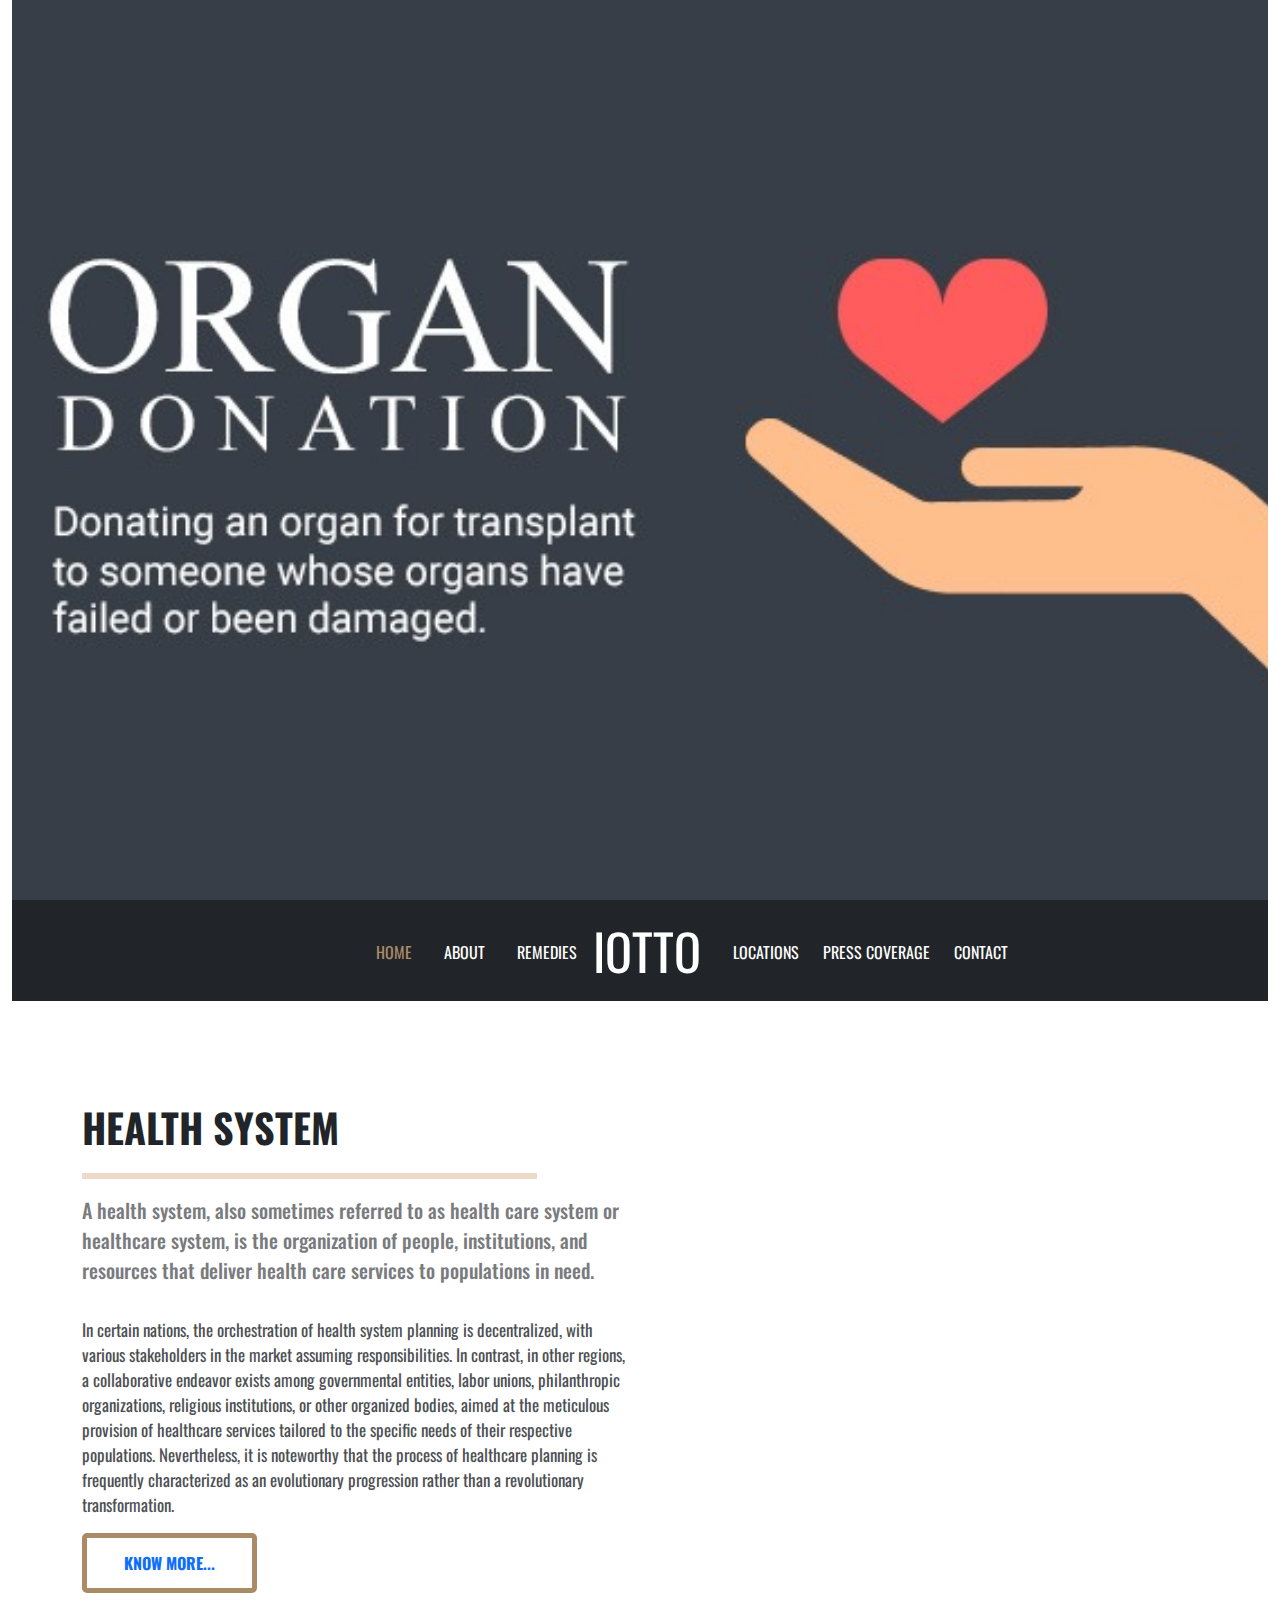
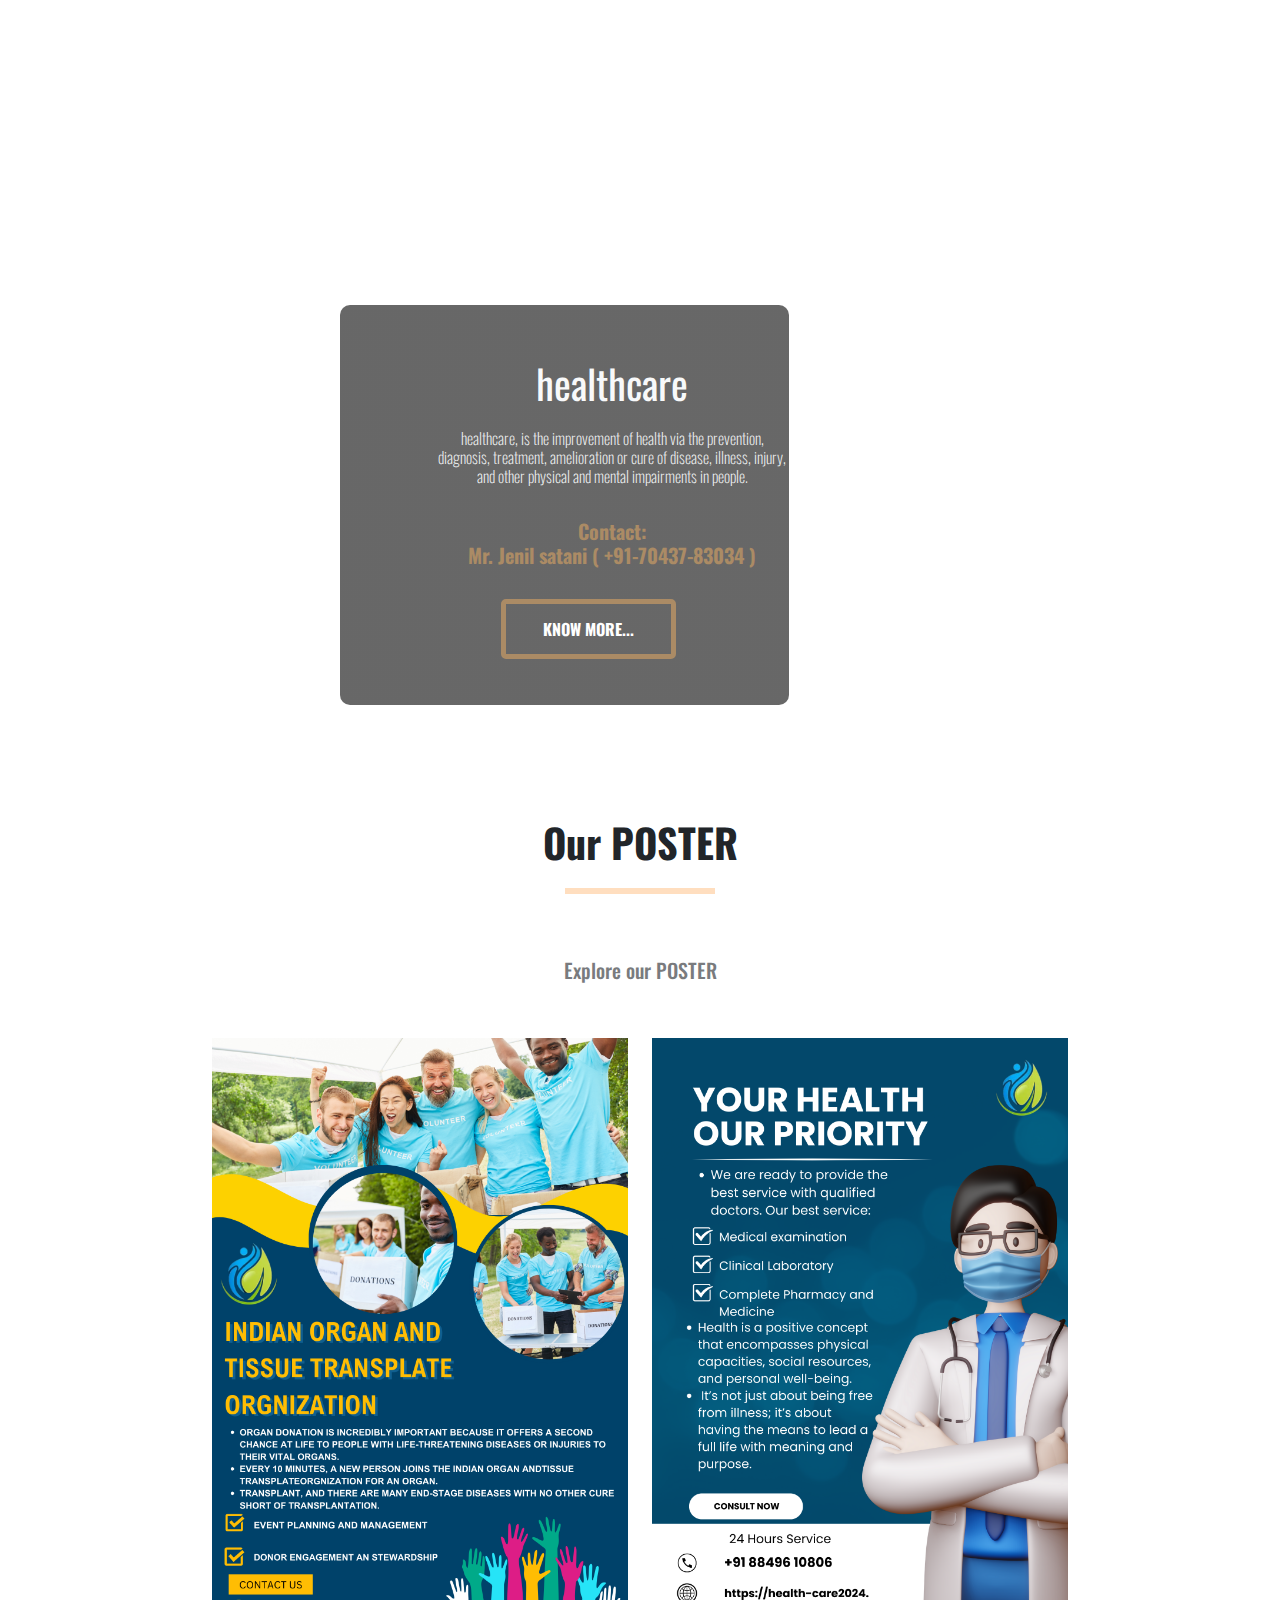
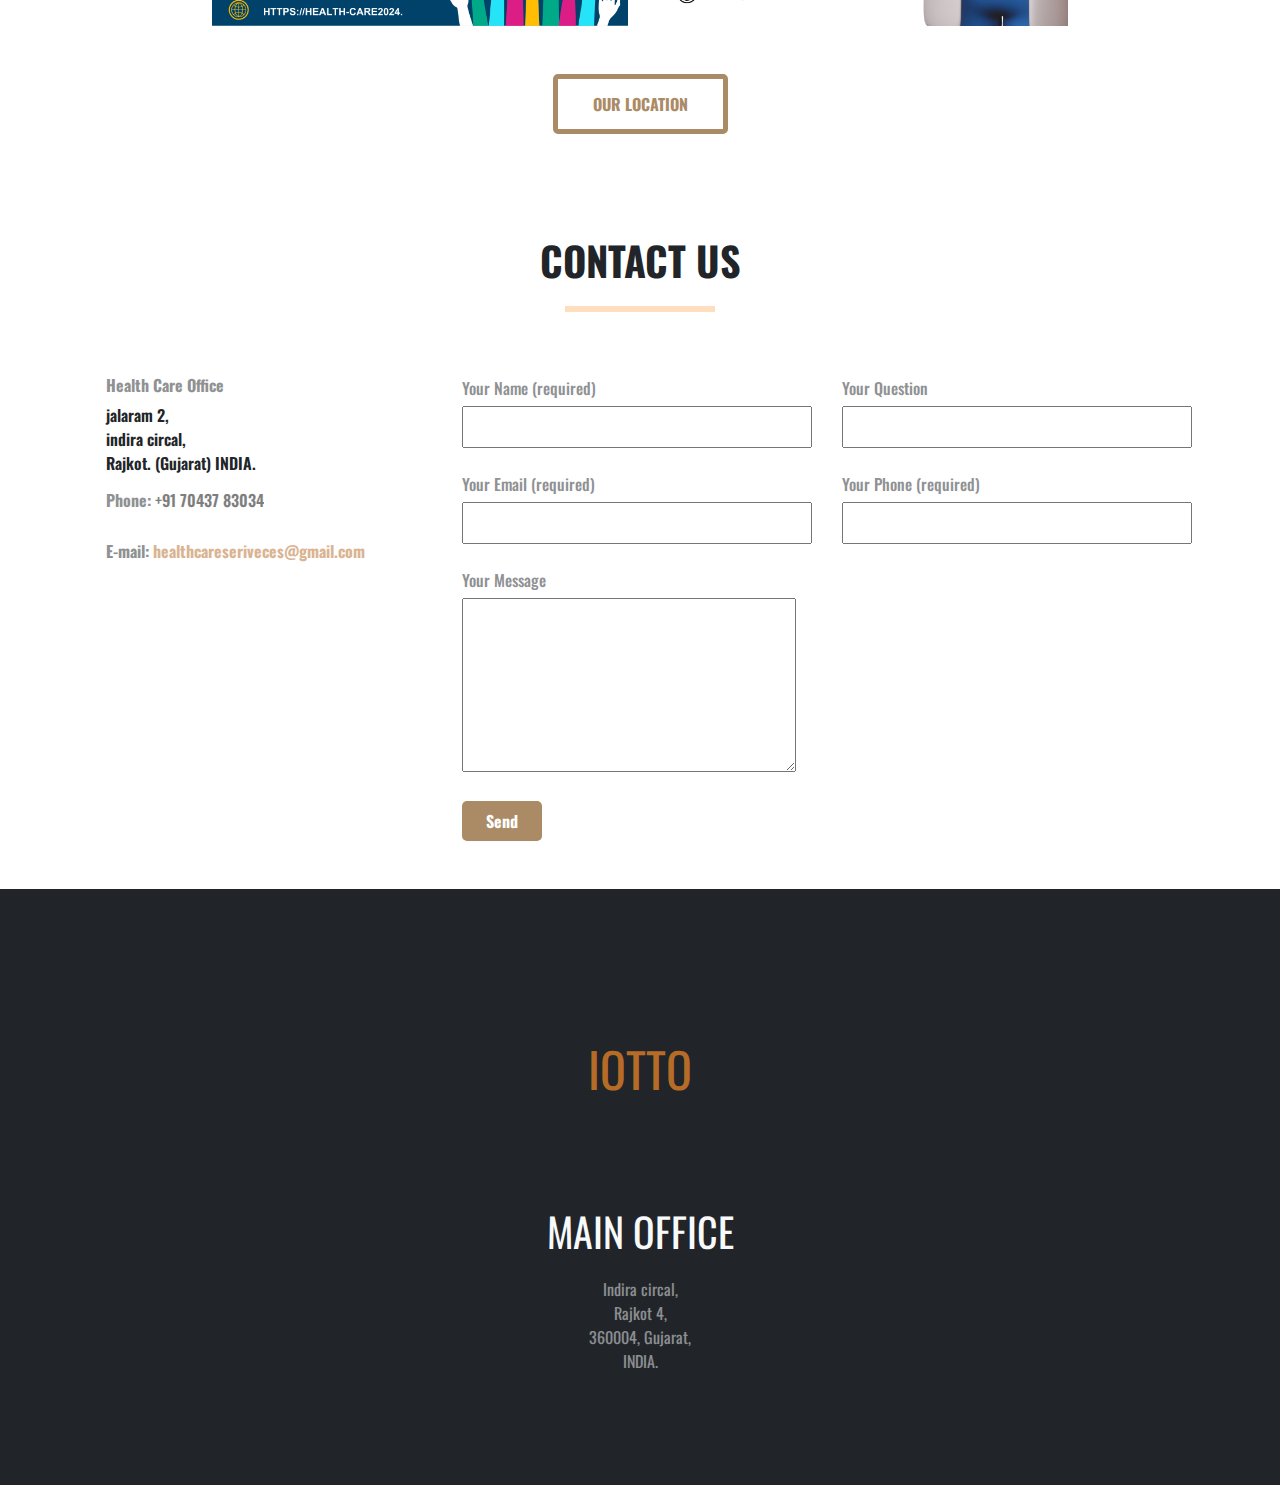
==== commit 2bee732d: "Add files via upload" ====
--- a/index.html
+++ b/index.html
@@ -120,40 +120,40 @@
                     <div class="carousel-item active" data-bs-interval="1000">
                         <div class="row">
                             <div class="col-6">
-                                <img src="MY POSTER/1.png" alt="MY POSTER/1.png" class="img-fluid">
-                            </div>
-                            <div class="col-6">
-                                <img src="MY POSTER/2.png" alt="MY POSTER/2.png" class="img-fluid">
+                                <img src="1.png" alt="MY POSTER/1.png" class="img-fluid">
+                            </div>
+                            <div class="col-6">
+                                <img src="2.png" alt="MY POSTER/2.png" class="img-fluid">
                             </div>
                         </div>
                     </div>
                     <div class="carousel-item" data-bs-interval="1000">
                         <div class="row">
                             <div class="col-6">
-                                <img src="MY POSTER/3.png" alt="" class="img-fluid">
-                            </div>
-                            <div class="col-6">
-                                <img src="MY POSTER/4.png" alt="" class="img-fluid">
+                                <img src="3.png" alt="" class="img-fluid">
+                            </div>
+                            <div class="col-6">
+                                <img src="4.png" alt="" class="img-fluid">
                             </div>
                         </div>
                     </div>
                     <div class="carousel-item">
                         <div class="row">
                             <div class="col-6">
-                                <img src="MY POSTER/1.png" alt="MY POSTER/1.png" class="img-fluid">
-                            </div>
-                            <div class="col-6">
-                                <img src="MY POSTER/2.png" alt="" class="img-fluid">
+                                <img src="1.png" alt="MY POSTER/1.png" class="img-fluid">
+                            </div>
+                            <div class="col-6">
+                                <img src="2.png" alt="" class="img-fluid">
                             </div>
                         </div>
                     </div>
                     <div class="carousel-item">
                         <div class="row">
                             <div class="col-6">
-                                <img src="MY POSTER/3.png" alt="MY POSTER/3.png" class="img-fluid">
-                            </div>
-                            <div class="col-6">
-                                <img src="MY POSTER/4.png" alt="" class="img-fluid">
+                                <img src="3.png" alt="MY POSTER/3.png" class="img-fluid">
+                            </div>
+                            <div class="col-6">
+                                <img src="4.png" alt="" class="img-fluid">
                             </div>
                         </div>
                     </div>
@@ -169,7 +169,7 @@
         <center>
             <p class="p1 text-center fw-bold">CONTACT US</p>
             <hr style="border: 3px solid #ff7b00;width: 150px;">
-            <p class="h5" style="opacity: 0.6;">We'd love to hear from you</p>
+
         </center>
     </div>
     <div class="container  pt-5">
--- a/style.css
+++ b/style.css
@@ -8,7 +8,7 @@
 .sec1 {
     height: 100vh;
     width: 100%;
-    background-image: linear-gradient(rgba(0, 0, 0, 0.5), rgba(0, 0, 0, 0.5)), url(IMG/INDEX1.jpeg);
+    background-image: linear-gradient(rgba(0, 0, 0, 0.5), rgba(0, 0, 0, 0.5)), url(INDEX1.jpeg);
     background-repeat: no-repeat;
     background-size: cover;
     background-position: center;
@@ -17,7 +17,7 @@
 .sec2 {
     height: 100vh;
     width: 100%;
-    background-image: url(IMG/INDEX2.jpeg);
+    background-image: url(INDEX2.jpeg);
     background-repeat: no-repeat;
     background-size: cover;
     background-position: center;
@@ -82,7 +82,7 @@
 
 .sec3 {
     height: 555px;
-    background-image: url(IMG/mid.jpeg);
+    background-image: url(mid.jpeg);
     background-repeat: no-repeat;
     background-size: cover;
     background-position: center;
